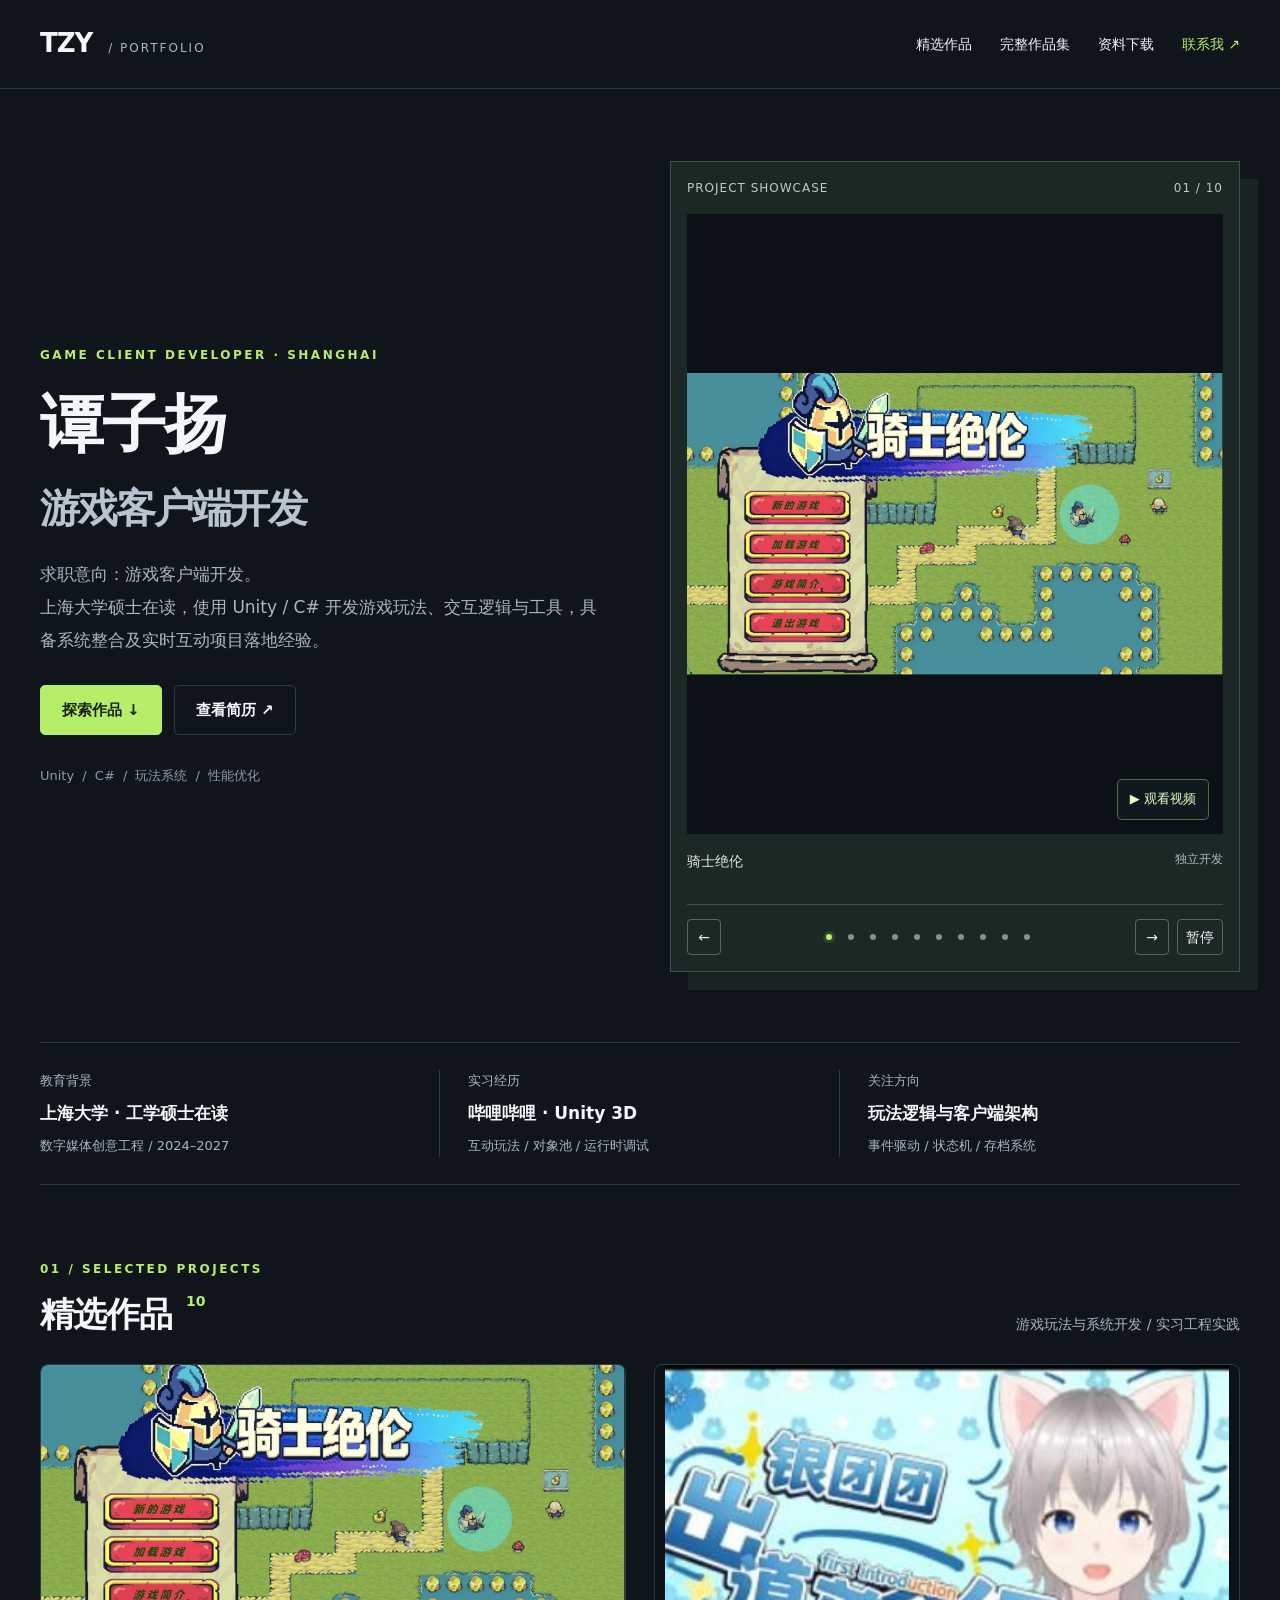
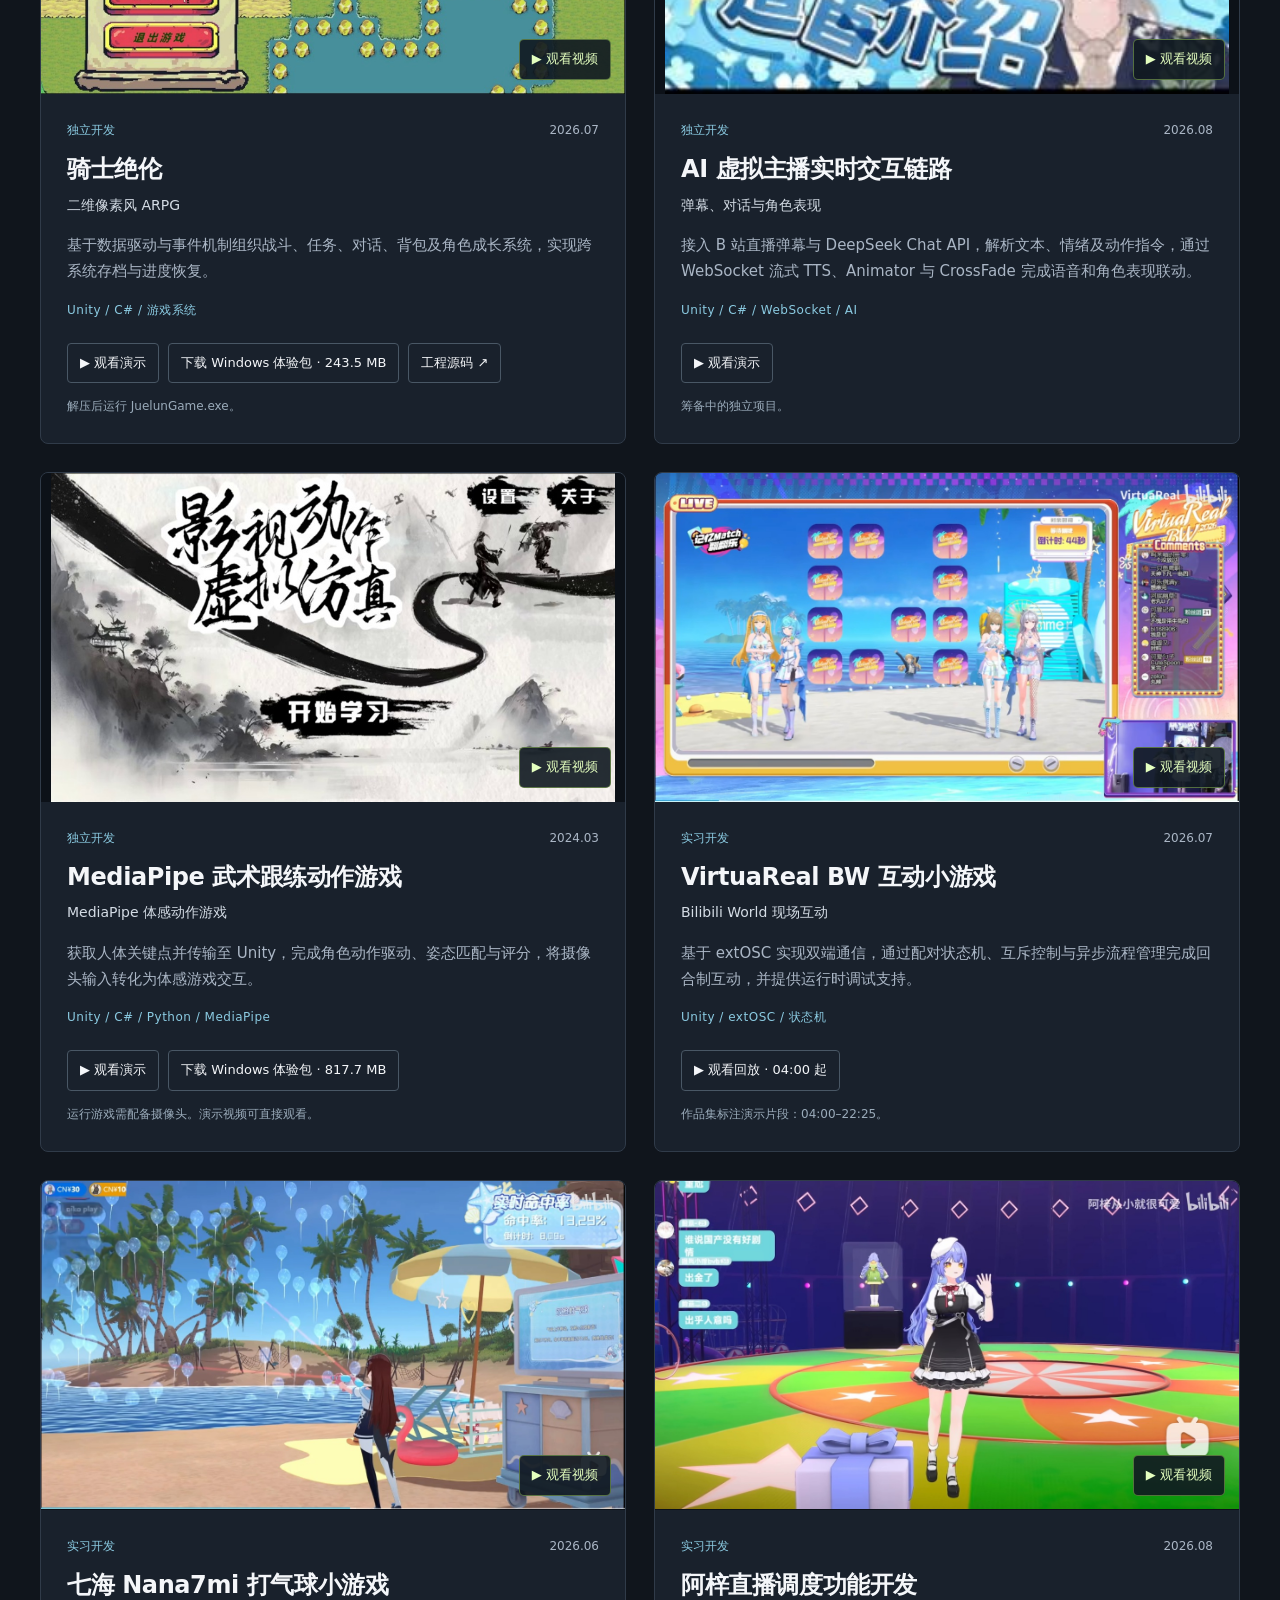
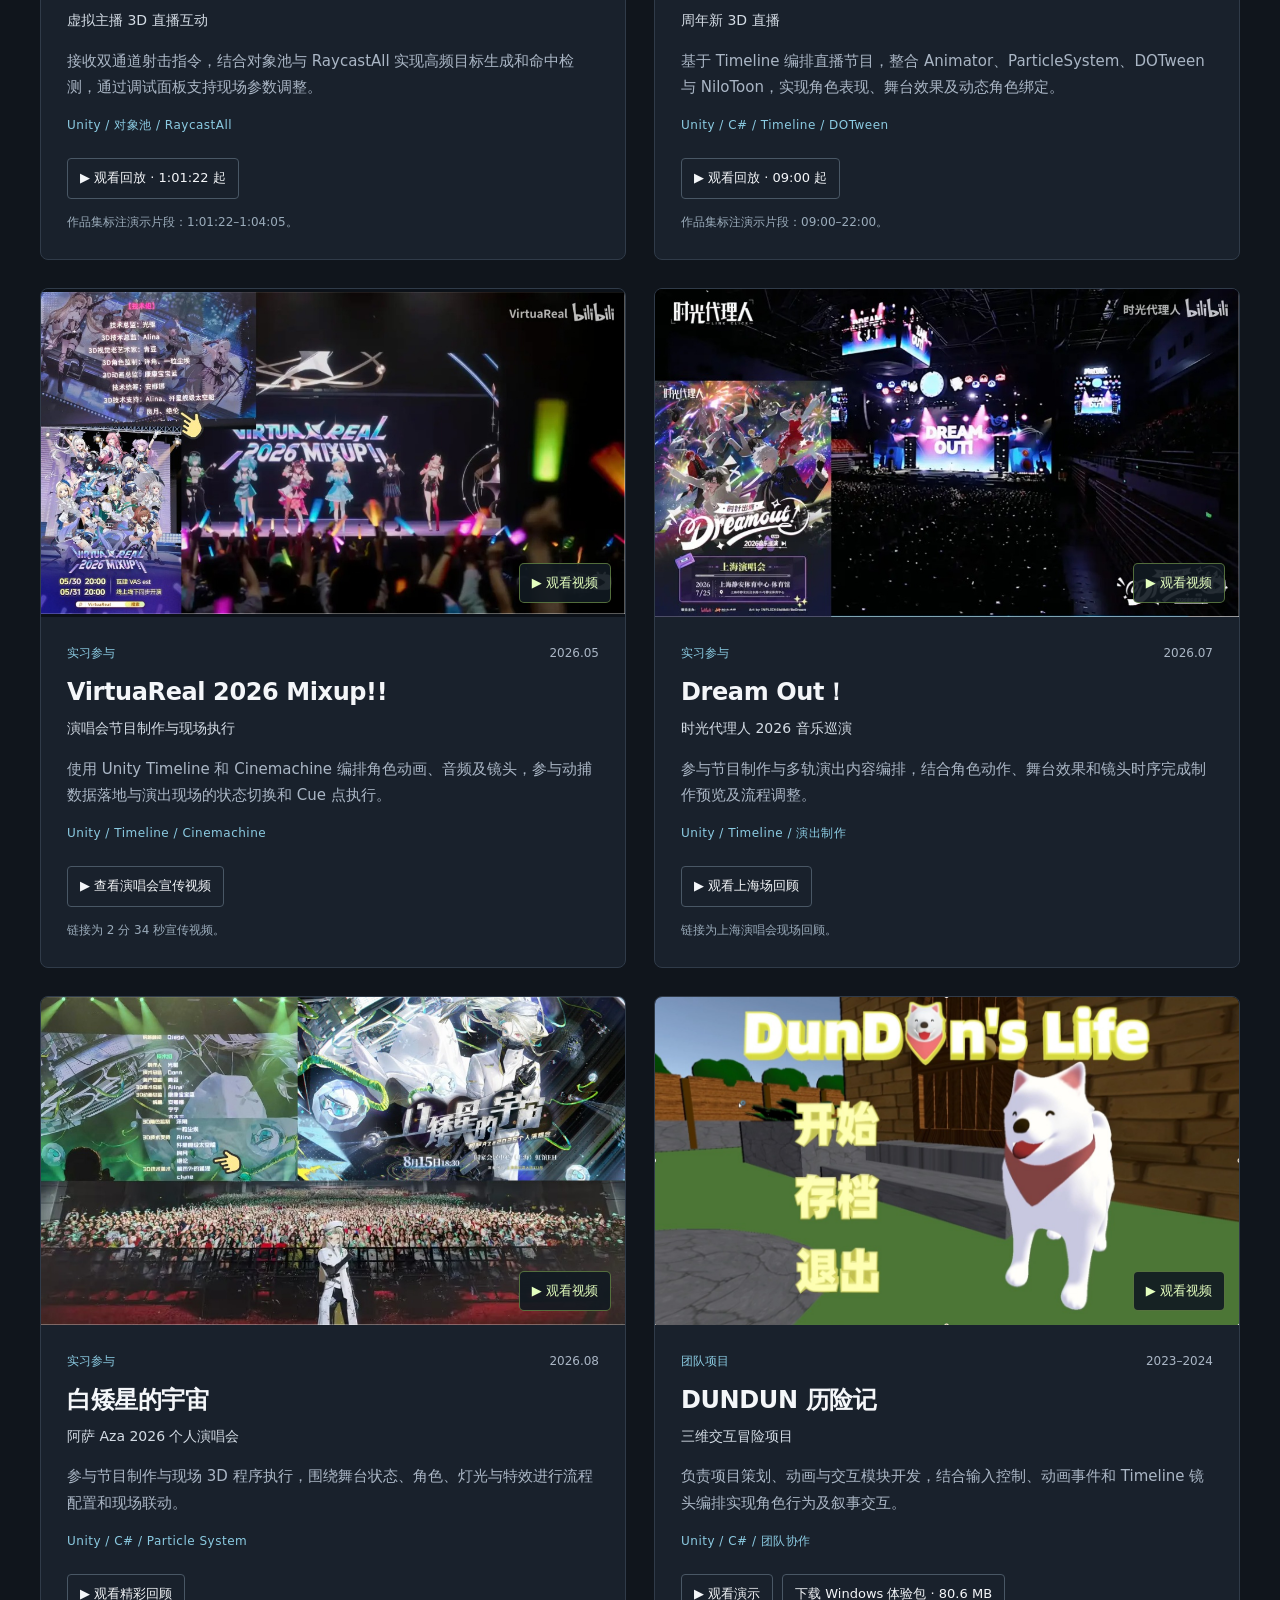
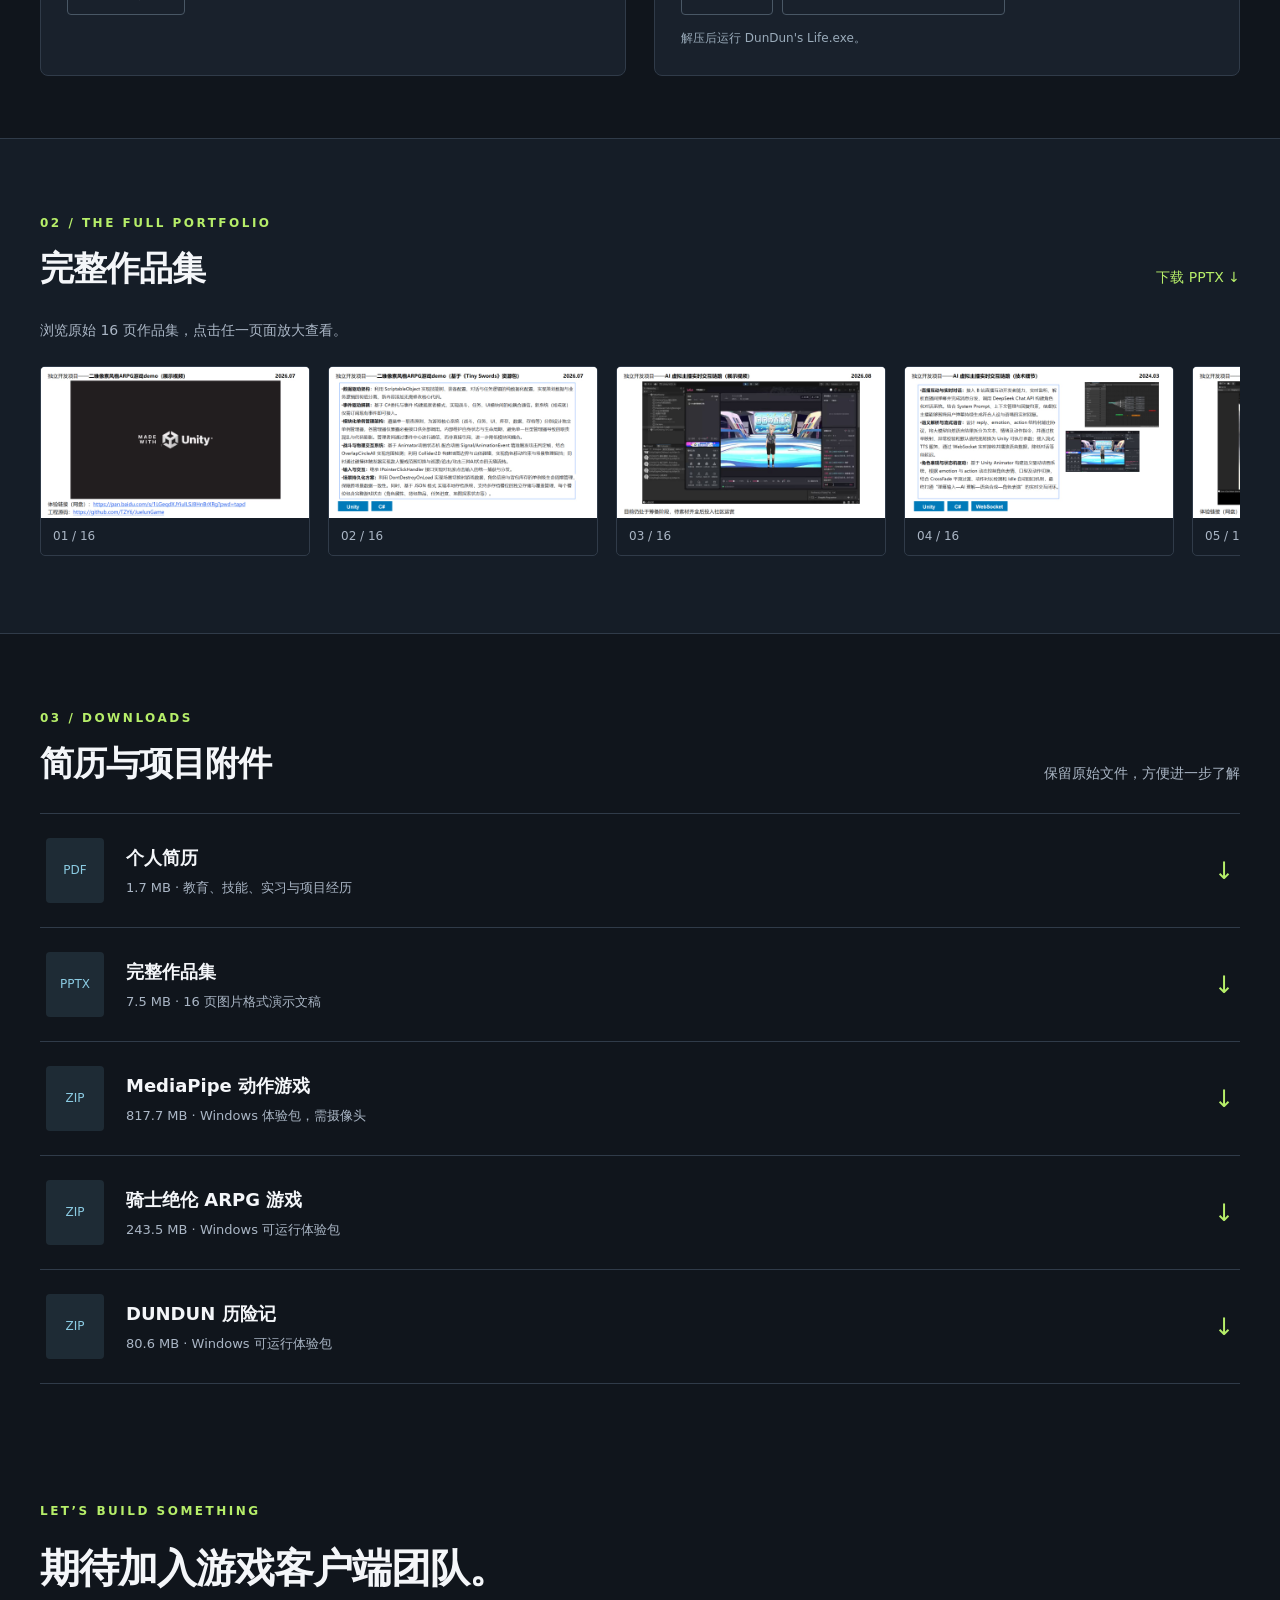
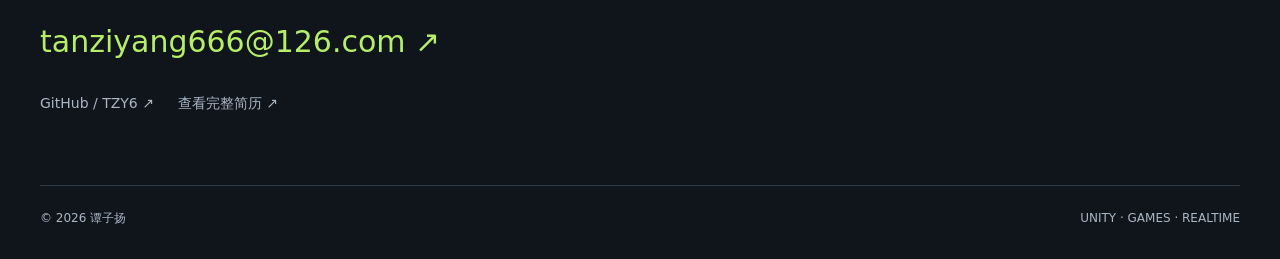
==== index.html @ 4a03f594 "Publish game client development portfolio" ====
<!doctype html><html lang="zh-CN"><head><meta charset="utf-8"><meta name="viewport" content="width=device-width,initial-scale=1"><meta name="description" content="谭子扬，求职游戏客户端开发岗位。Unity / C#，游戏玩法系统、状态管理、交互逻辑与性能优化实践。"><title>谭子扬 · 游戏客户端开发作品集</title><link rel="stylesheet" href="style.css"><link rel="stylesheet" href="carousel.css"></head><body>
<a class="skip" href="#projects">跳到作品</a><header><nav class="wrap"><a href="#" class="brand">TZY<span> / PORTFOLIO</span></a><div class="nav-links"><a href="#projects">精选作品</a><a href="#portfolio">完整作品集</a><a href="#downloads">资料下载</a><a href="mailto:tanziyang666@126.com" class="contact-nav">联系我 ↗</a></div></nav></header>
<main><section class="hero wrap"><div class="hero-copy"><p class="eyebrow">GAME CLIENT DEVELOPER · SHANGHAI</p><h1>谭子扬<span>游戏客户端开发</span></h1><p class="lead">求职意向：游戏客户端开发。<br>上海大学硕士在读，使用 Unity / C# 开发游戏玩法、交互逻辑与工具，具备系统整合及实时互动项目落地经验。</p><div class="hero-actions"><a class="primary" href="#projects">探索作品 ↓</a><a class="secondary" href="files/resume.pdf" target="_blank" rel="noopener">查看简历 ↗</a></div><div class="hero-tags">Unity / C# / 玩法系统 / 性能优化</div></div><div class="hero-art carousel" id="project-carousel" role="region" aria-roledescription="轮播" aria-label="项目视频预览"><div class="art-top"><span>PROJECT SHOWCASE</span><span id="carousel-count">01 / 10</span></div><a id="carousel-link" class="carousel-preview" href="watch-arpg.html" aria-label="观看骑士绝伦视频"><img id="carousel-image" class="hero-image" src="assets/cover-01.jpg" alt="骑士绝伦项目预览" width="900" height="620"><span class="cover-play" aria-hidden="true">▶ 观看视频</span></a><div class="art-bottom"><span id="carousel-title">骑士绝伦</span><span id="carousel-kind">独立开发</span></div><div class="carousel-controls"><button id="carousel-prev" type="button" aria-label="上一个项目">←</button><div class="carousel-dots" role="group" aria-label="选择项目"></div><button id="carousel-next" type="button" aria-label="下一个项目">→</button><button id="carousel-pause" type="button" aria-label="暂停自动轮播" aria-pressed="false">暂停</button></div><span class="sr-only" id="carousel-status" role="status" aria-live="polite"></span></div></section>
<div class="experience wrap"><div><span>教育背景</span><strong>上海大学 · 工学硕士在读</strong><small>数字媒体创意工程 / 2024–2027</small></div><div><span>实习经历</span><strong>哔哩哔哩 · Unity 3D</strong><small>互动玩法 / 对象池 / 运行时调试</small></div><div><span>关注方向</span><strong>玩法逻辑与客户端架构</strong><small>事件驱动 / 状态机 / 存档系统</small></div></div>
<section class="wrap section" id="projects"><div class="section-head"><div><p class="eyebrow">01 / SELECTED PROJECTS</p><h2>精选作品<span>10</span></h2></div><p>游戏玩法与系统开发 / 实习工程实践</p></div><div class="projects"><article class="project" id="arpg"><a class="cover" href="watch-arpg.html" aria-label="观看骑士绝伦视频"><img src="assets/cover-01.jpg" alt="骑士绝伦作品画面" loading="lazy" width="800" height="450"><span class="cover-play" aria-hidden="true">▶ 观看视频</span></a><div class="project-body"><div class="meta"><span>独立开发</span><span>2026.07</span></div><h3>骑士绝伦</h3><div class="project-sub">二维像素风 ARPG</div><p>基于数据驱动与事件机制组织战斗、任务、对话、背包及角色成长系统，实现跨系统存档与进度恢复。</p><div class="tech">Unity / C# / 游戏系统</div><div class="project-actions"><a class="action" href="watch-arpg.html">▶ 观看演示</a><a class="action" href="https://github.com/TZY6/TZY6.github.io/releases/download/portfolio-assets-2026-09/arpg-demo.zip" download>下载 Windows 体验包 · 243.5 MB</a><a class="action" href="https://github.com/TZY6/JuelunGame" target="_blank" rel="noopener noreferrer">工程源码 ↗</a></div><p class="note">解压后运行 JuelunGame.exe。</p></div></article><article class="project" id="ai"><a class="cover" href="watch-ai.html" aria-label="观看AI 虚拟主播实时交互链路视频"><img src="assets/cover-17.jpg" alt="AI 虚拟主播实时交互链路作品画面" loading="lazy" width="800" height="450"><span class="cover-play" aria-hidden="true">▶ 观看视频</span></a><div class="project-body"><div class="meta"><span>独立开发</span><span>2026.08</span></div><h3>AI 虚拟主播实时交互链路</h3><div class="project-sub">弹幕、对话与角色表现</div><p>接入 B 站直播弹幕与 DeepSeek Chat API，解析文本、情绪及动作指令，通过 WebSocket 流式 TTS、Animator 与 CrossFade 完成语音和角色表现联动。</p><div class="tech">Unity / C# / WebSocket / AI</div><div class="project-actions"><a class="action" href="watch-ai.html">▶ 观看演示</a></div><p class="note">筹备中的独立项目。</p></div></article><article class="project" id="mediapipe"><a class="cover" href="watch.html" aria-label="观看MediaPipe 武术跟练动作游戏视频"><img src="assets/cover-03.jpg" alt="MediaPipe 武术跟练动作游戏作品画面" loading="lazy" width="800" height="450"><span class="cover-play" aria-hidden="true">▶ 观看视频</span></a><div class="project-body"><div class="meta"><span>独立开发</span><span>2024.03</span></div><h3>MediaPipe 武术跟练动作游戏</h3><div class="project-sub">MediaPipe 体感动作游戏</div><p>获取人体关键点并传输至 Unity，完成角色动作驱动、姿态匹配与评分，将摄像头输入转化为体感游戏交互。</p><div class="tech">Unity / C# / Python / MediaPipe</div><div class="project-actions"><a class="action" href="watch.html">▶ 观看演示</a><a class="action" href="https://github.com/TZY6/TZY6.github.io/releases/download/portfolio-assets-2026-09/mediapipe-game.zip" download>下载 Windows 体验包 · 817.7 MB</a></div><p class="note">运行游戏需配备摄像头。演示视频可直接观看。</p></div></article><article class="project" id="bw"><a class="cover" href="https://www.bilibili.com/video/BV1pvKg6DEw5/?t=240" target="_blank" rel="noopener noreferrer" aria-label="观看VirtuaReal BW 互动小游戏视频"><img src="assets/cover-05.jpg" alt="VirtuaReal BW 互动小游戏作品画面" loading="lazy" width="800" height="450"><span class="cover-play" aria-hidden="true">▶ 观看视频</span></a><div class="project-body"><div class="meta"><span>实习开发</span><span>2026.07</span></div><h3>VirtuaReal BW 互动小游戏</h3><div class="project-sub">Bilibili World 现场互动</div><p>基于 extOSC 实现双端通信，通过配对状态机、互斥控制与异步流程管理完成回合制互动，并提供运行时调试支持。</p><div class="tech">Unity / extOSC / 状态机</div><div class="project-actions"><a class="action" href="https://www.bilibili.com/video/BV1pvKg6DEw5/?t=240" target="_blank" rel="noopener noreferrer">▶ 观看回放 · 04:00 起</a></div><p class="note">作品集标注演示片段：04:00–22:25。</p></div></article><article class="project" id="nana"><a class="cover" href="https://www.bilibili.com/video/BV1Vija6dEW9/?p=1&amp;t=3682" target="_blank" rel="noopener noreferrer" aria-label="观看七海 Nana7mi 打气球小游戏视频"><img src="assets/cover-07.jpg" alt="七海 Nana7mi 打气球小游戏作品画面" loading="lazy" width="800" height="450"><span class="cover-play" aria-hidden="true">▶ 观看视频</span></a><div class="project-body"><div class="meta"><span>实习开发</span><span>2026.06</span></div><h3>七海 Nana7mi 打气球小游戏</h3><div class="project-sub">虚拟主播 3D 直播互动</div><p>接收双通道射击指令，结合对象池与 RaycastAll 实现高频目标生成和命中检测，通过调试面板支持现场参数调整。</p><div class="tech">Unity / 对象池 / RaycastAll</div><div class="project-actions"><a class="action" href="https://www.bilibili.com/video/BV1Vija6dEW9/?p=1&amp;t=3682" target="_blank" rel="noopener noreferrer">▶ 观看回放 · 1:01:22 起</a></div><p class="note">作品集标注演示片段：1:01:22–1:04:05。</p></div></article><article class="project" id="azusa"><a class="cover" href="https://www.bilibili.com/video/BV1QHtN66EXs/?t=540" target="_blank" rel="noopener noreferrer" aria-label="观看阿梓直播调度功能开发视频"><img src="assets/cover-18.jpg" alt="阿梓直播调度功能开发作品画面" loading="lazy" width="800" height="450"><span class="cover-play" aria-hidden="true">▶ 观看视频</span></a><div class="project-body"><div class="meta"><span>实习开发</span><span>2026.08</span></div><h3>阿梓直播调度功能开发</h3><div class="project-sub">周年新 3D 直播</div><p>基于 Timeline 编排直播节目，整合 Animator、ParticleSystem、DOTween 与 NiloToon，实现角色表现、舞台效果及动态角色绑定。</p><div class="tech">Unity / C# / Timeline / DOTween</div><div class="project-actions"><a class="action" href="https://www.bilibili.com/video/BV1QHtN66EXs/?t=540" target="_blank" rel="noopener noreferrer">▶ 观看回放 · 09:00 起</a></div><p class="note">作品集标注演示片段：09:00–22:00。</p></div></article><article class="project" id="mixup"><a class="cover" href="https://www.bilibili.com/video/BV1kxojBfERs/" target="_blank" rel="noopener noreferrer" aria-label="观看VirtuaReal 2026 Mixup!!视频"><img src="assets/cover-09.jpg" alt="VirtuaReal 2026 Mixup!!作品画面" loading="lazy" width="800" height="450"><span class="cover-play" aria-hidden="true">▶ 观看视频</span></a><div class="project-body"><div class="meta"><span>实习参与</span><span>2026.05</span></div><h3>VirtuaReal 2026 Mixup!!</h3><div class="project-sub">演唱会节目制作与现场执行</div><p>使用 Unity Timeline 和 Cinemachine 编排角色动画、音频及镜头，参与动捕数据落地与演出现场的状态切换和 Cue 点执行。</p><div class="tech">Unity / Timeline / Cinemachine</div><div class="project-actions"><a class="action" href="https://www.bilibili.com/video/BV1kxojBfERs/" target="_blank" rel="noopener noreferrer">▶ 查看演唱会宣传视频</a></div><p class="note">链接为 2 分 34 秒宣传视频。</p></div></article><article class="project" id="dream"><a class="cover" href="https://www.bilibili.com/video/BV1sB336KENE/" target="_blank" rel="noopener noreferrer" aria-label="观看Dream Out！视频"><img src="assets/cover-10.jpg" alt="Dream Out！作品画面" loading="lazy" width="800" height="450"><span class="cover-play" aria-hidden="true">▶ 观看视频</span></a><div class="project-body"><div class="meta"><span>实习参与</span><span>2026.07</span></div><h3>Dream Out！</h3><div class="project-sub">时光代理人 2026 音乐巡演</div><p>参与节目制作与多轨演出内容编排，结合角色动作、舞台效果和镜头时序完成制作预览及流程调整。</p><div class="tech">Unity / Timeline / 演出制作</div><div class="project-actions"><a class="action" href="https://www.bilibili.com/video/BV1sB336KENE/" target="_blank" rel="noopener noreferrer">▶ 观看上海场回顾</a></div><p class="note">链接为上海演唱会现场回顾。</p></div></article><article class="project" id="aza"><a class="cover" href="https://www.bilibili.com/video/BV1UAh36ZE3q/" target="_blank" rel="noopener noreferrer" aria-label="观看白矮星的宇宙视频"><img src="assets/cover-11.jpg" alt="白矮星的宇宙作品画面" loading="lazy" width="800" height="450"><span class="cover-play" aria-hidden="true">▶ 观看视频</span></a><div class="project-body"><div class="meta"><span>实习参与</span><span>2026.08</span></div><h3>白矮星的宇宙</h3><div class="project-sub">阿萨 Aza 2026 个人演唱会</div><p>参与节目制作与现场 3D 程序执行，围绕舞台状态、角色、灯光与特效进行流程配置和现场联动。</p><div class="tech">Unity / C# / Particle System</div><div class="project-actions"><a class="action" href="https://www.bilibili.com/video/BV1UAh36ZE3q/" target="_blank" rel="noopener noreferrer">▶ 观看精彩回顾</a></div><p class="note"></p></div></article><article class="project" id="dundun"><a class="cover" href="watch-dundun.html" aria-label="观看DUNDUN 历险记视频"><img src="assets/cover-12.jpg" alt="DUNDUN 历险记作品画面" loading="lazy" width="800" height="450"><span class="cover-play" aria-hidden="true">▶ 观看视频</span></a><div class="project-body"><div class="meta"><span>团队项目</span><span>2023–2024</span></div><h3>DUNDUN 历险记</h3><div class="project-sub">三维交互冒险项目</div><p>负责项目策划、动画与交互模块开发，结合输入控制、动画事件和 Timeline 镜头编排实现角色行为及叙事交互。</p><div class="tech">Unity / C# / 团队协作</div><div class="project-actions"><a class="action" href="watch-dundun.html">▶ 观看演示</a><a class="action" href="https://github.com/TZY6/TZY6.github.io/releases/download/portfolio-assets-2026-09/dundun-game.zip" download>下载 Windows 体验包 · 80.6 MB</a></div><p class="note">解压后运行 DunDun's Life.exe。</p></div></article></div></section>
<section class="section portfolio-section" id="portfolio"><div class="wrap"><div class="section-head"><div><p class="eyebrow">02 / THE FULL PORTFOLIO</p><h2>完整作品集</h2></div><a href="files/portfolio.pptx" class="text-link" download>下载 PPTX ↓</a></div><p class="section-intro">浏览原始 16 页作品集，点击任一页面放大查看。</p><div class="slides"><button class="slide-thumb" data-slide="1" aria-label="打开作品集第 1 页"><img src="assets/page-01.jpg" alt="作品集第 1 页" loading="lazy" width="320" height="180"><span>01 / 16</span></button><button class="slide-thumb" data-slide="2" aria-label="打开作品集第 2 页"><img src="assets/page-02.jpg" alt="作品集第 2 页" loading="lazy" width="320" height="180"><span>02 / 16</span></button><button class="slide-thumb" data-slide="3" aria-label="打开作品集第 3 页"><img src="assets/page-03.jpg" alt="作品集第 3 页" loading="lazy" width="320" height="180"><span>03 / 16</span></button><button class="slide-thumb" data-slide="4" aria-label="打开作品集第 4 页"><img src="assets/page-04.jpg" alt="作品集第 4 页" loading="lazy" width="320" height="180"><span>04 / 16</span></button><button class="slide-thumb" data-slide="5" aria-label="打开作品集第 5 页"><img src="assets/page-05.jpg" alt="作品集第 5 页" loading="lazy" width="320" height="180"><span>05 / 16</span></button><button class="slide-thumb" data-slide="6" aria-label="打开作品集第 6 页"><img src="assets/page-06.jpg" alt="作品集第 6 页" loading="lazy" width="320" height="180"><span>06 / 16</span></button><button class="slide-thumb" data-slide="7" aria-label="打开作品集第 7 页"><img src="assets/page-07.jpg" alt="作品集第 7 页" loading="lazy" width="320" height="180"><span>07 / 16</span></button><button class="slide-thumb" data-slide="8" aria-label="打开作品集第 8 页"><img src="assets/page-08.jpg" alt="作品集第 8 页" loading="lazy" width="320" height="180"><span>08 / 16</span></button><button class="slide-thumb" data-slide="9" aria-label="打开作品集第 9 页"><img src="assets/page-09.jpg" alt="作品集第 9 页" loading="lazy" width="320" height="180"><span>09 / 16</span></button><button class="slide-thumb" data-slide="10" aria-label="打开作品集第 10 页"><img src="assets/page-10.jpg" alt="作品集第 10 页" loading="lazy" width="320" height="180"><span>10 / 16</span></button><button class="slide-thumb" data-slide="11" aria-label="打开作品集第 11 页"><img src="assets/page-11.jpg" alt="作品集第 11 页" loading="lazy" width="320" height="180"><span>11 / 16</span></button><button class="slide-thumb" data-slide="12" aria-label="打开作品集第 12 页"><img src="assets/page-12.jpg" alt="作品集第 12 页" loading="lazy" width="320" height="180"><span>12 / 16</span></button><button class="slide-thumb" data-slide="13" aria-label="打开作品集第 13 页"><img src="assets/page-13.jpg" alt="作品集第 13 页" loading="lazy" width="320" height="180"><span>13 / 16</span></button><button class="slide-thumb" data-slide="14" aria-label="打开作品集第 14 页"><img src="assets/page-14.jpg" alt="作品集第 14 页" loading="lazy" width="320" height="180"><span>14 / 16</span></button><button class="slide-thumb" data-slide="15" aria-label="打开作品集第 15 页"><img src="assets/page-15.jpg" alt="作品集第 15 页" loading="lazy" width="320" height="180"><span>15 / 16</span></button><button class="slide-thumb" data-slide="16" aria-label="打开作品集第 16 页"><img src="assets/page-16.jpg" alt="作品集第 16 页" loading="lazy" width="320" height="180"><span>16 / 16</span></button></div></div></section>
<section class="wrap section" id="downloads"><div class="section-head"><div><p class="eyebrow">03 / DOWNLOADS</p><h2>简历与项目附件</h2></div><p>保留原始文件，方便进一步了解</p></div><div class="downloads"><a class="download-row" href="files/resume.pdf" download><span class="filetype">PDF</span><span><strong>个人简历</strong><small>1.7 MB · 教育、技能、实习与项目经历</small></span><span class="download-icon" aria-label="下载">↓</span></a><a class="download-row" href="files/portfolio.pptx" download><span class="filetype">PPTX</span><span><strong>完整作品集</strong><small>7.5 MB · 16 页图片格式演示文稿</small></span><span class="download-icon" aria-label="下载">↓</span></a><a class="download-row" href="https://github.com/TZY6/TZY6.github.io/releases/download/portfolio-assets-2026-09/mediapipe-game.zip" download><span class="filetype">ZIP</span><span><strong>MediaPipe 动作游戏</strong><small>817.7 MB · Windows 体验包，需摄像头</small></span><span class="download-icon" aria-label="下载">↓</span></a><a class="download-row" href="https://github.com/TZY6/TZY6.github.io/releases/download/portfolio-assets-2026-09/arpg-demo.zip" download><span class="filetype">ZIP</span><span><strong>骑士绝伦 ARPG 游戏</strong><small>243.5 MB · Windows 可运行体验包</small></span><span class="download-icon" aria-label="下载">↓</span></a><a class="download-row" href="https://github.com/TZY6/TZY6.github.io/releases/download/portfolio-assets-2026-09/dundun-game.zip" download><span class="filetype">ZIP</span><span><strong>DUNDUN 历险记</strong><small>80.6 MB · Windows 可运行体验包</small></span><span class="download-icon" aria-label="下载">↓</span></a></div></section>
<section class="wrap contact"><p class="eyebrow">LET’S BUILD SOMETHING</p><h2>期待加入游戏客户端团队。</h2><a class="email" href="mailto:tanziyang666@126.com">tanziyang666@126.com ↗</a><div class="contact-links"><a href="https://github.com/TZY6" target="_blank" rel="noopener noreferrer">GitHub / TZY6 ↗</a><a href="files/resume.pdf" target="_blank" rel="noopener">查看完整简历 ↗</a></div></section></main><footer class="wrap"><span>© 2026 谭子扬</span><span>UNITY · GAMES · REALTIME</span></footer>
<dialog id="viewer" aria-labelledby="viewer-title"><div class="viewer-toolbar"><span id="viewer-title">作品集</span><button id="close-viewer" aria-label="关闭作品集预览">关闭 ×</button></div><div class="viewer-image"><img id="slide-image" alt=""></div><div class="viewer-bottom"><button id="prev-slide">← 上一页</button><a id="original-slide" target="_blank" rel="noopener">查看原图 ↗</a><button id="next-slide">下一页 →</button></div></dialog><script src="app.js"></script><script id="carousel-data" type="application/json">[{"title": "骑士绝伦", "kind": "独立开发", "image": "assets/cover-01.jpg", "url": "watch-arpg.html"}, {"title": "AI 虚拟主播实时交互链路", "kind": "独立开发", "image": "assets/cover-17.jpg", "url": "watch-ai.html"}, {"title": "MediaPipe 武术跟练动作游戏", "kind": "独立开发", "image": "assets/cover-03.jpg", "url": "watch.html"}, {"title": "VirtuaReal BW 互动小游戏", "kind": "实习开发", "image": "assets/cover-05.jpg", "url": "https://www.bilibili.com/video/BV1pvKg6DEw5/?t=240"}, {"title": "七海 Nana7mi 打气球小游戏", "kind": "实习开发", "image": "assets/cover-07.jpg", "url": "https://www.bilibili.com/video/BV1Vija6dEW9/?p=1&t=3682"}, {"title": "阿梓直播调度功能开发", "kind": "实习开发", "image": "assets/cover-18.jpg", "url": "https://www.bilibili.com/video/BV1QHtN66EXs/?t=540"}, {"title": "VirtuaReal 2026 Mixup!!", "kind": "实习参与", "image": "assets/cover-09.jpg", "url": "https://www.bilibili.com/video/BV1kxojBfERs/"}, {"title": "Dream Out！", "kind": "实习参与", "image": "assets/cover-10.jpg", "url": "https://www.bilibili.com/video/BV1sB336KENE/"}, {"title": "白矮星的宇宙", "kind": "实习参与", "image": "assets/cover-11.jpg", "url": "https://www.bilibili.com/video/BV1UAh36ZE3q/"}, {"title": "DUNDUN 历险记", "kind": "团队项目", "image": "assets/cover-12.jpg", "url": "watch-dundun.html"}]</script><script src="carousel.js"></script></body></html>
---- style.css ----
:root{color-scheme:dark;--bg:#10151c;--surface:#19212c;--ink:#f4f6f9;--muted:#aab6c5;--line:#303b49;--accent:#b6ee69;--blue:#8bcbe2}*{box-sizing:border-box}html{scroll-behavior:smooth;scroll-padding-top:95px}body{margin:0;font-family:Inter,'Microsoft YaHei','PingFang SC',system-ui,sans-serif;background:var(--bg);color:var(--ink);line-height:1.75}a{color:inherit;text-decoration:none}button{font:inherit;cursor:pointer}img{max-width:100%}.wrap{width:min(1200px,calc(100% - 80px));margin:auto}header{border-bottom:1px solid var(--line);background:#10151cf5}nav{display:flex;align-items:center;justify-content:space-between;min-height:88px;gap:28px}.brand{font-size:26px;font-weight:850;letter-spacing:-1px}.brand span{font-size:12px;font-weight:500;letter-spacing:2px;color:var(--muted);margin-left:10px}.nav-links{display:flex;align-items:center;gap:28px;font-size:14px}.contact-nav{color:var(--accent)}.hero{display:grid;grid-template-columns:1fr 1fr;gap:60px;padding-top:72px;padding-bottom:70px;align-items:center}.eyebrow{font-size:12px;letter-spacing:2.5px;color:var(--accent);font-weight:650;margin:0 0 20px}h1{font-size:clamp(42px,5vw,64px);letter-spacing:-2px;line-height:1.2;margin:0 0 22px}h1 span{display:block;color:#b9c4d1;font-size:.78em;line-height:1.38;margin-top:18px}.lead{font-size:17px;color:var(--muted);line-height:1.95}.hero-actions{display:flex;gap:12px;flex-wrap:wrap;margin-top:28px}.primary,.secondary{display:inline-flex;justify-content:center;align-items:center;padding:11px 21px;border-radius:5px;font-size:15px;font-weight:600;border:1px solid var(--line)}.primary{background:var(--accent);color:#19200f;border-color:var(--accent)}.secondary{background:transparent;color:var(--ink)}.primary:hover{background:#d2ff94}.secondary:hover,.action:hover{border-color:var(--accent);color:var(--accent)}.hero-tags{font-size:13px;color:#8d9aac;margin-top:30px;word-spacing:4px}.hero-art{border:1px solid #405444;background:#1c2825;padding:16px;box-shadow:18px 18px 0 #1a2324}.art-top,.art-bottom{display:flex;justify-content:space-between;align-items:center;gap:12px;font-size:12px;letter-spacing:1px}.art-top{padding:0 0 15px;color:#b8cfbd}.art-bottom{padding-top:15px;color:#e1e7dc}.art-bottom a{color:var(--accent)}.hero-image{display:block;width:100%;aspect-ratio:1.25;object-fit:cover;object-position:center}.experience{border-top:1px solid var(--line);border-bottom:1px solid var(--line);display:grid;grid-template-columns:repeat(3,1fr);padding:27px 0}.experience div{padding:0 28px;border-right:1px solid var(--line)}.experience div:first-child{padding-left:0}.experience div:last-child{border:0}.experience span,.experience small{display:block;color:var(--muted);font-size:13px}.experience strong{display:block;font-size:17px;margin:6px 0}.section{padding-top:74px;padding-bottom:62px}.section-head{display:flex;align-items:flex-end;justify-content:space-between;gap:22px;margin-bottom:28px}.section-head .eyebrow{margin-bottom:12px}h2{font-size:34px;line-height:1.3;margin:0;letter-spacing:-1px}h2 span{font-size:14px;color:var(--accent);vertical-align:top;margin-left:14px;letter-spacing:0}.section-head>p,.section-intro{font-size:14px;color:var(--muted);margin:0}.projects{display:grid;grid-template-columns:repeat(2,minmax(0,1fr));gap:28px}.project{border:1px solid var(--line);background:var(--surface);border-radius:8px;overflow:hidden;display:flex;flex-direction:column}.cover{background:#0c1118;display:block;overflow:hidden;aspect-ratio:16/9}.cover img{width:100%;height:100%;object-fit:cover;transition:transform .3s}.cover:hover img{transform:scale(1.025)}.project-body{padding:26px;display:flex;flex-direction:column;flex:1}.meta{display:flex;justify-content:space-between;gap:10px;font-size:12px;color:var(--blue)}.meta span:last-child{color:var(--muted)}h3{font-size:24px;line-height:1.4;margin:12px 0 6px;letter-spacing:-.4px}.project-sub{font-size:14px;color:#d4dce5}.project-body>p{font-size:15px;color:var(--muted);margin:15px 0}.tech{font-size:12px;color:var(--blue);letter-spacing:.5px;margin-bottom:22px}.project-actions{display:flex;gap:9px;flex-wrap:wrap;margin-top:auto}.action{border:1px solid #495765;border-radius:4px;padding:8px 12px;font-size:13px}.project-body .note{font-size:12px;margin:13px 0 0;min-height:21px;color:#9aabba}.details-links{margin-top:15px;display:flex;gap:17px;flex-wrap:wrap}.text-button{background:none;border:0;padding:0;color:#b4c3d3;font-size:12px;text-decoration:underline;text-underline-offset:4px}.extra-video{display:flex;justify-content:space-between;align-items:center;gap:25px;margin-top:28px;padding:26px;border:1px solid var(--line);border-radius:8px}.extra-video .eyebrow{font-size:11px}.extra-video h3{font-size:20px;margin-top:6px}.extra-video p{font-size:14px;color:var(--muted);margin:6px 0 0}.portfolio-section{background:#151d27;border-block:1px solid var(--line)}.text-link{font-size:14px;color:var(--accent)}.slides{display:flex;gap:18px;overflow-x:auto;padding:24px 0 15px;scroll-snap-type:x mandatory}.slide-thumb{flex:0 0 270px;background:transparent;color:var(--muted);border:1px solid var(--line);padding:0;border-radius:5px;overflow:hidden;scroll-snap-align:start;text-align:left}.slide-thumb img{display:block;width:100%;height:auto;aspect-ratio:16/9;object-fit:contain;background:#fff}.slide-thumb span{display:block;padding:8px 12px;font-size:12px}.download-row{display:flex;align-items:center;gap:22px;padding:24px 6px;border-bottom:1px solid var(--line)}.download-row:first-child{border-top:1px solid var(--line)}.filetype{display:flex;align-items:center;justify-content:center;width:58px;height:65px;background:#1e2b35;color:var(--blue);font-size:12px;border-radius:4px;flex-shrink:0}.download-row strong{display:block;font-size:18px}.download-row small{display:block;font-size:13px;color:var(--muted);margin-top:4px}.download-icon{margin-left:auto;font-size:24px;color:var(--accent)}.download-row:hover{background:#18212a}.contact{padding-top:55px;padding-bottom:70px}.contact h2{font-size:40px}.email{display:inline-block;font-size:clamp(19px,3vw,30px);color:var(--accent);margin:22px 0;overflow-wrap:anywhere}.contact-links{display:flex;gap:24px;font-size:14px;color:var(--muted)}footer{display:flex;justify-content:space-between;gap:20px;border-top:1px solid var(--line);padding:22px 0 30px;font-size:12px;color:var(--muted)}dialog{width:min(1200px,95vw);max-height:94vh;padding:0;background:#17202b;color:white;border:1px solid #637082;border-radius:8px}dialog::backdrop{background:#000c}.viewer-toolbar,.viewer-bottom{display:flex;justify-content:space-between;align-items:center;gap:12px;padding:12px 18px;font-size:14px}.viewer-toolbar button,.viewer-bottom button{background:#293849;color:white;border:1px solid #4e6178;padding:6px 12px;border-radius:4px}.viewer-bottom button:disabled{opacity:.4;cursor:default}.viewer-image{max-height:72vh;overflow:auto;background:#fff}.viewer-image img{display:block;width:100%;height:auto}.viewer-bottom a{color:var(--accent)}.watch{padding-top:36px;padding-bottom:70px}.watch .eyebrow{margin-top:45px}.watch h1{font-size:40px}.watch video{width:100%;max-height:70vh;display:block;background:black;margin-top:28px}.note{font-size:13px;color:var(--muted)}.skip{position:absolute;top:-100px;padding:10px;background:var(--accent);color:black}.skip:focus{top:0}a:focus-visible,button:focus-visible{outline:3px solid var(--accent);outline-offset:5px}@media(min-width:1450px){.hero{padding-top:90px;padding-bottom:90px}}@media(max-width:850px){.wrap{width:calc(100% - 40px)}.nav-links{gap:16px}.brand span{display:none}.hero{gap:30px}.hero-art{box-shadow:9px 9px 0 #1a2324}.experience div{padding:0 15px}.experience strong{font-size:15px}.project-body{padding:20px}.section-head>p{max-width:180px;text-align:right}.project h3{font-size:21px}}@media(max-width:620px){nav{min-height:78px;gap:12px;flex-wrap:wrap;padding:15px 0}.brand{font-size:24px}.nav-links{font-size:12px;gap:15px;flex-wrap:wrap}.contact-nav{display:none}.hero{grid-template-columns:1fr;padding-top:36px;padding-bottom:42px}.hero h1{font-size:44px}.hero h1 span{font-size:34px}.lead{font-size:16px}.hero-art{margin-right:9px}.hero-image{aspect-ratio:1.65}.experience{grid-template-columns:1fr;gap:20px}.experience div,.experience div:first-child{border:0;padding:0}.projects{grid-template-columns:1fr;gap:23px}.section{padding-top:48px;padding-bottom:42px}.section-head{align-items:flex-start}.section-head>p{display:none}h2{font-size:28px}.extra-video{align-items:flex-start;flex-direction:column}.download-row{gap:14px}.download-row strong{font-size:16px}.filetype{width:48px;height:56px}.contact h2{font-size:30px}.contact{padding-bottom:44px}.contact-links{flex-wrap:wrap;font-size:13px}.viewer-bottom{padding:10px;font-size:12px}.viewer-bottom button{font-size:12px;padding:6px 8px}footer{font-size:10px}}@media(prefers-reduced-motion:reduce){html{scroll-behavior:auto}.cover img{transition:none}}

/* Current portfolio artwork: preserve complete screenshots. */
.cover img{object-fit:contain}.hero-image{object-fit:contain;background:#0c1118}

.watch .back-to-portfolio{min-height:48px;padding:12px 22px;font-size:16px;font-weight:700;box-shadow:0 4px 18px #0003;border:1px solid var(--accent)}
---- carousel.css ----
.cover,.carousel-preview{position:relative}.carousel-preview{display:block;background:#0c1118}.cover-play{position:absolute;right:14px;bottom:14px;background:#111a21e8;color:#e4ffbf;border:1px solid #b6ee6966;border-radius:5px;padding:8px 12px;font-size:13px;pointer-events:none}.cover:hover .cover-play,.carousel-preview:hover .cover-play{background:var(--accent);color:#15200b}.carousel-controls{display:flex;align-items:center;gap:8px;margin-top:16px;padding-top:14px;border-top:1px solid #405444}.carousel-controls>button{background:transparent;color:var(--ink);border:1px solid #57685b;border-radius:4px;min-width:34px;min-height:36px;padding:4px 8px;font-size:14px}.carousel-controls>button:hover{background:#304330}.carousel-dots{display:flex;align-items:center;justify-content:center;gap:0;flex:1;flex-wrap:wrap}.carousel-dot{position:relative;width:22px;height:32px;background:none;border:0;padding:0;flex-shrink:0}.carousel-dot::after{content:'';position:absolute;width:6px;height:6px;border-radius:50%;background:#829389;top:13px;left:8px}.carousel-dot[aria-pressed=true]::after{background:var(--accent);box-shadow:0 0 0 3px #b6ee6924}.carousel .art-bottom{min-height:54px;align-items:flex-start;font-size:14px;letter-spacing:0}.carousel #carousel-title{flex:1}.carousel #carousel-kind{font-size:12px;color:var(--muted);white-space:nowrap}.carousel .hero-image{width:100%;aspect-ratio:1.25;object-fit:contain;background:#0c1118}.sr-only{position:absolute;width:1px;height:1px;padding:0;margin:-1px;overflow:hidden;clip:rect(0,0,0,0);white-space:nowrap;border:0}.hero h1 span{font-size:clamp(27px,3.1vw,43px)}@media(max-width:1050px) and (min-width:621px){.carousel-controls{flex-wrap:wrap}.carousel-dots{order:4;flex-basis:100%}.carousel #carousel-pause{margin-left:auto}}@media(max-width:620px){.carousel .hero-image{aspect-ratio:1.6}.carousel-controls{gap:4px}.carousel-dot{width:17px}.carousel-dot::after{left:6px}.carousel-controls>button{min-width:30px;padding:4px 6px;font-size:12px}.hero h1 span{font-size:32px}}@media(max-width:360px){.carousel-controls{flex-wrap:wrap}.carousel-dots{order:4;flex-basis:100%}}
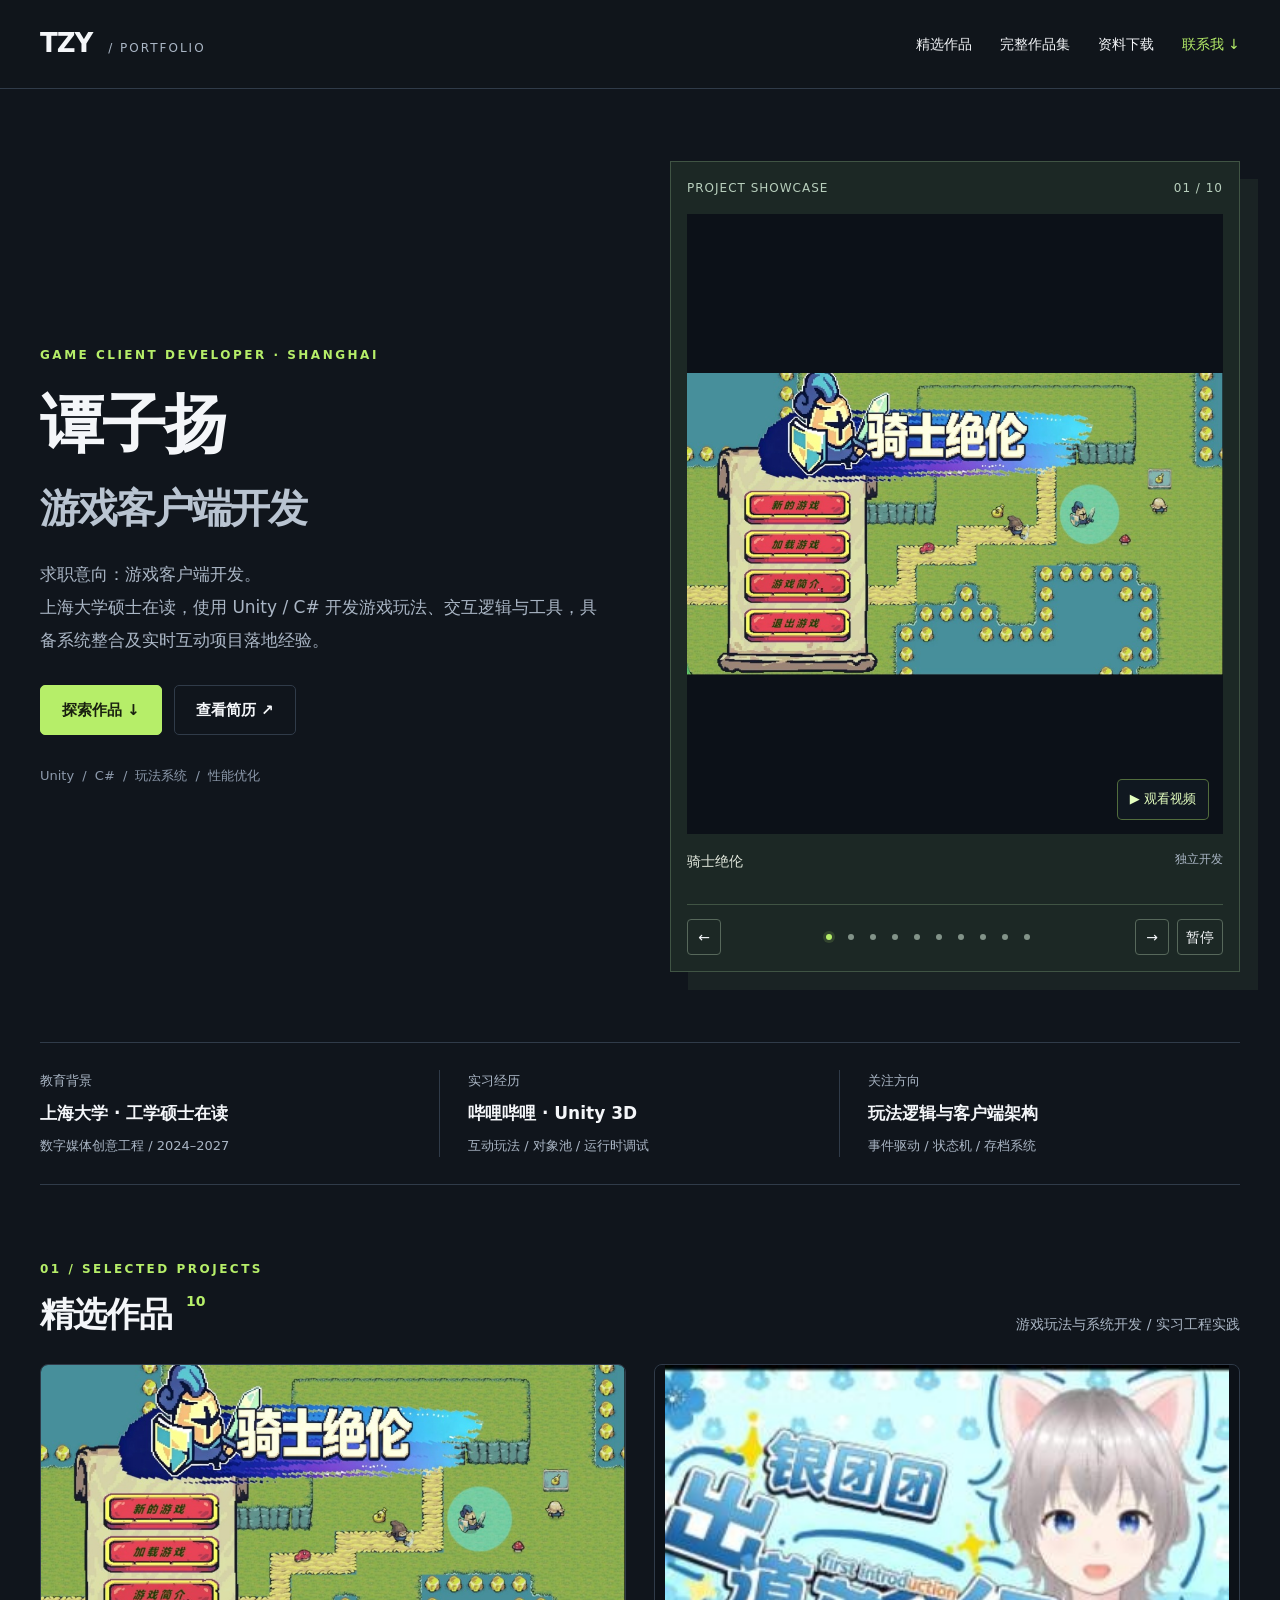
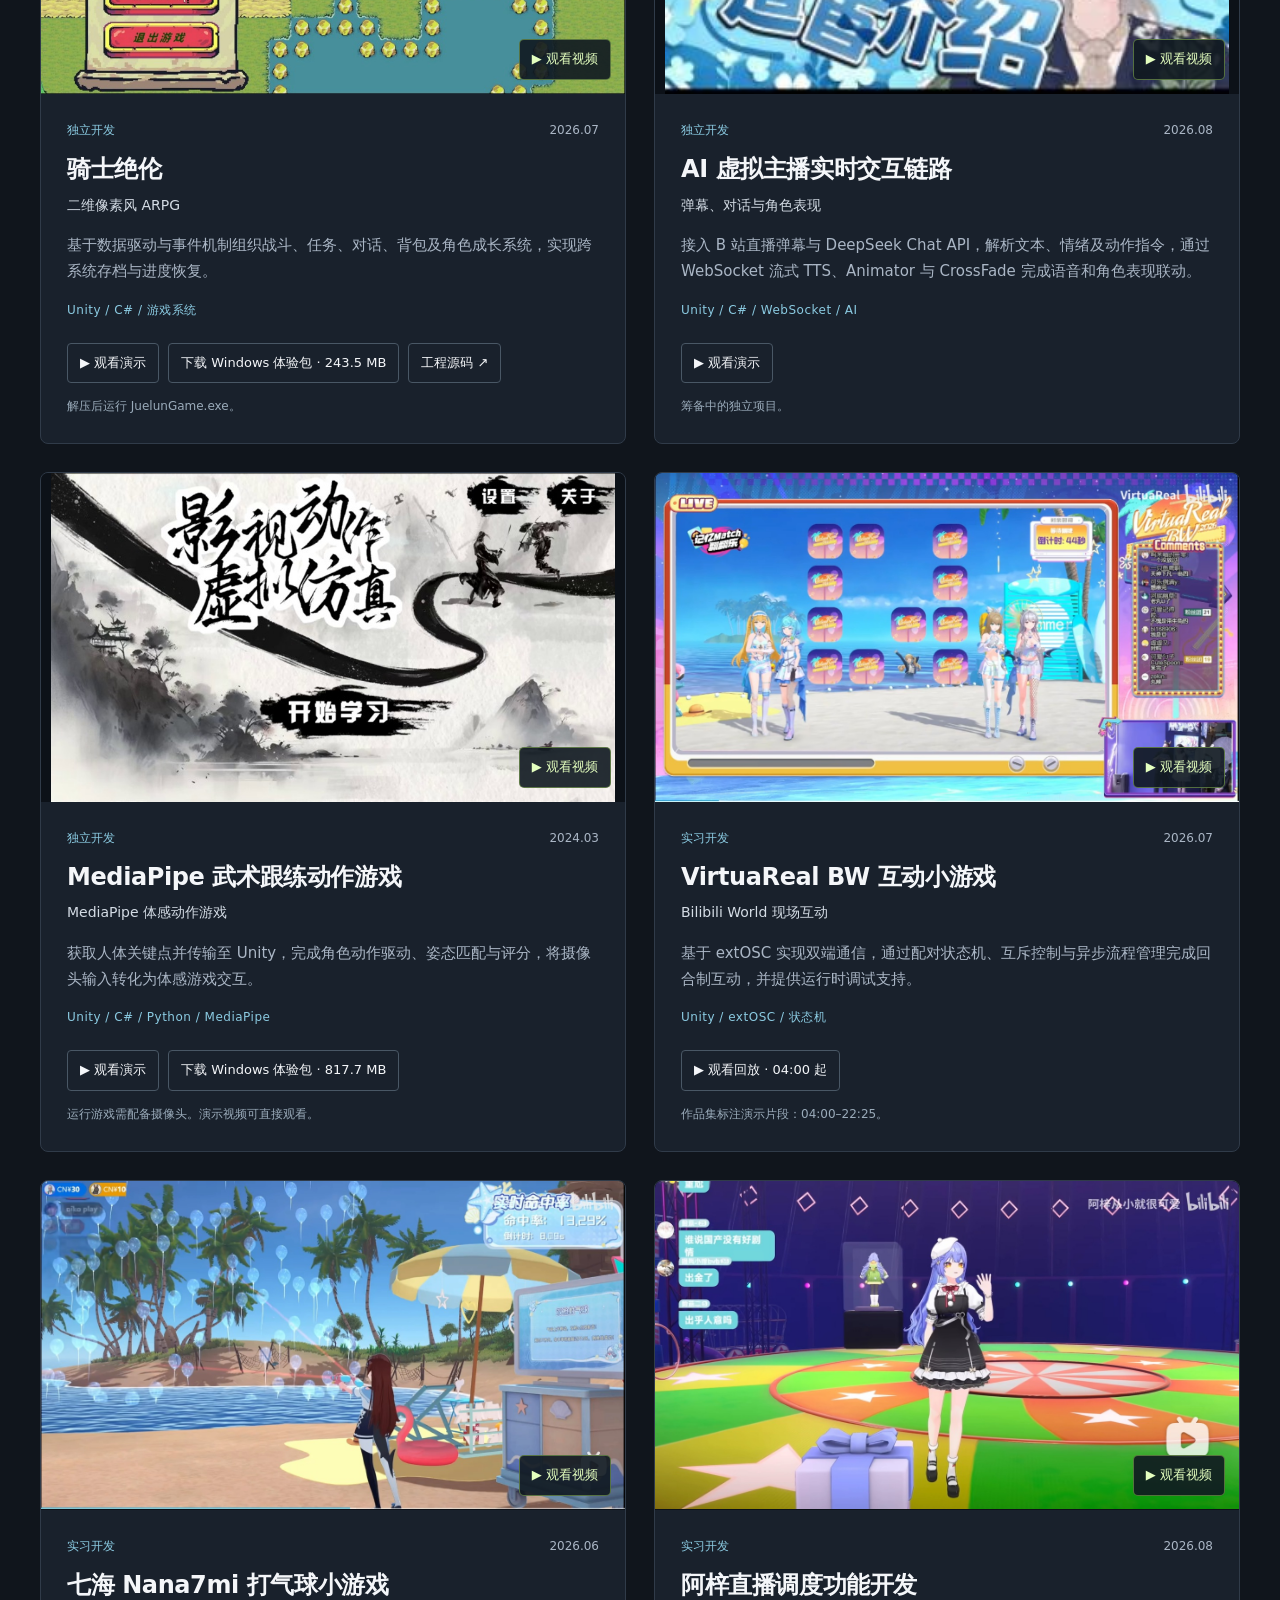
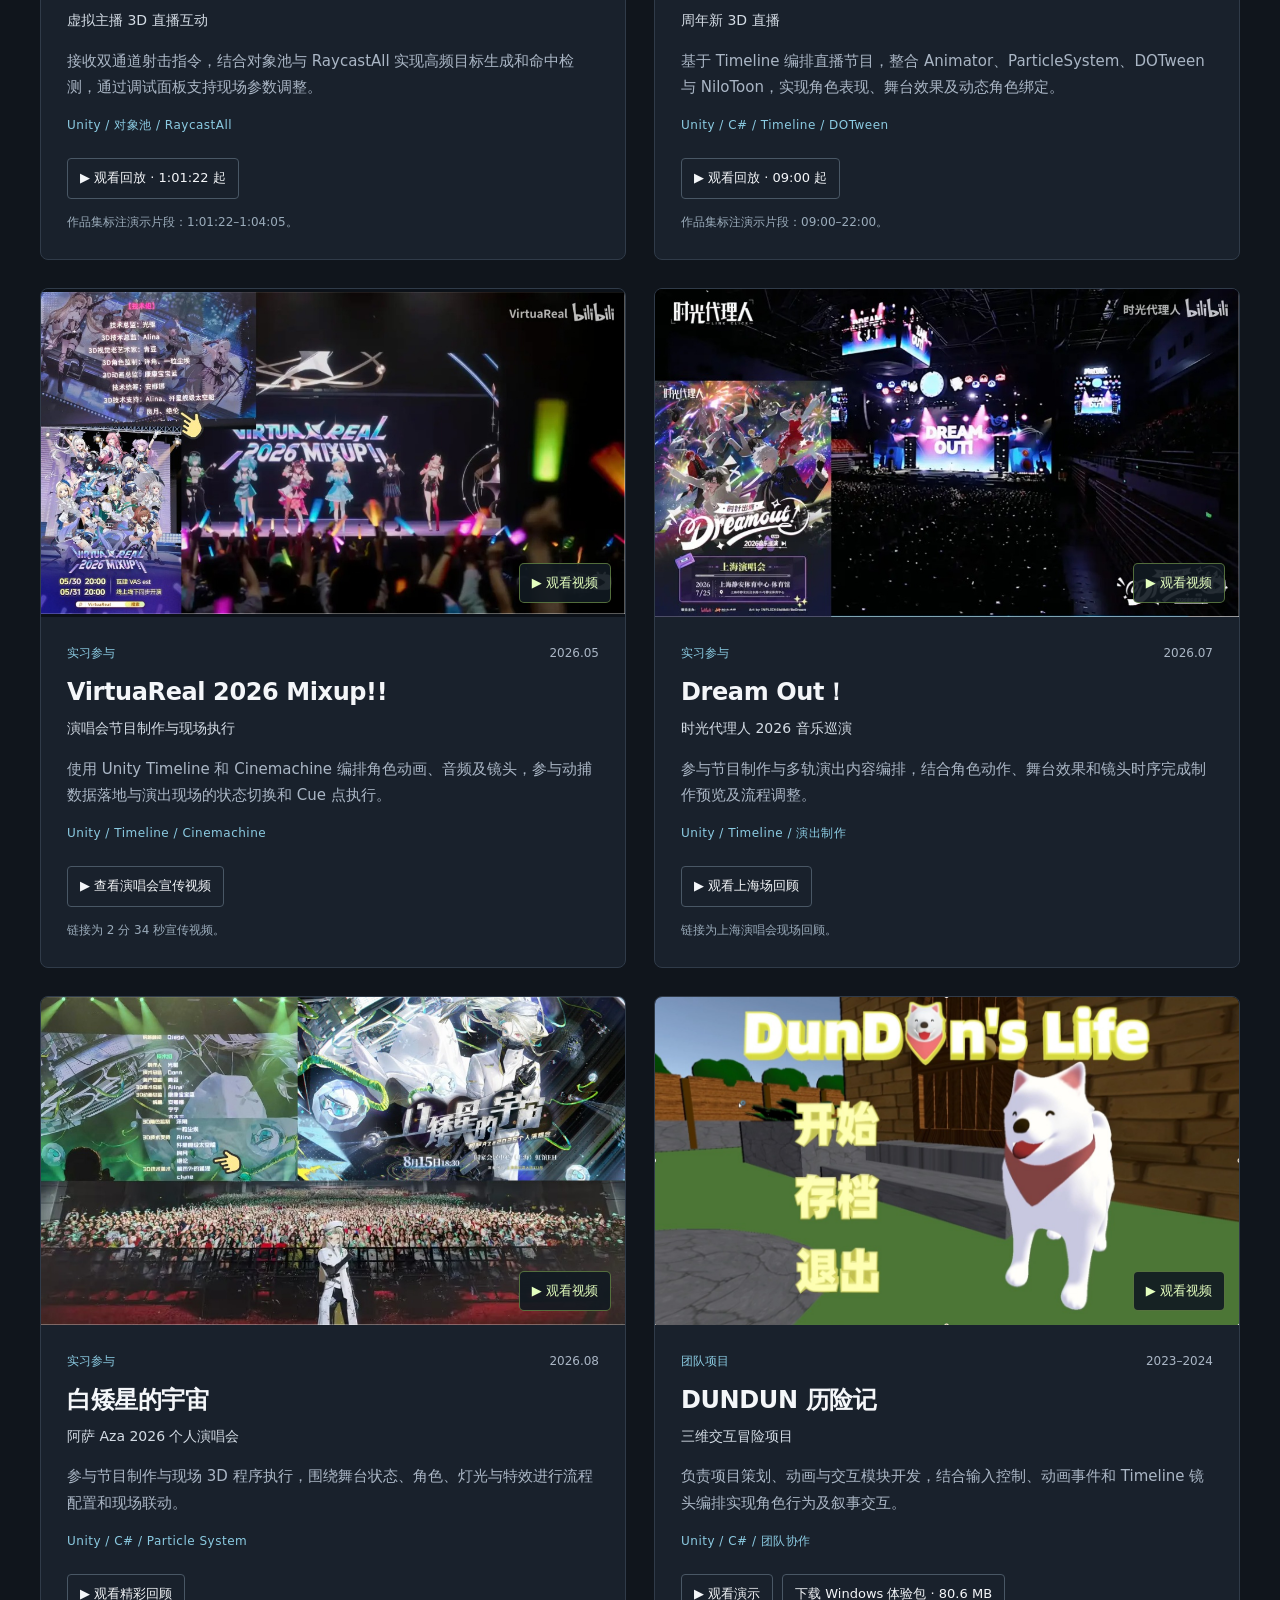
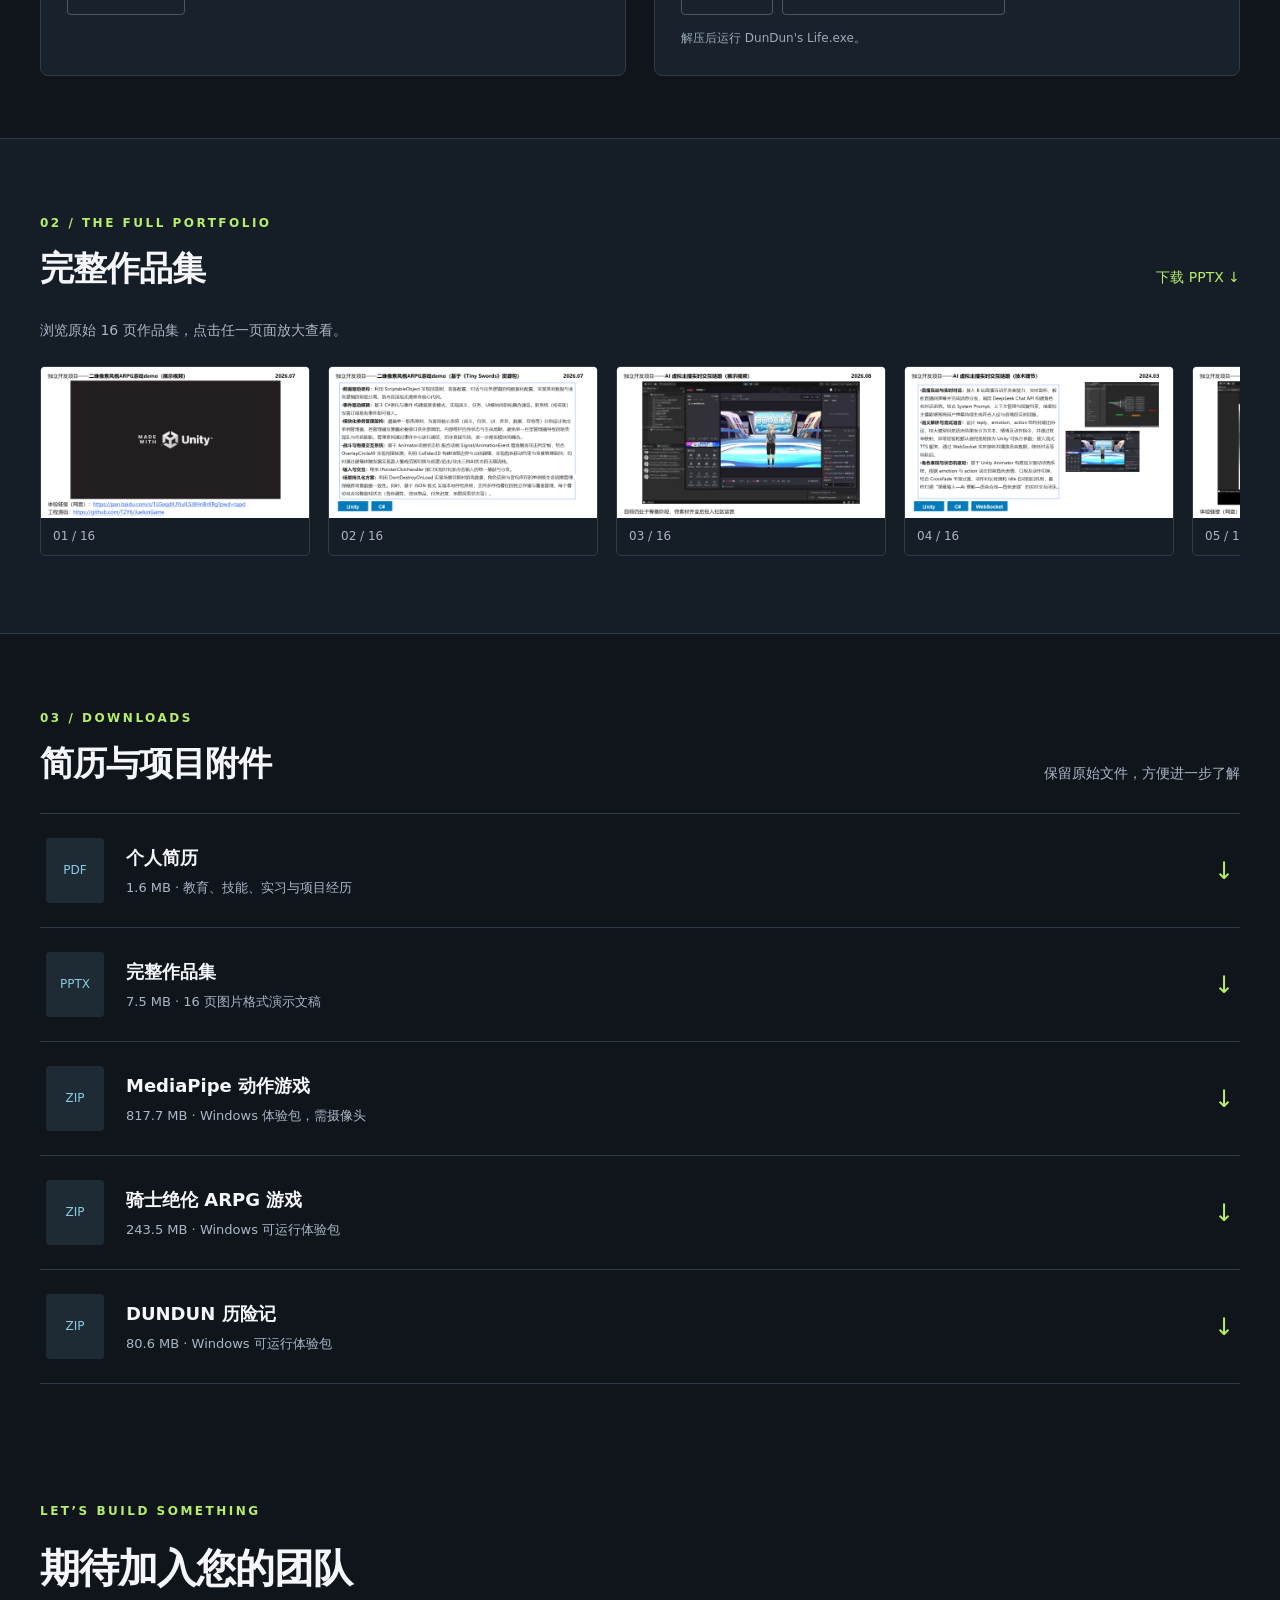
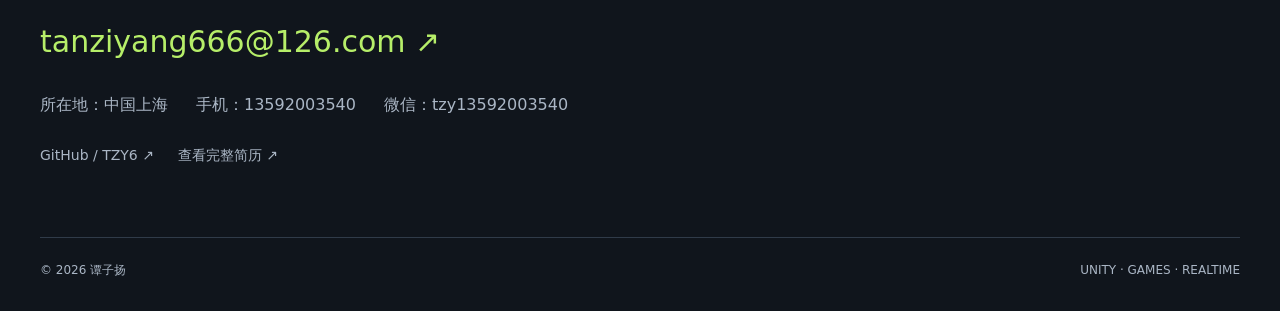
==== commit f2881f10: "Update resume and footer contact information" ====
--- a/index.html
+++ b/index.html
@@ -1,9 +1,9 @@
 <!doctype html><html lang="zh-CN"><head><meta charset="utf-8"><meta name="viewport" content="width=device-width,initial-scale=1"><meta name="description" content="谭子扬，求职游戏客户端开发岗位。Unity / C#，游戏玩法系统、状态管理、交互逻辑与性能优化实践。"><title>谭子扬 · 游戏客户端开发作品集</title><link rel="stylesheet" href="style.css"><link rel="stylesheet" href="carousel.css"></head><body>
-<a class="skip" href="#projects">跳到作品</a><header><nav class="wrap"><a href="#" class="brand">TZY<span> / PORTFOLIO</span></a><div class="nav-links"><a href="#projects">精选作品</a><a href="#portfolio">完整作品集</a><a href="#downloads">资料下载</a><a href="mailto:tanziyang666@126.com" class="contact-nav">联系我 ↗</a></div></nav></header>
-<main><section class="hero wrap"><div class="hero-copy"><p class="eyebrow">GAME CLIENT DEVELOPER · SHANGHAI</p><h1>谭子扬<span>游戏客户端开发</span></h1><p class="lead">求职意向：游戏客户端开发。<br>上海大学硕士在读，使用 Unity / C# 开发游戏玩法、交互逻辑与工具，具备系统整合及实时互动项目落地经验。</p><div class="hero-actions"><a class="primary" href="#projects">探索作品 ↓</a><a class="secondary" href="files/resume.pdf" target="_blank" rel="noopener">查看简历 ↗</a></div><div class="hero-tags">Unity / C# / 玩法系统 / 性能优化</div></div><div class="hero-art carousel" id="project-carousel" role="region" aria-roledescription="轮播" aria-label="项目视频预览"><div class="art-top"><span>PROJECT SHOWCASE</span><span id="carousel-count">01 / 10</span></div><a id="carousel-link" class="carousel-preview" href="watch-arpg.html" aria-label="观看骑士绝伦视频"><img id="carousel-image" class="hero-image" src="assets/cover-01.jpg" alt="骑士绝伦项目预览" width="900" height="620"><span class="cover-play" aria-hidden="true">▶ 观看视频</span></a><div class="art-bottom"><span id="carousel-title">骑士绝伦</span><span id="carousel-kind">独立开发</span></div><div class="carousel-controls"><button id="carousel-prev" type="button" aria-label="上一个项目">←</button><div class="carousel-dots" role="group" aria-label="选择项目"></div><button id="carousel-next" type="button" aria-label="下一个项目">→</button><button id="carousel-pause" type="button" aria-label="暂停自动轮播" aria-pressed="false">暂停</button></div><span class="sr-only" id="carousel-status" role="status" aria-live="polite"></span></div></section>
+<a class="skip" href="#projects">跳到作品</a><header><nav class="wrap"><a href="#" class="brand">TZY<span> / PORTFOLIO</span></a><div class="nav-links"><a href="#projects">精选作品</a><a href="#portfolio">完整作品集</a><a href="#downloads">资料下载</a><a href="#contact" class="contact-nav">联系我 ↓</a></div></nav></header>
+<main><section class="hero wrap"><div class="hero-copy"><p class="eyebrow">GAME CLIENT DEVELOPER · SHANGHAI</p><h1>谭子扬<span>游戏客户端开发</span></h1><p class="lead">求职意向：游戏客户端开发。<br>上海大学硕士在读，使用 Unity / C# 开发游戏玩法、交互逻辑与工具，具备系统整合及实时互动项目落地经验。</p><div class="hero-actions"><a class="primary" href="#projects">探索作品 ↓</a><a class="secondary" href="files/resume.pdf?v=d99dacfe2ac2" target="_blank" rel="noopener">查看简历 ↗</a></div><div class="hero-tags">Unity / C# / 玩法系统 / 性能优化</div></div><div class="hero-art carousel" id="project-carousel" role="region" aria-roledescription="轮播" aria-label="项目视频预览"><div class="art-top"><span>PROJECT SHOWCASE</span><span id="carousel-count">01 / 10</span></div><a id="carousel-link" class="carousel-preview" href="watch-arpg.html" aria-label="观看骑士绝伦视频"><img id="carousel-image" class="hero-image" src="assets/cover-01.jpg" alt="骑士绝伦项目预览" width="900" height="620"><span class="cover-play" aria-hidden="true">▶ 观看视频</span></a><div class="art-bottom"><span id="carousel-title">骑士绝伦</span><span id="carousel-kind">独立开发</span></div><div class="carousel-controls"><button id="carousel-prev" type="button" aria-label="上一个项目">←</button><div class="carousel-dots" role="group" aria-label="选择项目"></div><button id="carousel-next" type="button" aria-label="下一个项目">→</button><button id="carousel-pause" type="button" aria-label="暂停自动轮播" aria-pressed="false">暂停</button></div><span class="sr-only" id="carousel-status" role="status" aria-live="polite"></span></div></section>
 <div class="experience wrap"><div><span>教育背景</span><strong>上海大学 · 工学硕士在读</strong><small>数字媒体创意工程 / 2024–2027</small></div><div><span>实习经历</span><strong>哔哩哔哩 · Unity 3D</strong><small>互动玩法 / 对象池 / 运行时调试</small></div><div><span>关注方向</span><strong>玩法逻辑与客户端架构</strong><small>事件驱动 / 状态机 / 存档系统</small></div></div>
 <section class="wrap section" id="projects"><div class="section-head"><div><p class="eyebrow">01 / SELECTED PROJECTS</p><h2>精选作品<span>10</span></h2></div><p>游戏玩法与系统开发 / 实习工程实践</p></div><div class="projects"><article class="project" id="arpg"><a class="cover" href="watch-arpg.html" aria-label="观看骑士绝伦视频"><img src="assets/cover-01.jpg" alt="骑士绝伦作品画面" loading="lazy" width="800" height="450"><span class="cover-play" aria-hidden="true">▶ 观看视频</span></a><div class="project-body"><div class="meta"><span>独立开发</span><span>2026.07</span></div><h3>骑士绝伦</h3><div class="project-sub">二维像素风 ARPG</div><p>基于数据驱动与事件机制组织战斗、任务、对话、背包及角色成长系统，实现跨系统存档与进度恢复。</p><div class="tech">Unity / C# / 游戏系统</div><div class="project-actions"><a class="action" href="watch-arpg.html">▶ 观看演示</a><a class="action" href="https://github.com/TZY6/TZY6.github.io/releases/download/portfolio-assets-2026-09/arpg-demo.zip" download>下载 Windows 体验包 · 243.5 MB</a><a class="action" href="https://github.com/TZY6/JuelunGame" target="_blank" rel="noopener noreferrer">工程源码 ↗</a></div><p class="note">解压后运行 JuelunGame.exe。</p></div></article><article class="project" id="ai"><a class="cover" href="watch-ai.html" aria-label="观看AI 虚拟主播实时交互链路视频"><img src="assets/cover-17.jpg" alt="AI 虚拟主播实时交互链路作品画面" loading="lazy" width="800" height="450"><span class="cover-play" aria-hidden="true">▶ 观看视频</span></a><div class="project-body"><div class="meta"><span>独立开发</span><span>2026.08</span></div><h3>AI 虚拟主播实时交互链路</h3><div class="project-sub">弹幕、对话与角色表现</div><p>接入 B 站直播弹幕与 DeepSeek Chat API，解析文本、情绪及动作指令，通过 WebSocket 流式 TTS、Animator 与 CrossFade 完成语音和角色表现联动。</p><div class="tech">Unity / C# / WebSocket / AI</div><div class="project-actions"><a class="action" href="watch-ai.html">▶ 观看演示</a></div><p class="note">筹备中的独立项目。</p></div></article><article class="project" id="mediapipe"><a class="cover" href="watch.html" aria-label="观看MediaPipe 武术跟练动作游戏视频"><img src="assets/cover-03.jpg" alt="MediaPipe 武术跟练动作游戏作品画面" loading="lazy" width="800" height="450"><span class="cover-play" aria-hidden="true">▶ 观看视频</span></a><div class="project-body"><div class="meta"><span>独立开发</span><span>2024.03</span></div><h3>MediaPipe 武术跟练动作游戏</h3><div class="project-sub">MediaPipe 体感动作游戏</div><p>获取人体关键点并传输至 Unity，完成角色动作驱动、姿态匹配与评分，将摄像头输入转化为体感游戏交互。</p><div class="tech">Unity / C# / Python / MediaPipe</div><div class="project-actions"><a class="action" href="watch.html">▶ 观看演示</a><a class="action" href="https://github.com/TZY6/TZY6.github.io/releases/download/portfolio-assets-2026-09/mediapipe-game.zip" download>下载 Windows 体验包 · 817.7 MB</a></div><p class="note">运行游戏需配备摄像头。演示视频可直接观看。</p></div></article><article class="project" id="bw"><a class="cover" href="https://www.bilibili.com/video/BV1pvKg6DEw5/?t=240" target="_blank" rel="noopener noreferrer" aria-label="观看VirtuaReal BW 互动小游戏视频"><img src="assets/cover-05.jpg" alt="VirtuaReal BW 互动小游戏作品画面" loading="lazy" width="800" height="450"><span class="cover-play" aria-hidden="true">▶ 观看视频</span></a><div class="project-body"><div class="meta"><span>实习开发</span><span>2026.07</span></div><h3>VirtuaReal BW 互动小游戏</h3><div class="project-sub">Bilibili World 现场互动</div><p>基于 extOSC 实现双端通信，通过配对状态机、互斥控制与异步流程管理完成回合制互动，并提供运行时调试支持。</p><div class="tech">Unity / extOSC / 状态机</div><div class="project-actions"><a class="action" href="https://www.bilibili.com/video/BV1pvKg6DEw5/?t=240" target="_blank" rel="noopener noreferrer">▶ 观看回放 · 04:00 起</a></div><p class="note">作品集标注演示片段：04:00–22:25。</p></div></article><article class="project" id="nana"><a class="cover" href="https://www.bilibili.com/video/BV1Vija6dEW9/?p=1&amp;t=3682" target="_blank" rel="noopener noreferrer" aria-label="观看七海 Nana7mi 打气球小游戏视频"><img src="assets/cover-07.jpg" alt="七海 Nana7mi 打气球小游戏作品画面" loading="lazy" width="800" height="450"><span class="cover-play" aria-hidden="true">▶ 观看视频</span></a><div class="project-body"><div class="meta"><span>实习开发</span><span>2026.06</span></div><h3>七海 Nana7mi 打气球小游戏</h3><div class="project-sub">虚拟主播 3D 直播互动</div><p>接收双通道射击指令，结合对象池与 RaycastAll 实现高频目标生成和命中检测，通过调试面板支持现场参数调整。</p><div class="tech">Unity / 对象池 / RaycastAll</div><div class="project-actions"><a class="action" href="https://www.bilibili.com/video/BV1Vija6dEW9/?p=1&amp;t=3682" target="_blank" rel="noopener noreferrer">▶ 观看回放 · 1:01:22 起</a></div><p class="note">作品集标注演示片段：1:01:22–1:04:05。</p></div></article><article class="project" id="azusa"><a class="cover" href="https://www.bilibili.com/video/BV1QHtN66EXs/?t=540" target="_blank" rel="noopener noreferrer" aria-label="观看阿梓直播调度功能开发视频"><img src="assets/cover-18.jpg" alt="阿梓直播调度功能开发作品画面" loading="lazy" width="800" height="450"><span class="cover-play" aria-hidden="true">▶ 观看视频</span></a><div class="project-body"><div class="meta"><span>实习开发</span><span>2026.08</span></div><h3>阿梓直播调度功能开发</h3><div class="project-sub">周年新 3D 直播</div><p>基于 Timeline 编排直播节目，整合 Animator、ParticleSystem、DOTween 与 NiloToon，实现角色表现、舞台效果及动态角色绑定。</p><div class="tech">Unity / C# / Timeline / DOTween</div><div class="project-actions"><a class="action" href="https://www.bilibili.com/video/BV1QHtN66EXs/?t=540" target="_blank" rel="noopener noreferrer">▶ 观看回放 · 09:00 起</a></div><p class="note">作品集标注演示片段：09:00–22:00。</p></div></article><article class="project" id="mixup"><a class="cover" href="https://www.bilibili.com/video/BV1kxojBfERs/" target="_blank" rel="noopener noreferrer" aria-label="观看VirtuaReal 2026 Mixup!!视频"><img src="assets/cover-09.jpg" alt="VirtuaReal 2026 Mixup!!作品画面" loading="lazy" width="800" height="450"><span class="cover-play" aria-hidden="true">▶ 观看视频</span></a><div class="project-body"><div class="meta"><span>实习参与</span><span>2026.05</span></div><h3>VirtuaReal 2026 Mixup!!</h3><div class="project-sub">演唱会节目制作与现场执行</div><p>使用 Unity Timeline 和 Cinemachine 编排角色动画、音频及镜头，参与动捕数据落地与演出现场的状态切换和 Cue 点执行。</p><div class="tech">Unity / Timeline / Cinemachine</div><div class="project-actions"><a class="action" href="https://www.bilibili.com/video/BV1kxojBfERs/" target="_blank" rel="noopener noreferrer">▶ 查看演唱会宣传视频</a></div><p class="note">链接为 2 分 34 秒宣传视频。</p></div></article><article class="project" id="dream"><a class="cover" href="https://www.bilibili.com/video/BV1sB336KENE/" target="_blank" rel="noopener noreferrer" aria-label="观看Dream Out！视频"><img src="assets/cover-10.jpg" alt="Dream Out！作品画面" loading="lazy" width="800" height="450"><span class="cover-play" aria-hidden="true">▶ 观看视频</span></a><div class="project-body"><div class="meta"><span>实习参与</span><span>2026.07</span></div><h3>Dream Out！</h3><div class="project-sub">时光代理人 2026 音乐巡演</div><p>参与节目制作与多轨演出内容编排，结合角色动作、舞台效果和镜头时序完成制作预览及流程调整。</p><div class="tech">Unity / Timeline / 演出制作</div><div class="project-actions"><a class="action" href="https://www.bilibili.com/video/BV1sB336KENE/" target="_blank" rel="noopener noreferrer">▶ 观看上海场回顾</a></div><p class="note">链接为上海演唱会现场回顾。</p></div></article><article class="project" id="aza"><a class="cover" href="https://www.bilibili.com/video/BV1UAh36ZE3q/" target="_blank" rel="noopener noreferrer" aria-label="观看白矮星的宇宙视频"><img src="assets/cover-11.jpg" alt="白矮星的宇宙作品画面" loading="lazy" width="800" height="450"><span class="cover-play" aria-hidden="true">▶ 观看视频</span></a><div class="project-body"><div class="meta"><span>实习参与</span><span>2026.08</span></div><h3>白矮星的宇宙</h3><div class="project-sub">阿萨 Aza 2026 个人演唱会</div><p>参与节目制作与现场 3D 程序执行，围绕舞台状态、角色、灯光与特效进行流程配置和现场联动。</p><div class="tech">Unity / C# / Particle System</div><div class="project-actions"><a class="action" href="https://www.bilibili.com/video/BV1UAh36ZE3q/" target="_blank" rel="noopener noreferrer">▶ 观看精彩回顾</a></div><p class="note"></p></div></article><article class="project" id="dundun"><a class="cover" href="watch-dundun.html" aria-label="观看DUNDUN 历险记视频"><img src="assets/cover-12.jpg" alt="DUNDUN 历险记作品画面" loading="lazy" width="800" height="450"><span class="cover-play" aria-hidden="true">▶ 观看视频</span></a><div class="project-body"><div class="meta"><span>团队项目</span><span>2023–2024</span></div><h3>DUNDUN 历险记</h3><div class="project-sub">三维交互冒险项目</div><p>负责项目策划、动画与交互模块开发，结合输入控制、动画事件和 Timeline 镜头编排实现角色行为及叙事交互。</p><div class="tech">Unity / C# / 团队协作</div><div class="project-actions"><a class="action" href="watch-dundun.html">▶ 观看演示</a><a class="action" href="https://github.com/TZY6/TZY6.github.io/releases/download/portfolio-assets-2026-09/dundun-game.zip" download>下载 Windows 体验包 · 80.6 MB</a></div><p class="note">解压后运行 DunDun's Life.exe。</p></div></article></div></section>
 <section class="section portfolio-section" id="portfolio"><div class="wrap"><div class="section-head"><div><p class="eyebrow">02 / THE FULL PORTFOLIO</p><h2>完整作品集</h2></div><a href="files/portfolio.pptx" class="text-link" download>下载 PPTX ↓</a></div><p class="section-intro">浏览原始 16 页作品集，点击任一页面放大查看。</p><div class="slides"><button class="slide-thumb" data-slide="1" aria-label="打开作品集第 1 页"><img src="assets/page-01.jpg" alt="作品集第 1 页" loading="lazy" width="320" height="180"><span>01 / 16</span></button><button class="slide-thumb" data-slide="2" aria-label="打开作品集第 2 页"><img src="assets/page-02.jpg" alt="作品集第 2 页" loading="lazy" width="320" height="180"><span>02 / 16</span></button><button class="slide-thumb" data-slide="3" aria-label="打开作品集第 3 页"><img src="assets/page-03.jpg" alt="作品集第 3 页" loading="lazy" width="320" height="180"><span>03 / 16</span></button><button class="slide-thumb" data-slide="4" aria-label="打开作品集第 4 页"><img src="assets/page-04.jpg" alt="作品集第 4 页" loading="lazy" width="320" height="180"><span>04 / 16</span></button><button class="slide-thumb" data-slide="5" aria-label="打开作品集第 5 页"><img src="assets/page-05.jpg" alt="作品集第 5 页" loading="lazy" width="320" height="180"><span>05 / 16</span></button><button class="slide-thumb" data-slide="6" aria-label="打开作品集第 6 页"><img src="assets/page-06.jpg" alt="作品集第 6 页" loading="lazy" width="320" height="180"><span>06 / 16</span></button><button class="slide-thumb" data-slide="7" aria-label="打开作品集第 7 页"><img src="assets/page-07.jpg" alt="作品集第 7 页" loading="lazy" width="320" height="180"><span>07 / 16</span></button><button class="slide-thumb" data-slide="8" aria-label="打开作品集第 8 页"><img src="assets/page-08.jpg" alt="作品集第 8 页" loading="lazy" width="320" height="180"><span>08 / 16</span></button><button class="slide-thumb" data-slide="9" aria-label="打开作品集第 9 页"><img src="assets/page-09.jpg" alt="作品集第 9 页" loading="lazy" width="320" height="180"><span>09 / 16</span></button><button class="slide-thumb" data-slide="10" aria-label="打开作品集第 10 页"><img src="assets/page-10.jpg" alt="作品集第 10 页" loading="lazy" width="320" height="180"><span>10 / 16</span></button><button class="slide-thumb" data-slide="11" aria-label="打开作品集第 11 页"><img src="assets/page-11.jpg" alt="作品集第 11 页" loading="lazy" width="320" height="180"><span>11 / 16</span></button><button class="slide-thumb" data-slide="12" aria-label="打开作品集第 12 页"><img src="assets/page-12.jpg" alt="作品集第 12 页" loading="lazy" width="320" height="180"><span>12 / 16</span></button><button class="slide-thumb" data-slide="13" aria-label="打开作品集第 13 页"><img src="assets/page-13.jpg" alt="作品集第 13 页" loading="lazy" width="320" height="180"><span>13 / 16</span></button><button class="slide-thumb" data-slide="14" aria-label="打开作品集第 14 页"><img src="assets/page-14.jpg" alt="作品集第 14 页" loading="lazy" width="320" height="180"><span>14 / 16</span></button><button class="slide-thumb" data-slide="15" aria-label="打开作品集第 15 页"><img src="assets/page-15.jpg" alt="作品集第 15 页" loading="lazy" width="320" height="180"><span>15 / 16</span></button><button class="slide-thumb" data-slide="16" aria-label="打开作品集第 16 页"><img src="assets/page-16.jpg" alt="作品集第 16 页" loading="lazy" width="320" height="180"><span>16 / 16</span></button></div></div></section>
-<section class="wrap section" id="downloads"><div class="section-head"><div><p class="eyebrow">03 / DOWNLOADS</p><h2>简历与项目附件</h2></div><p>保留原始文件，方便进一步了解</p></div><div class="downloads"><a class="download-row" href="files/resume.pdf" download><span class="filetype">PDF</span><span><strong>个人简历</strong><small>1.7 MB · 教育、技能、实习与项目经历</small></span><span class="download-icon" aria-label="下载">↓</span></a><a class="download-row" href="files/portfolio.pptx" download><span class="filetype">PPTX</span><span><strong>完整作品集</strong><small>7.5 MB · 16 页图片格式演示文稿</small></span><span class="download-icon" aria-label="下载">↓</span></a><a class="download-row" href="https://github.com/TZY6/TZY6.github.io/releases/download/portfolio-assets-2026-09/mediapipe-game.zip" download><span class="filetype">ZIP</span><span><strong>MediaPipe 动作游戏</strong><small>817.7 MB · Windows 体验包，需摄像头</small></span><span class="download-icon" aria-label="下载">↓</span></a><a class="download-row" href="https://github.com/TZY6/TZY6.github.io/releases/download/portfolio-assets-2026-09/arpg-demo.zip" download><span class="filetype">ZIP</span><span><strong>骑士绝伦 ARPG 游戏</strong><small>243.5 MB · Windows 可运行体验包</small></span><span class="download-icon" aria-label="下载">↓</span></a><a class="download-row" href="https://github.com/TZY6/TZY6.github.io/releases/download/portfolio-assets-2026-09/dundun-game.zip" download><span class="filetype">ZIP</span><span><strong>DUNDUN 历险记</strong><small>80.6 MB · Windows 可运行体验包</small></span><span class="download-icon" aria-label="下载">↓</span></a></div></section>
-<section class="wrap contact"><p class="eyebrow">LET’S BUILD SOMETHING</p><h2>期待加入游戏客户端团队。</h2><a class="email" href="mailto:tanziyang666@126.com">tanziyang666@126.com ↗</a><div class="contact-links"><a href="https://github.com/TZY6" target="_blank" rel="noopener noreferrer">GitHub / TZY6 ↗</a><a href="files/resume.pdf" target="_blank" rel="noopener">查看完整简历 ↗</a></div></section></main><footer class="wrap"><span>© 2026 谭子扬</span><span>UNITY · GAMES · REALTIME</span></footer>
+<section class="wrap section" id="downloads"><div class="section-head"><div><p class="eyebrow">03 / DOWNLOADS</p><h2>简历与项目附件</h2></div><p>保留原始文件，方便进一步了解</p></div><div class="downloads"><a class="download-row" href="files/resume.pdf?v=d99dacfe2ac2" download><span class="filetype">PDF</span><span><strong>个人简历</strong><small>1.6 MB · 教育、技能、实习与项目经历</small></span><span class="download-icon" aria-label="下载">↓</span></a><a class="download-row" href="files/portfolio.pptx" download><span class="filetype">PPTX</span><span><strong>完整作品集</strong><small>7.5 MB · 16 页图片格式演示文稿</small></span><span class="download-icon" aria-label="下载">↓</span></a><a class="download-row" href="https://github.com/TZY6/TZY6.github.io/releases/download/portfolio-assets-2026-09/mediapipe-game.zip" download><span class="filetype">ZIP</span><span><strong>MediaPipe 动作游戏</strong><small>817.7 MB · Windows 体验包，需摄像头</small></span><span class="download-icon" aria-label="下载">↓</span></a><a class="download-row" href="https://github.com/TZY6/TZY6.github.io/releases/download/portfolio-assets-2026-09/arpg-demo.zip" download><span class="filetype">ZIP</span><span><strong>骑士绝伦 ARPG 游戏</strong><small>243.5 MB · Windows 可运行体验包</small></span><span class="download-icon" aria-label="下载">↓</span></a><a class="download-row" href="https://github.com/TZY6/TZY6.github.io/releases/download/portfolio-assets-2026-09/dundun-game.zip" download><span class="filetype">ZIP</span><span><strong>DUNDUN 历险记</strong><small>80.6 MB · Windows 可运行体验包</small></span><span class="download-icon" aria-label="下载">↓</span></a></div></section>
+<section class="wrap contact" id="contact"><p class="eyebrow">LET’S BUILD SOMETHING</p><h2>期待加入您的团队</h2><a class="email" href="mailto:tanziyang666@126.com">tanziyang666@126.com ↗</a><div class="contact-details"><span>所在地：中国上海</span><a href="tel:13592003540">手机：13592003540</a><span>微信：<span class="wechat-id">tzy13592003540</span></span></div><div class="contact-links"><a href="https://github.com/TZY6" target="_blank" rel="noopener noreferrer">GitHub / TZY6 ↗</a><a href="files/resume.pdf?v=d99dacfe2ac2" target="_blank" rel="noopener">查看完整简历 ↗</a></div></section></main><footer class="wrap"><span>© 2026 谭子扬</span><span>UNITY · GAMES · REALTIME</span></footer>
 <dialog id="viewer" aria-labelledby="viewer-title"><div class="viewer-toolbar"><span id="viewer-title">作品集</span><button id="close-viewer" aria-label="关闭作品集预览">关闭 ×</button></div><div class="viewer-image"><img id="slide-image" alt=""></div><div class="viewer-bottom"><button id="prev-slide">← 上一页</button><a id="original-slide" target="_blank" rel="noopener">查看原图 ↗</a><button id="next-slide">下一页 →</button></div></dialog><script src="app.js"></script><script id="carousel-data" type="application/json">[{"title": "骑士绝伦", "kind": "独立开发", "image": "assets/cover-01.jpg", "url": "watch-arpg.html"}, {"title": "AI 虚拟主播实时交互链路", "kind": "独立开发", "image": "assets/cover-17.jpg", "url": "watch-ai.html"}, {"title": "MediaPipe 武术跟练动作游戏", "kind": "独立开发", "image": "assets/cover-03.jpg", "url": "watch.html"}, {"title": "VirtuaReal BW 互动小游戏", "kind": "实习开发", "image": "assets/cover-05.jpg", "url": "https://www.bilibili.com/video/BV1pvKg6DEw5/?t=240"}, {"title": "七海 Nana7mi 打气球小游戏", "kind": "实习开发", "image": "assets/cover-07.jpg", "url": "https://www.bilibili.com/video/BV1Vija6dEW9/?p=1&t=3682"}, {"title": "阿梓直播调度功能开发", "kind": "实习开发", "image": "assets/cover-18.jpg", "url": "https://www.bilibili.com/video/BV1QHtN66EXs/?t=540"}, {"title": "VirtuaReal 2026 Mixup!!", "kind": "实习参与", "image": "assets/cover-09.jpg", "url": "https://www.bilibili.com/video/BV1kxojBfERs/"}, {"title": "Dream Out！", "kind": "实习参与", "image": "assets/cover-10.jpg", "url": "https://www.bilibili.com/video/BV1sB336KENE/"}, {"title": "白矮星的宇宙", "kind": "实习参与", "image": "assets/cover-11.jpg", "url": "https://www.bilibili.com/video/BV1UAh36ZE3q/"}, {"title": "DUNDUN 历险记", "kind": "团队项目", "image": "assets/cover-12.jpg", "url": "watch-dundun.html"}]</script><script src="carousel.js"></script></body></html>
--- a/style.css
+++ b/style.css
@@ -4,3 +4,5 @@
 .cover img{object-fit:contain}.hero-image{object-fit:contain;background:#0c1118}
 
 .watch .back-to-portfolio{min-height:48px;padding:12px 22px;font-size:16px;font-weight:700;box-shadow:0 4px 18px #0003;border:1px solid var(--accent)}
+
+.contact-details{display:flex;flex-wrap:wrap;gap:14px 28px;color:var(--muted);font-size:16px;margin:0 0 24px}.contact-details a:hover{color:var(--accent)}.wechat-id{user-select:all}@media(max-width:620px){.contact-nav{display:inline}.contact-details{flex-direction:column;gap:9px;font-size:15px}}
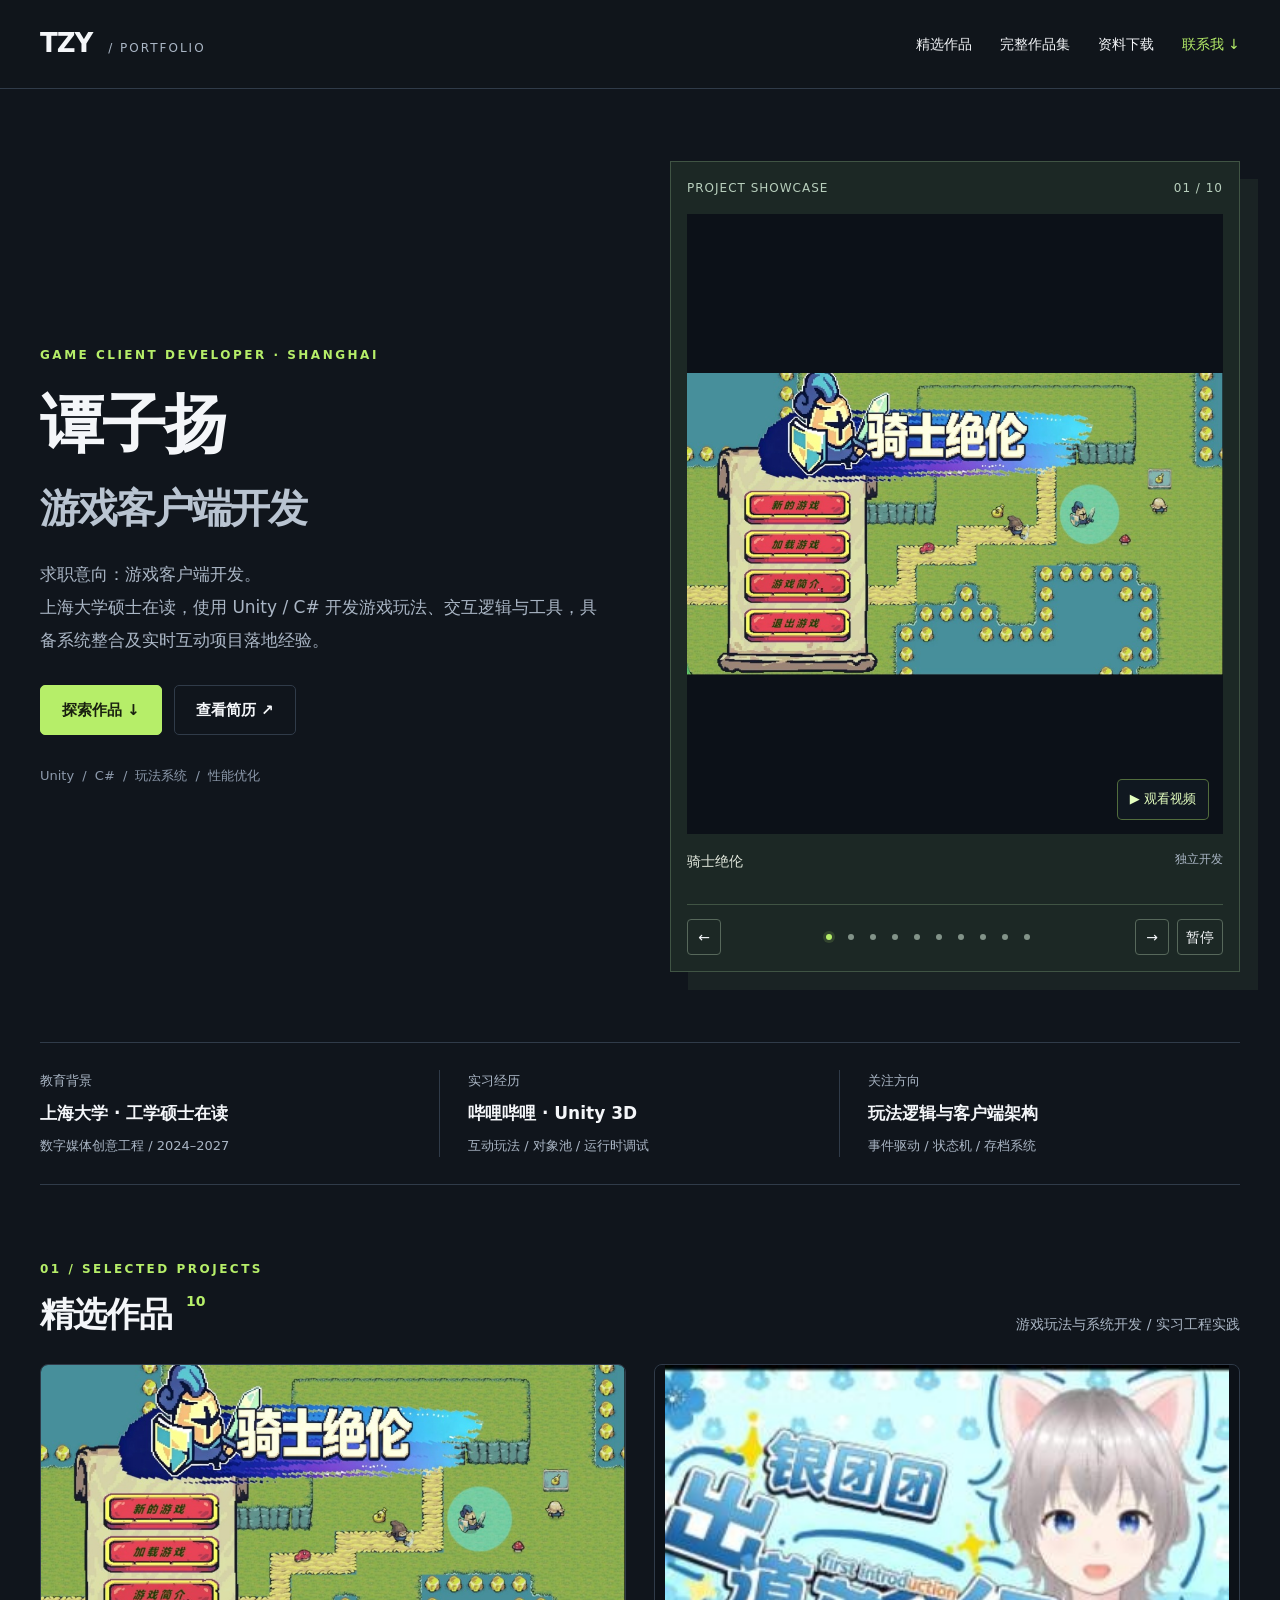
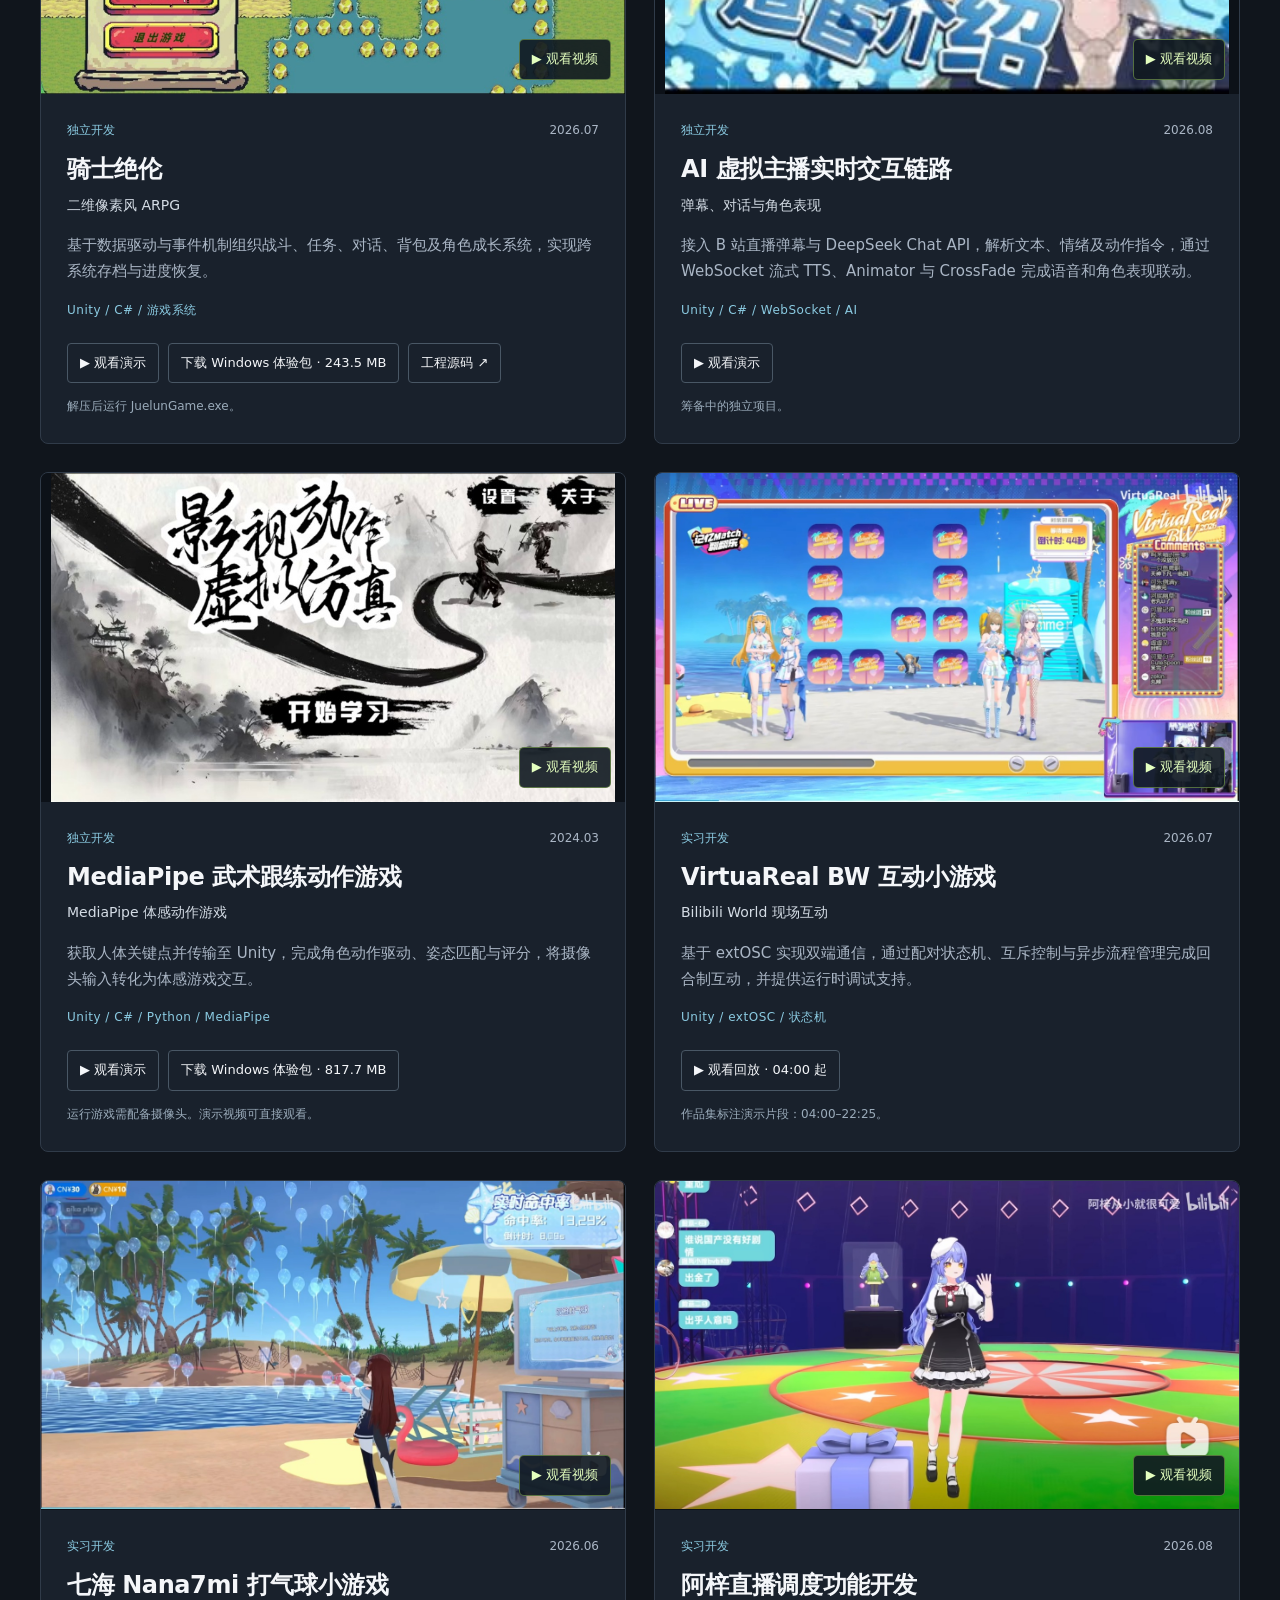
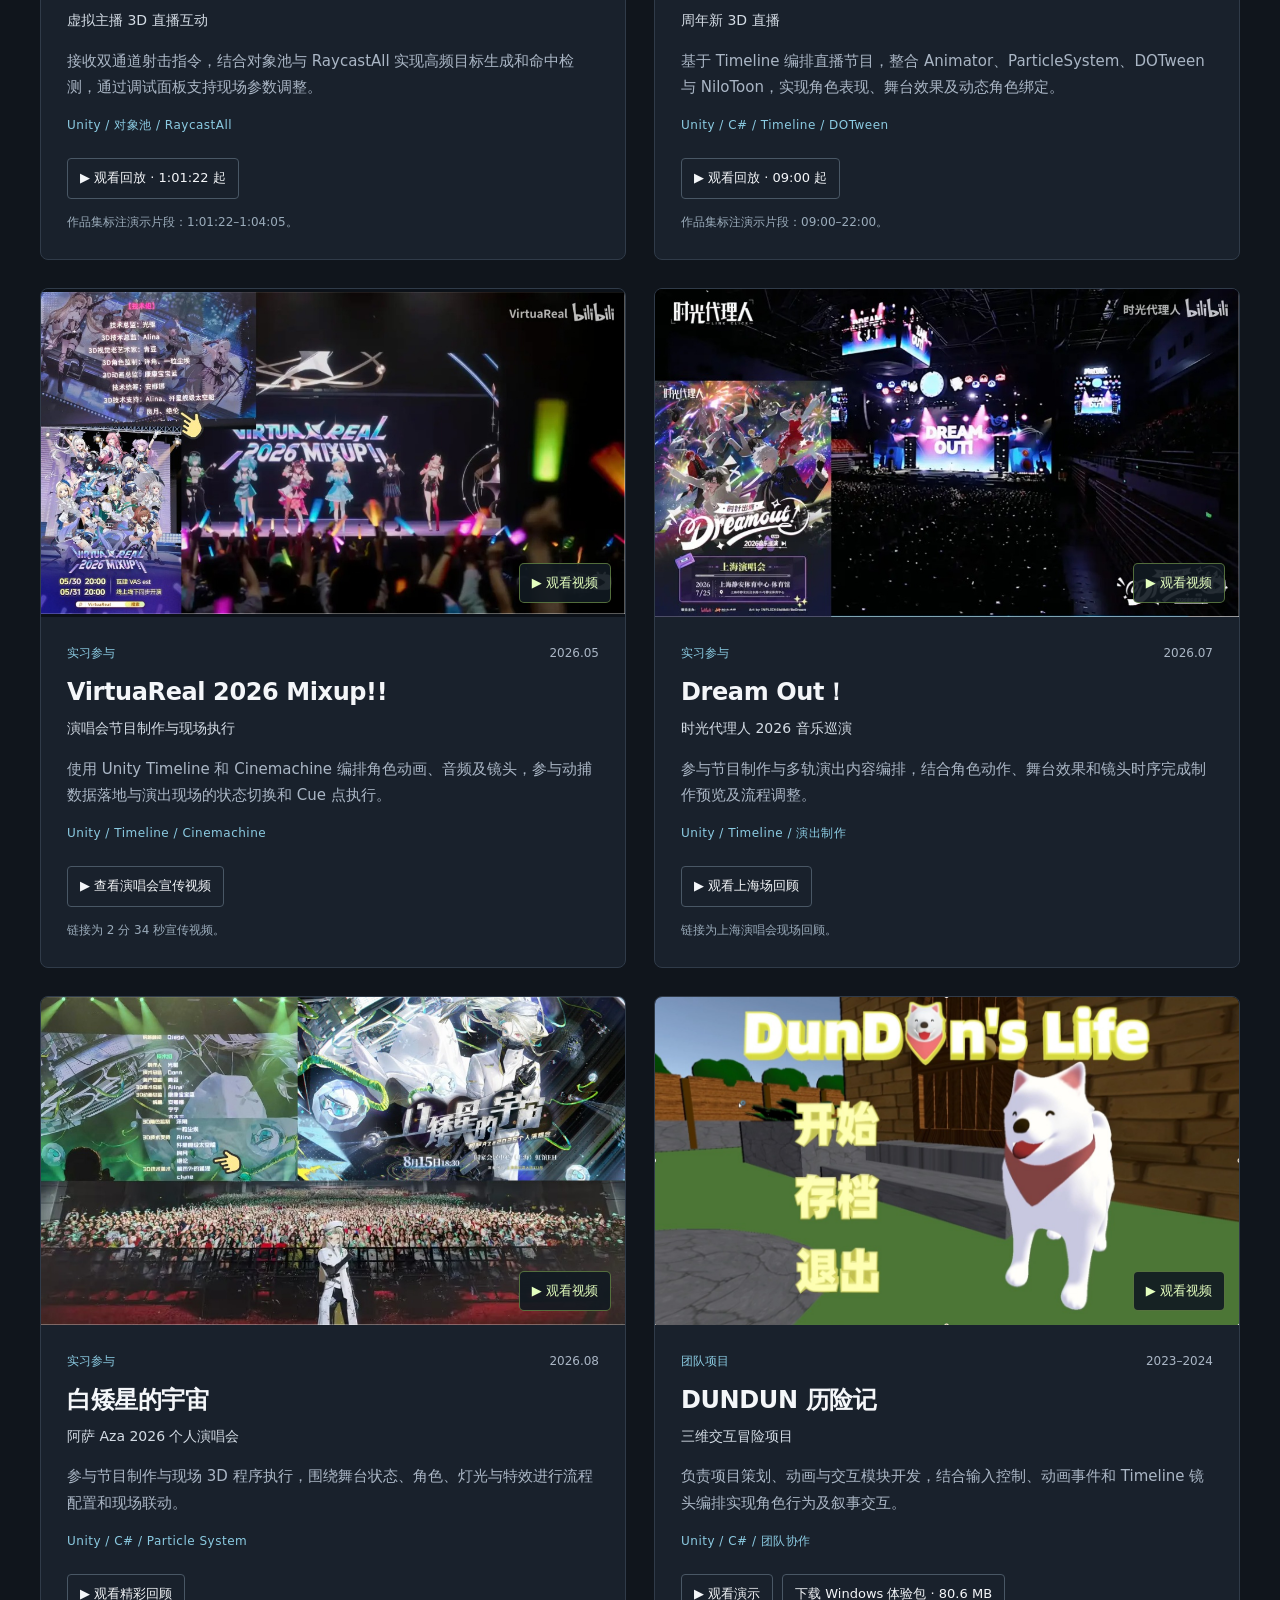
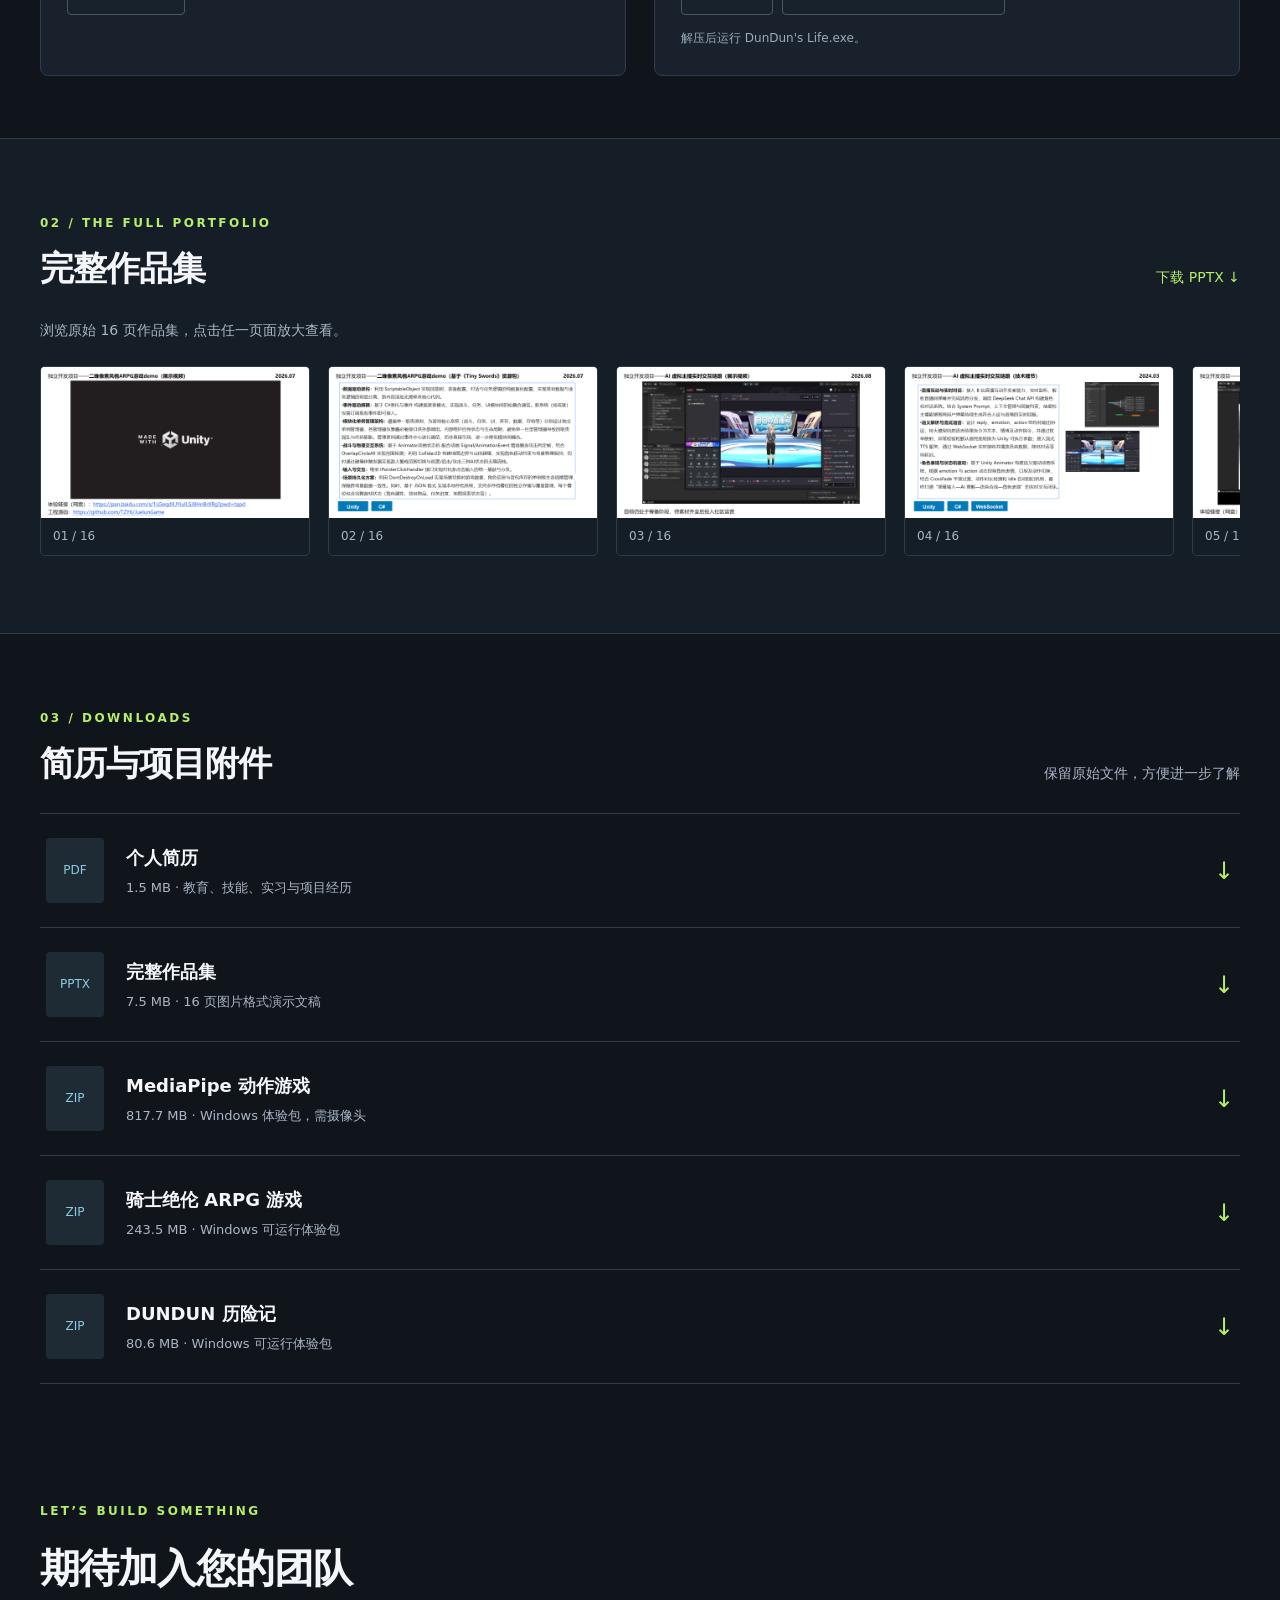
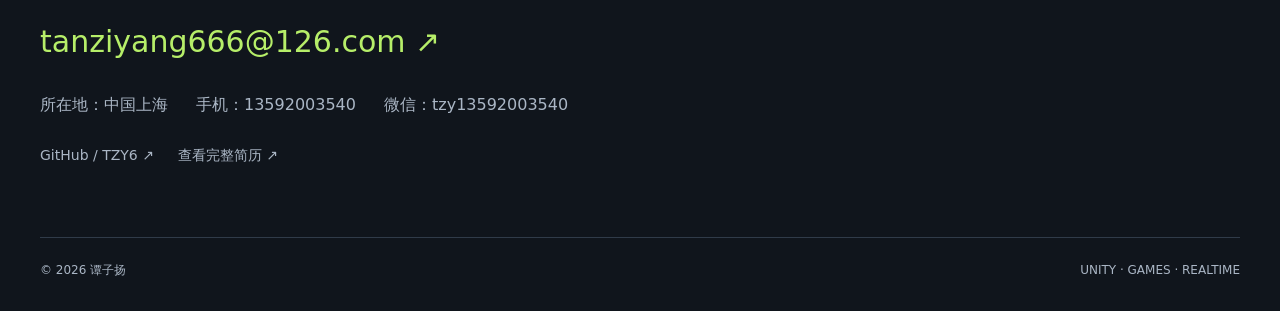
==== commit f6c34ad4: "Sync latest resume from September 11" ====
--- a/index.html
+++ b/index.html
@@ -1,9 +1,9 @@
 <!doctype html><html lang="zh-CN"><head><meta charset="utf-8"><meta name="viewport" content="width=device-width,initial-scale=1"><meta name="description" content="谭子扬，求职游戏客户端开发岗位。Unity / C#，游戏玩法系统、状态管理、交互逻辑与性能优化实践。"><title>谭子扬 · 游戏客户端开发作品集</title><link rel="stylesheet" href="style.css"><link rel="stylesheet" href="carousel.css"></head><body>
 <a class="skip" href="#projects">跳到作品</a><header><nav class="wrap"><a href="#" class="brand">TZY<span> / PORTFOLIO</span></a><div class="nav-links"><a href="#projects">精选作品</a><a href="#portfolio">完整作品集</a><a href="#downloads">资料下载</a><a href="#contact" class="contact-nav">联系我 ↓</a></div></nav></header>
-<main><section class="hero wrap"><div class="hero-copy"><p class="eyebrow">GAME CLIENT DEVELOPER · SHANGHAI</p><h1>谭子扬<span>游戏客户端开发</span></h1><p class="lead">求职意向：游戏客户端开发。<br>上海大学硕士在读，使用 Unity / C# 开发游戏玩法、交互逻辑与工具，具备系统整合及实时互动项目落地经验。</p><div class="hero-actions"><a class="primary" href="#projects">探索作品 ↓</a><a class="secondary" href="files/resume.pdf?v=d99dacfe2ac2" target="_blank" rel="noopener">查看简历 ↗</a></div><div class="hero-tags">Unity / C# / 玩法系统 / 性能优化</div></div><div class="hero-art carousel" id="project-carousel" role="region" aria-roledescription="轮播" aria-label="项目视频预览"><div class="art-top"><span>PROJECT SHOWCASE</span><span id="carousel-count">01 / 10</span></div><a id="carousel-link" class="carousel-preview" href="watch-arpg.html" aria-label="观看骑士绝伦视频"><img id="carousel-image" class="hero-image" src="assets/cover-01.jpg" alt="骑士绝伦项目预览" width="900" height="620"><span class="cover-play" aria-hidden="true">▶ 观看视频</span></a><div class="art-bottom"><span id="carousel-title">骑士绝伦</span><span id="carousel-kind">独立开发</span></div><div class="carousel-controls"><button id="carousel-prev" type="button" aria-label="上一个项目">←</button><div class="carousel-dots" role="group" aria-label="选择项目"></div><button id="carousel-next" type="button" aria-label="下一个项目">→</button><button id="carousel-pause" type="button" aria-label="暂停自动轮播" aria-pressed="false">暂停</button></div><span class="sr-only" id="carousel-status" role="status" aria-live="polite"></span></div></section>
+<main><section class="hero wrap"><div class="hero-copy"><p class="eyebrow">GAME CLIENT DEVELOPER · SHANGHAI</p><h1>谭子扬<span>游戏客户端开发</span></h1><p class="lead">求职意向：游戏客户端开发。<br>上海大学硕士在读，使用 Unity / C# 开发游戏玩法、交互逻辑与工具，具备系统整合及实时互动项目落地经验。</p><div class="hero-actions"><a class="primary" href="#projects">探索作品 ↓</a><a class="secondary" href="files/resume.pdf?v=59a68e3707e2" target="_blank" rel="noopener">查看简历 ↗</a></div><div class="hero-tags">Unity / C# / 玩法系统 / 性能优化</div></div><div class="hero-art carousel" id="project-carousel" role="region" aria-roledescription="轮播" aria-label="项目视频预览"><div class="art-top"><span>PROJECT SHOWCASE</span><span id="carousel-count">01 / 10</span></div><a id="carousel-link" class="carousel-preview" href="watch-arpg.html" aria-label="观看骑士绝伦视频"><img id="carousel-image" class="hero-image" src="assets/cover-01.jpg" alt="骑士绝伦项目预览" width="900" height="620"><span class="cover-play" aria-hidden="true">▶ 观看视频</span></a><div class="art-bottom"><span id="carousel-title">骑士绝伦</span><span id="carousel-kind">独立开发</span></div><div class="carousel-controls"><button id="carousel-prev" type="button" aria-label="上一个项目">←</button><div class="carousel-dots" role="group" aria-label="选择项目"></div><button id="carousel-next" type="button" aria-label="下一个项目">→</button><button id="carousel-pause" type="button" aria-label="暂停自动轮播" aria-pressed="false">暂停</button></div><span class="sr-only" id="carousel-status" role="status" aria-live="polite"></span></div></section>
 <div class="experience wrap"><div><span>教育背景</span><strong>上海大学 · 工学硕士在读</strong><small>数字媒体创意工程 / 2024–2027</small></div><div><span>实习经历</span><strong>哔哩哔哩 · Unity 3D</strong><small>互动玩法 / 对象池 / 运行时调试</small></div><div><span>关注方向</span><strong>玩法逻辑与客户端架构</strong><small>事件驱动 / 状态机 / 存档系统</small></div></div>
 <section class="wrap section" id="projects"><div class="section-head"><div><p class="eyebrow">01 / SELECTED PROJECTS</p><h2>精选作品<span>10</span></h2></div><p>游戏玩法与系统开发 / 实习工程实践</p></div><div class="projects"><article class="project" id="arpg"><a class="cover" href="watch-arpg.html" aria-label="观看骑士绝伦视频"><img src="assets/cover-01.jpg" alt="骑士绝伦作品画面" loading="lazy" width="800" height="450"><span class="cover-play" aria-hidden="true">▶ 观看视频</span></a><div class="project-body"><div class="meta"><span>独立开发</span><span>2026.07</span></div><h3>骑士绝伦</h3><div class="project-sub">二维像素风 ARPG</div><p>基于数据驱动与事件机制组织战斗、任务、对话、背包及角色成长系统，实现跨系统存档与进度恢复。</p><div class="tech">Unity / C# / 游戏系统</div><div class="project-actions"><a class="action" href="watch-arpg.html">▶ 观看演示</a><a class="action" href="https://github.com/TZY6/TZY6.github.io/releases/download/portfolio-assets-2026-09/arpg-demo.zip" download>下载 Windows 体验包 · 243.5 MB</a><a class="action" href="https://github.com/TZY6/JuelunGame" target="_blank" rel="noopener noreferrer">工程源码 ↗</a></div><p class="note">解压后运行 JuelunGame.exe。</p></div></article><article class="project" id="ai"><a class="cover" href="watch-ai.html" aria-label="观看AI 虚拟主播实时交互链路视频"><img src="assets/cover-17.jpg" alt="AI 虚拟主播实时交互链路作品画面" loading="lazy" width="800" height="450"><span class="cover-play" aria-hidden="true">▶ 观看视频</span></a><div class="project-body"><div class="meta"><span>独立开发</span><span>2026.08</span></div><h3>AI 虚拟主播实时交互链路</h3><div class="project-sub">弹幕、对话与角色表现</div><p>接入 B 站直播弹幕与 DeepSeek Chat API，解析文本、情绪及动作指令，通过 WebSocket 流式 TTS、Animator 与 CrossFade 完成语音和角色表现联动。</p><div class="tech">Unity / C# / WebSocket / AI</div><div class="project-actions"><a class="action" href="watch-ai.html">▶ 观看演示</a></div><p class="note">筹备中的独立项目。</p></div></article><article class="project" id="mediapipe"><a class="cover" href="watch.html" aria-label="观看MediaPipe 武术跟练动作游戏视频"><img src="assets/cover-03.jpg" alt="MediaPipe 武术跟练动作游戏作品画面" loading="lazy" width="800" height="450"><span class="cover-play" aria-hidden="true">▶ 观看视频</span></a><div class="project-body"><div class="meta"><span>独立开发</span><span>2024.03</span></div><h3>MediaPipe 武术跟练动作游戏</h3><div class="project-sub">MediaPipe 体感动作游戏</div><p>获取人体关键点并传输至 Unity，完成角色动作驱动、姿态匹配与评分，将摄像头输入转化为体感游戏交互。</p><div class="tech">Unity / C# / Python / MediaPipe</div><div class="project-actions"><a class="action" href="watch.html">▶ 观看演示</a><a class="action" href="https://github.com/TZY6/TZY6.github.io/releases/download/portfolio-assets-2026-09/mediapipe-game.zip" download>下载 Windows 体验包 · 817.7 MB</a></div><p class="note">运行游戏需配备摄像头。演示视频可直接观看。</p></div></article><article class="project" id="bw"><a class="cover" href="https://www.bilibili.com/video/BV1pvKg6DEw5/?t=240" target="_blank" rel="noopener noreferrer" aria-label="观看VirtuaReal BW 互动小游戏视频"><img src="assets/cover-05.jpg" alt="VirtuaReal BW 互动小游戏作品画面" loading="lazy" width="800" height="450"><span class="cover-play" aria-hidden="true">▶ 观看视频</span></a><div class="project-body"><div class="meta"><span>实习开发</span><span>2026.07</span></div><h3>VirtuaReal BW 互动小游戏</h3><div class="project-sub">Bilibili World 现场互动</div><p>基于 extOSC 实现双端通信，通过配对状态机、互斥控制与异步流程管理完成回合制互动，并提供运行时调试支持。</p><div class="tech">Unity / extOSC / 状态机</div><div class="project-actions"><a class="action" href="https://www.bilibili.com/video/BV1pvKg6DEw5/?t=240" target="_blank" rel="noopener noreferrer">▶ 观看回放 · 04:00 起</a></div><p class="note">作品集标注演示片段：04:00–22:25。</p></div></article><article class="project" id="nana"><a class="cover" href="https://www.bilibili.com/video/BV1Vija6dEW9/?p=1&amp;t=3682" target="_blank" rel="noopener noreferrer" aria-label="观看七海 Nana7mi 打气球小游戏视频"><img src="assets/cover-07.jpg" alt="七海 Nana7mi 打气球小游戏作品画面" loading="lazy" width="800" height="450"><span class="cover-play" aria-hidden="true">▶ 观看视频</span></a><div class="project-body"><div class="meta"><span>实习开发</span><span>2026.06</span></div><h3>七海 Nana7mi 打气球小游戏</h3><div class="project-sub">虚拟主播 3D 直播互动</div><p>接收双通道射击指令，结合对象池与 RaycastAll 实现高频目标生成和命中检测，通过调试面板支持现场参数调整。</p><div class="tech">Unity / 对象池 / RaycastAll</div><div class="project-actions"><a class="action" href="https://www.bilibili.com/video/BV1Vija6dEW9/?p=1&amp;t=3682" target="_blank" rel="noopener noreferrer">▶ 观看回放 · 1:01:22 起</a></div><p class="note">作品集标注演示片段：1:01:22–1:04:05。</p></div></article><article class="project" id="azusa"><a class="cover" href="https://www.bilibili.com/video/BV1QHtN66EXs/?t=540" target="_blank" rel="noopener noreferrer" aria-label="观看阿梓直播调度功能开发视频"><img src="assets/cover-18.jpg" alt="阿梓直播调度功能开发作品画面" loading="lazy" width="800" height="450"><span class="cover-play" aria-hidden="true">▶ 观看视频</span></a><div class="project-body"><div class="meta"><span>实习开发</span><span>2026.08</span></div><h3>阿梓直播调度功能开发</h3><div class="project-sub">周年新 3D 直播</div><p>基于 Timeline 编排直播节目，整合 Animator、ParticleSystem、DOTween 与 NiloToon，实现角色表现、舞台效果及动态角色绑定。</p><div class="tech">Unity / C# / Timeline / DOTween</div><div class="project-actions"><a class="action" href="https://www.bilibili.com/video/BV1QHtN66EXs/?t=540" target="_blank" rel="noopener noreferrer">▶ 观看回放 · 09:00 起</a></div><p class="note">作品集标注演示片段：09:00–22:00。</p></div></article><article class="project" id="mixup"><a class="cover" href="https://www.bilibili.com/video/BV1kxojBfERs/" target="_blank" rel="noopener noreferrer" aria-label="观看VirtuaReal 2026 Mixup!!视频"><img src="assets/cover-09.jpg" alt="VirtuaReal 2026 Mixup!!作品画面" loading="lazy" width="800" height="450"><span class="cover-play" aria-hidden="true">▶ 观看视频</span></a><div class="project-body"><div class="meta"><span>实习参与</span><span>2026.05</span></div><h3>VirtuaReal 2026 Mixup!!</h3><div class="project-sub">演唱会节目制作与现场执行</div><p>使用 Unity Timeline 和 Cinemachine 编排角色动画、音频及镜头，参与动捕数据落地与演出现场的状态切换和 Cue 点执行。</p><div class="tech">Unity / Timeline / Cinemachine</div><div class="project-actions"><a class="action" href="https://www.bilibili.com/video/BV1kxojBfERs/" target="_blank" rel="noopener noreferrer">▶ 查看演唱会宣传视频</a></div><p class="note">链接为 2 分 34 秒宣传视频。</p></div></article><article class="project" id="dream"><a class="cover" href="https://www.bilibili.com/video/BV1sB336KENE/" target="_blank" rel="noopener noreferrer" aria-label="观看Dream Out！视频"><img src="assets/cover-10.jpg" alt="Dream Out！作品画面" loading="lazy" width="800" height="450"><span class="cover-play" aria-hidden="true">▶ 观看视频</span></a><div class="project-body"><div class="meta"><span>实习参与</span><span>2026.07</span></div><h3>Dream Out！</h3><div class="project-sub">时光代理人 2026 音乐巡演</div><p>参与节目制作与多轨演出内容编排，结合角色动作、舞台效果和镜头时序完成制作预览及流程调整。</p><div class="tech">Unity / Timeline / 演出制作</div><div class="project-actions"><a class="action" href="https://www.bilibili.com/video/BV1sB336KENE/" target="_blank" rel="noopener noreferrer">▶ 观看上海场回顾</a></div><p class="note">链接为上海演唱会现场回顾。</p></div></article><article class="project" id="aza"><a class="cover" href="https://www.bilibili.com/video/BV1UAh36ZE3q/" target="_blank" rel="noopener noreferrer" aria-label="观看白矮星的宇宙视频"><img src="assets/cover-11.jpg" alt="白矮星的宇宙作品画面" loading="lazy" width="800" height="450"><span class="cover-play" aria-hidden="true">▶ 观看视频</span></a><div class="project-body"><div class="meta"><span>实习参与</span><span>2026.08</span></div><h3>白矮星的宇宙</h3><div class="project-sub">阿萨 Aza 2026 个人演唱会</div><p>参与节目制作与现场 3D 程序执行，围绕舞台状态、角色、灯光与特效进行流程配置和现场联动。</p><div class="tech">Unity / C# / Particle System</div><div class="project-actions"><a class="action" href="https://www.bilibili.com/video/BV1UAh36ZE3q/" target="_blank" rel="noopener noreferrer">▶ 观看精彩回顾</a></div><p class="note"></p></div></article><article class="project" id="dundun"><a class="cover" href="watch-dundun.html" aria-label="观看DUNDUN 历险记视频"><img src="assets/cover-12.jpg" alt="DUNDUN 历险记作品画面" loading="lazy" width="800" height="450"><span class="cover-play" aria-hidden="true">▶ 观看视频</span></a><div class="project-body"><div class="meta"><span>团队项目</span><span>2023–2024</span></div><h3>DUNDUN 历险记</h3><div class="project-sub">三维交互冒险项目</div><p>负责项目策划、动画与交互模块开发，结合输入控制、动画事件和 Timeline 镜头编排实现角色行为及叙事交互。</p><div class="tech">Unity / C# / 团队协作</div><div class="project-actions"><a class="action" href="watch-dundun.html">▶ 观看演示</a><a class="action" href="https://github.com/TZY6/TZY6.github.io/releases/download/portfolio-assets-2026-09/dundun-game.zip" download>下载 Windows 体验包 · 80.6 MB</a></div><p class="note">解压后运行 DunDun's Life.exe。</p></div></article></div></section>
 <section class="section portfolio-section" id="portfolio"><div class="wrap"><div class="section-head"><div><p class="eyebrow">02 / THE FULL PORTFOLIO</p><h2>完整作品集</h2></div><a href="files/portfolio.pptx" class="text-link" download>下载 PPTX ↓</a></div><p class="section-intro">浏览原始 16 页作品集，点击任一页面放大查看。</p><div class="slides"><button class="slide-thumb" data-slide="1" aria-label="打开作品集第 1 页"><img src="assets/page-01.jpg" alt="作品集第 1 页" loading="lazy" width="320" height="180"><span>01 / 16</span></button><button class="slide-thumb" data-slide="2" aria-label="打开作品集第 2 页"><img src="assets/page-02.jpg" alt="作品集第 2 页" loading="lazy" width="320" height="180"><span>02 / 16</span></button><button class="slide-thumb" data-slide="3" aria-label="打开作品集第 3 页"><img src="assets/page-03.jpg" alt="作品集第 3 页" loading="lazy" width="320" height="180"><span>03 / 16</span></button><button class="slide-thumb" data-slide="4" aria-label="打开作品集第 4 页"><img src="assets/page-04.jpg" alt="作品集第 4 页" loading="lazy" width="320" height="180"><span>04 / 16</span></button><button class="slide-thumb" data-slide="5" aria-label="打开作品集第 5 页"><img src="assets/page-05.jpg" alt="作品集第 5 页" loading="lazy" width="320" height="180"><span>05 / 16</span></button><button class="slide-thumb" data-slide="6" aria-label="打开作品集第 6 页"><img src="assets/page-06.jpg" alt="作品集第 6 页" loading="lazy" width="320" height="180"><span>06 / 16</span></button><button class="slide-thumb" data-slide="7" aria-label="打开作品集第 7 页"><img src="assets/page-07.jpg" alt="作品集第 7 页" loading="lazy" width="320" height="180"><span>07 / 16</span></button><button class="slide-thumb" data-slide="8" aria-label="打开作品集第 8 页"><img src="assets/page-08.jpg" alt="作品集第 8 页" loading="lazy" width="320" height="180"><span>08 / 16</span></button><button class="slide-thumb" data-slide="9" aria-label="打开作品集第 9 页"><img src="assets/page-09.jpg" alt="作品集第 9 页" loading="lazy" width="320" height="180"><span>09 / 16</span></button><button class="slide-thumb" data-slide="10" aria-label="打开作品集第 10 页"><img src="assets/page-10.jpg" alt="作品集第 10 页" loading="lazy" width="320" height="180"><span>10 / 16</span></button><button class="slide-thumb" data-slide="11" aria-label="打开作品集第 11 页"><img src="assets/page-11.jpg" alt="作品集第 11 页" loading="lazy" width="320" height="180"><span>11 / 16</span></button><button class="slide-thumb" data-slide="12" aria-label="打开作品集第 12 页"><img src="assets/page-12.jpg" alt="作品集第 12 页" loading="lazy" width="320" height="180"><span>12 / 16</span></button><button class="slide-thumb" data-slide="13" aria-label="打开作品集第 13 页"><img src="assets/page-13.jpg" alt="作品集第 13 页" loading="lazy" width="320" height="180"><span>13 / 16</span></button><button class="slide-thumb" data-slide="14" aria-label="打开作品集第 14 页"><img src="assets/page-14.jpg" alt="作品集第 14 页" loading="lazy" width="320" height="180"><span>14 / 16</span></button><button class="slide-thumb" data-slide="15" aria-label="打开作品集第 15 页"><img src="assets/page-15.jpg" alt="作品集第 15 页" loading="lazy" width="320" height="180"><span>15 / 16</span></button><button class="slide-thumb" data-slide="16" aria-label="打开作品集第 16 页"><img src="assets/page-16.jpg" alt="作品集第 16 页" loading="lazy" width="320" height="180"><span>16 / 16</span></button></div></div></section>
-<section class="wrap section" id="downloads"><div class="section-head"><div><p class="eyebrow">03 / DOWNLOADS</p><h2>简历与项目附件</h2></div><p>保留原始文件，方便进一步了解</p></div><div class="downloads"><a class="download-row" href="files/resume.pdf?v=d99dacfe2ac2" download><span class="filetype">PDF</span><span><strong>个人简历</strong><small>1.6 MB · 教育、技能、实习与项目经历</small></span><span class="download-icon" aria-label="下载">↓</span></a><a class="download-row" href="files/portfolio.pptx" download><span class="filetype">PPTX</span><span><strong>完整作品集</strong><small>7.5 MB · 16 页图片格式演示文稿</small></span><span class="download-icon" aria-label="下载">↓</span></a><a class="download-row" href="https://github.com/TZY6/TZY6.github.io/releases/download/portfolio-assets-2026-09/mediapipe-game.zip" download><span class="filetype">ZIP</span><span><strong>MediaPipe 动作游戏</strong><small>817.7 MB · Windows 体验包，需摄像头</small></span><span class="download-icon" aria-label="下载">↓</span></a><a class="download-row" href="https://github.com/TZY6/TZY6.github.io/releases/download/portfolio-assets-2026-09/arpg-demo.zip" download><span class="filetype">ZIP</span><span><strong>骑士绝伦 ARPG 游戏</strong><small>243.5 MB · Windows 可运行体验包</small></span><span class="download-icon" aria-label="下载">↓</span></a><a class="download-row" href="https://github.com/TZY6/TZY6.github.io/releases/download/portfolio-assets-2026-09/dundun-game.zip" download><span class="filetype">ZIP</span><span><strong>DUNDUN 历险记</strong><small>80.6 MB · Windows 可运行体验包</small></span><span class="download-icon" aria-label="下载">↓</span></a></div></section>
-<section class="wrap contact" id="contact"><p class="eyebrow">LET’S BUILD SOMETHING</p><h2>期待加入您的团队</h2><a class="email" href="mailto:tanziyang666@126.com">tanziyang666@126.com ↗</a><div class="contact-details"><span>所在地：中国上海</span><a href="tel:13592003540">手机：13592003540</a><span>微信：<span class="wechat-id">tzy13592003540</span></span></div><div class="contact-links"><a href="https://github.com/TZY6" target="_blank" rel="noopener noreferrer">GitHub / TZY6 ↗</a><a href="files/resume.pdf?v=d99dacfe2ac2" target="_blank" rel="noopener">查看完整简历 ↗</a></div></section></main><footer class="wrap"><span>© 2026 谭子扬</span><span>UNITY · GAMES · REALTIME</span></footer>
+<section class="wrap section" id="downloads"><div class="section-head"><div><p class="eyebrow">03 / DOWNLOADS</p><h2>简历与项目附件</h2></div><p>保留原始文件，方便进一步了解</p></div><div class="downloads"><a class="download-row" href="files/resume.pdf?v=59a68e3707e2" download><span class="filetype">PDF</span><span><strong>个人简历</strong><small>1.5 MB · 教育、技能、实习与项目经历</small></span><span class="download-icon" aria-label="下载">↓</span></a><a class="download-row" href="files/portfolio.pptx" download><span class="filetype">PPTX</span><span><strong>完整作品集</strong><small>7.5 MB · 16 页图片格式演示文稿</small></span><span class="download-icon" aria-label="下载">↓</span></a><a class="download-row" href="https://github.com/TZY6/TZY6.github.io/releases/download/portfolio-assets-2026-09/mediapipe-game.zip" download><span class="filetype">ZIP</span><span><strong>MediaPipe 动作游戏</strong><small>817.7 MB · Windows 体验包，需摄像头</small></span><span class="download-icon" aria-label="下载">↓</span></a><a class="download-row" href="https://github.com/TZY6/TZY6.github.io/releases/download/portfolio-assets-2026-09/arpg-demo.zip" download><span class="filetype">ZIP</span><span><strong>骑士绝伦 ARPG 游戏</strong><small>243.5 MB · Windows 可运行体验包</small></span><span class="download-icon" aria-label="下载">↓</span></a><a class="download-row" href="https://github.com/TZY6/TZY6.github.io/releases/download/portfolio-assets-2026-09/dundun-game.zip" download><span class="filetype">ZIP</span><span><strong>DUNDUN 历险记</strong><small>80.6 MB · Windows 可运行体验包</small></span><span class="download-icon" aria-label="下载">↓</span></a></div></section>
+<section class="wrap contact" id="contact"><p class="eyebrow">LET’S BUILD SOMETHING</p><h2>期待加入您的团队</h2><a class="email" href="mailto:tanziyang666@126.com">tanziyang666@126.com ↗</a><div class="contact-details"><span>所在地：中国上海</span><a href="tel:13592003540">手机：13592003540</a><span>微信：<span class="wechat-id">tzy13592003540</span></span></div><div class="contact-links"><a href="https://github.com/TZY6" target="_blank" rel="noopener noreferrer">GitHub / TZY6 ↗</a><a href="files/resume.pdf?v=59a68e3707e2" target="_blank" rel="noopener">查看完整简历 ↗</a></div></section></main><footer class="wrap"><span>© 2026 谭子扬</span><span>UNITY · GAMES · REALTIME</span></footer>
 <dialog id="viewer" aria-labelledby="viewer-title"><div class="viewer-toolbar"><span id="viewer-title">作品集</span><button id="close-viewer" aria-label="关闭作品集预览">关闭 ×</button></div><div class="viewer-image"><img id="slide-image" alt=""></div><div class="viewer-bottom"><button id="prev-slide">← 上一页</button><a id="original-slide" target="_blank" rel="noopener">查看原图 ↗</a><button id="next-slide">下一页 →</button></div></dialog><script src="app.js"></script><script id="carousel-data" type="application/json">[{"title": "骑士绝伦", "kind": "独立开发", "image": "assets/cover-01.jpg", "url": "watch-arpg.html"}, {"title": "AI 虚拟主播实时交互链路", "kind": "独立开发", "image": "assets/cover-17.jpg", "url": "watch-ai.html"}, {"title": "MediaPipe 武术跟练动作游戏", "kind": "独立开发", "image": "assets/cover-03.jpg", "url": "watch.html"}, {"title": "VirtuaReal BW 互动小游戏", "kind": "实习开发", "image": "assets/cover-05.jpg", "url": "https://www.bilibili.com/video/BV1pvKg6DEw5/?t=240"}, {"title": "七海 Nana7mi 打气球小游戏", "kind": "实习开发", "image": "assets/cover-07.jpg", "url": "https://www.bilibili.com/video/BV1Vija6dEW9/?p=1&t=3682"}, {"title": "阿梓直播调度功能开发", "kind": "实习开发", "image": "assets/cover-18.jpg", "url": "https://www.bilibili.com/video/BV1QHtN66EXs/?t=540"}, {"title": "VirtuaReal 2026 Mixup!!", "kind": "实习参与", "image": "assets/cover-09.jpg", "url": "https://www.bilibili.com/video/BV1kxojBfERs/"}, {"title": "Dream Out！", "kind": "实习参与", "image": "assets/cover-10.jpg", "url": "https://www.bilibili.com/video/BV1sB336KENE/"}, {"title": "白矮星的宇宙", "kind": "实习参与", "image": "assets/cover-11.jpg", "url": "https://www.bilibili.com/video/BV1UAh36ZE3q/"}, {"title": "DUNDUN 历险记", "kind": "团队项目", "image": "assets/cover-12.jpg", "url": "watch-dundun.html"}]</script><script src="carousel.js"></script></body></html>
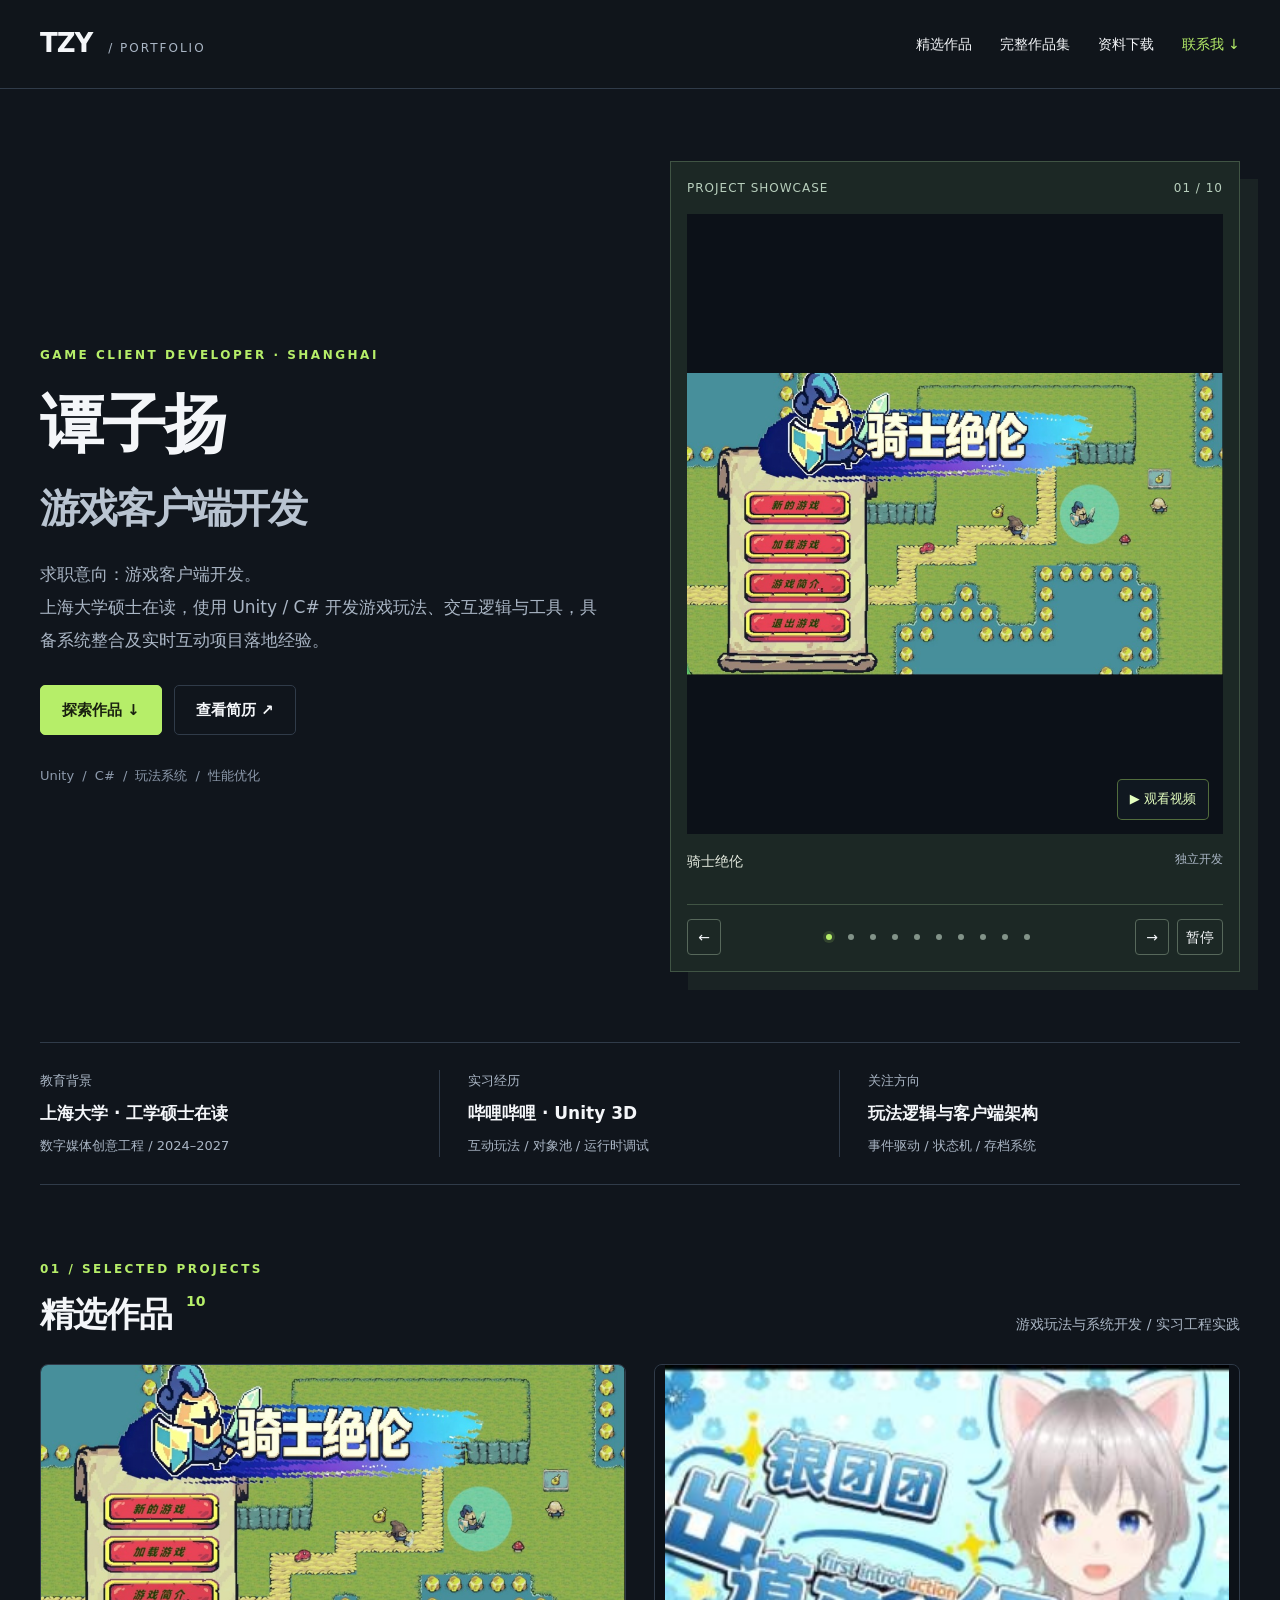
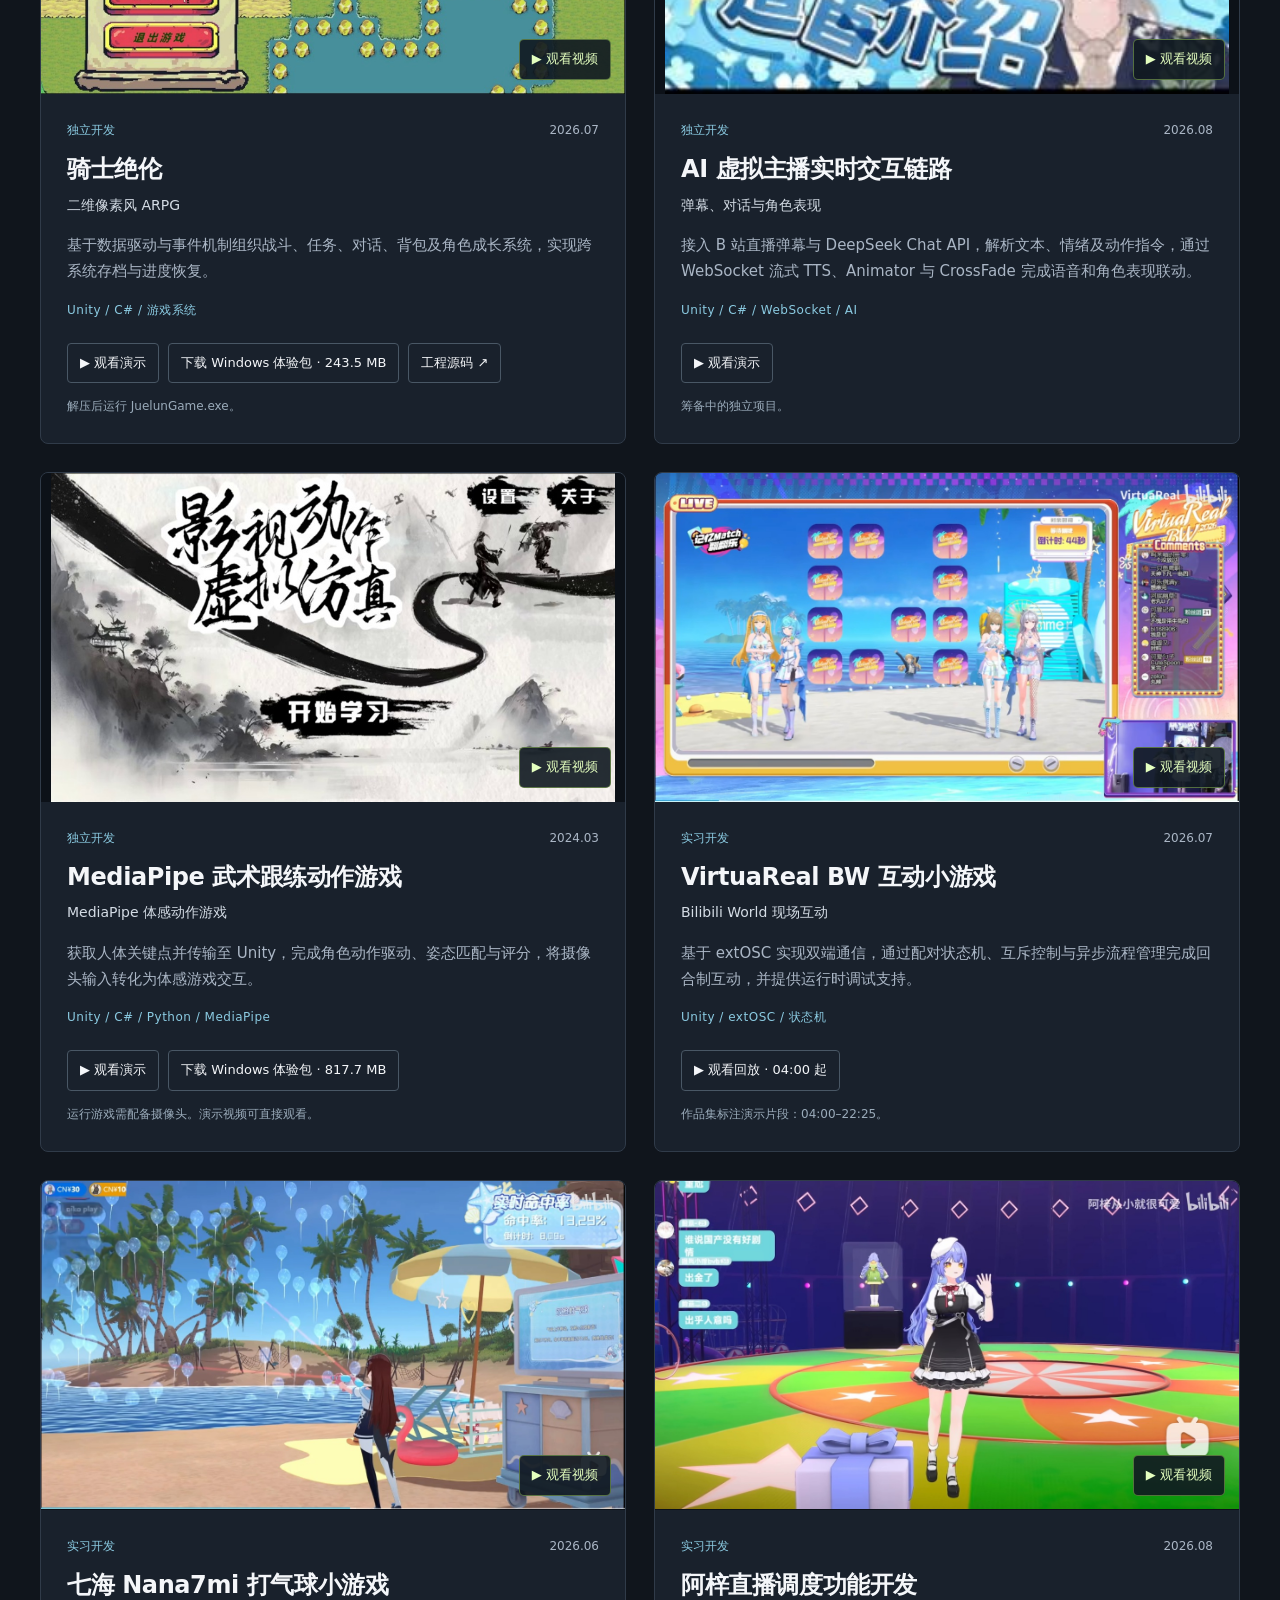
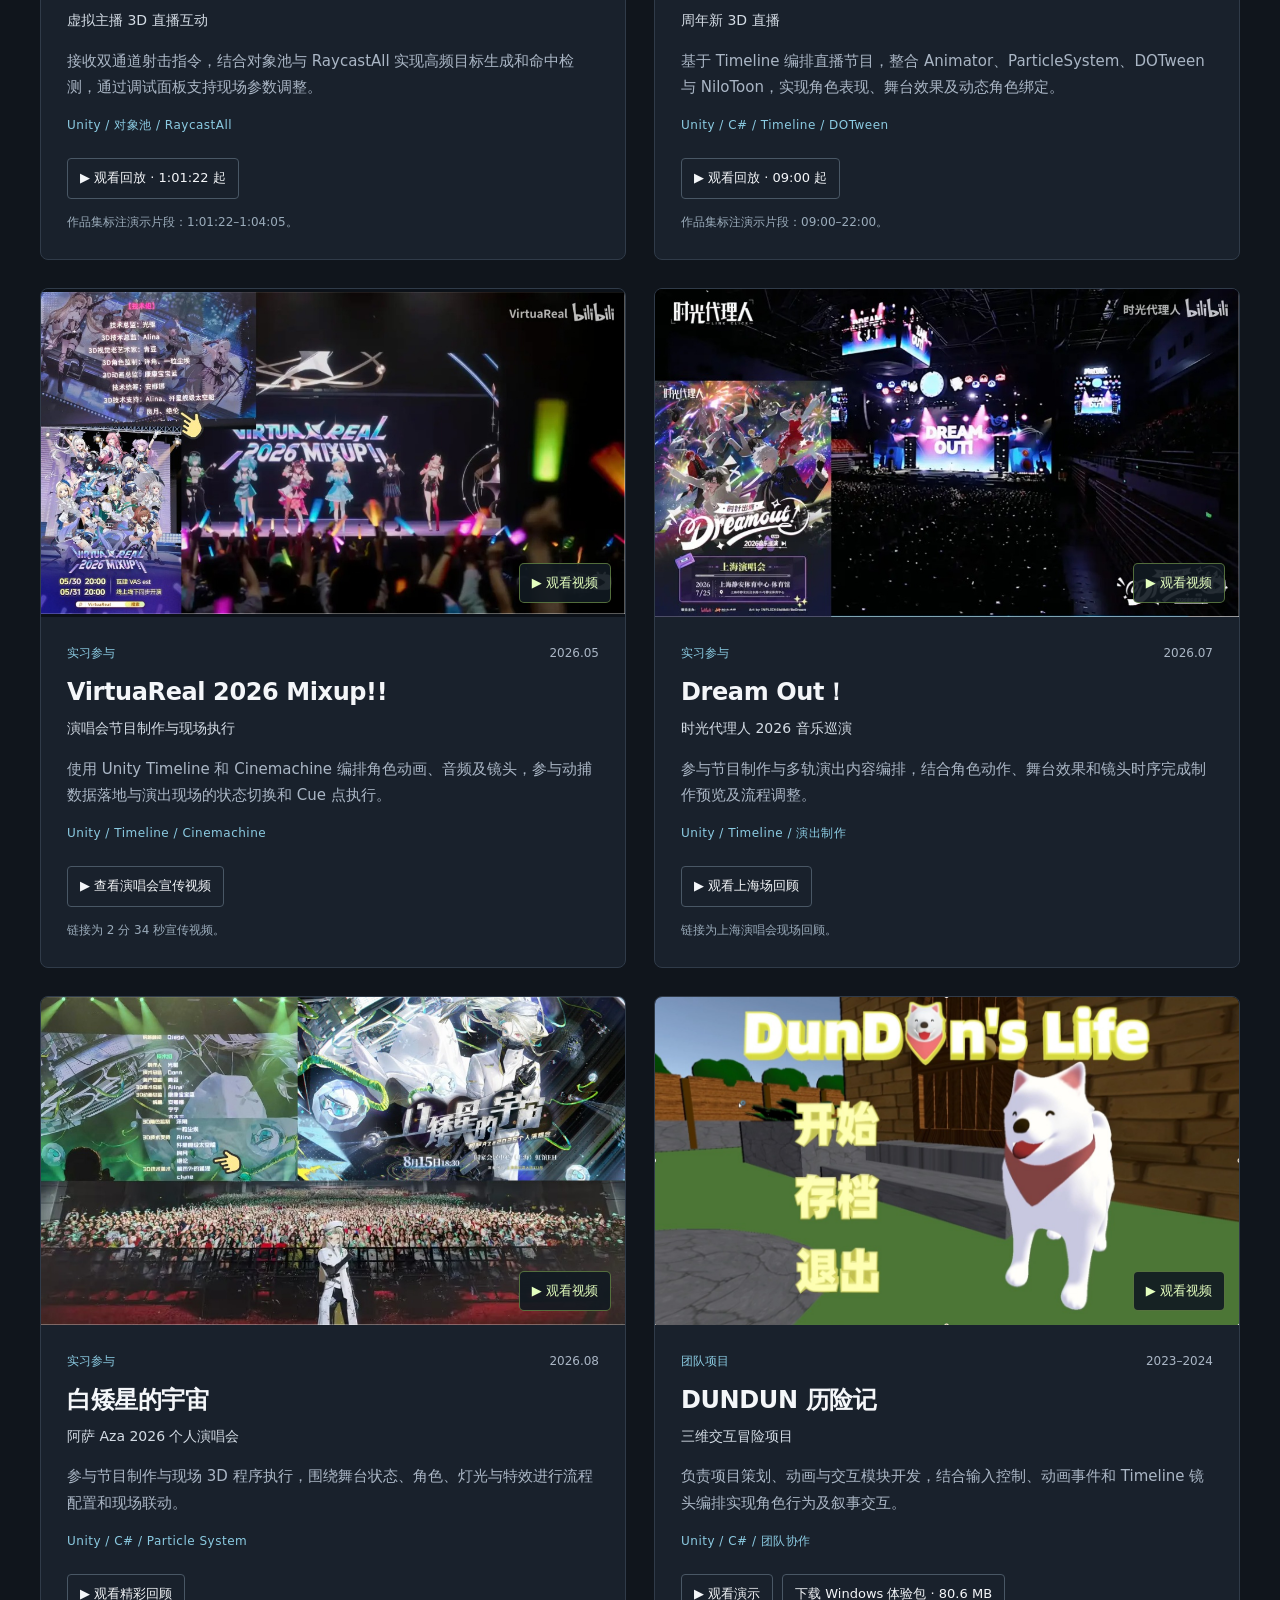
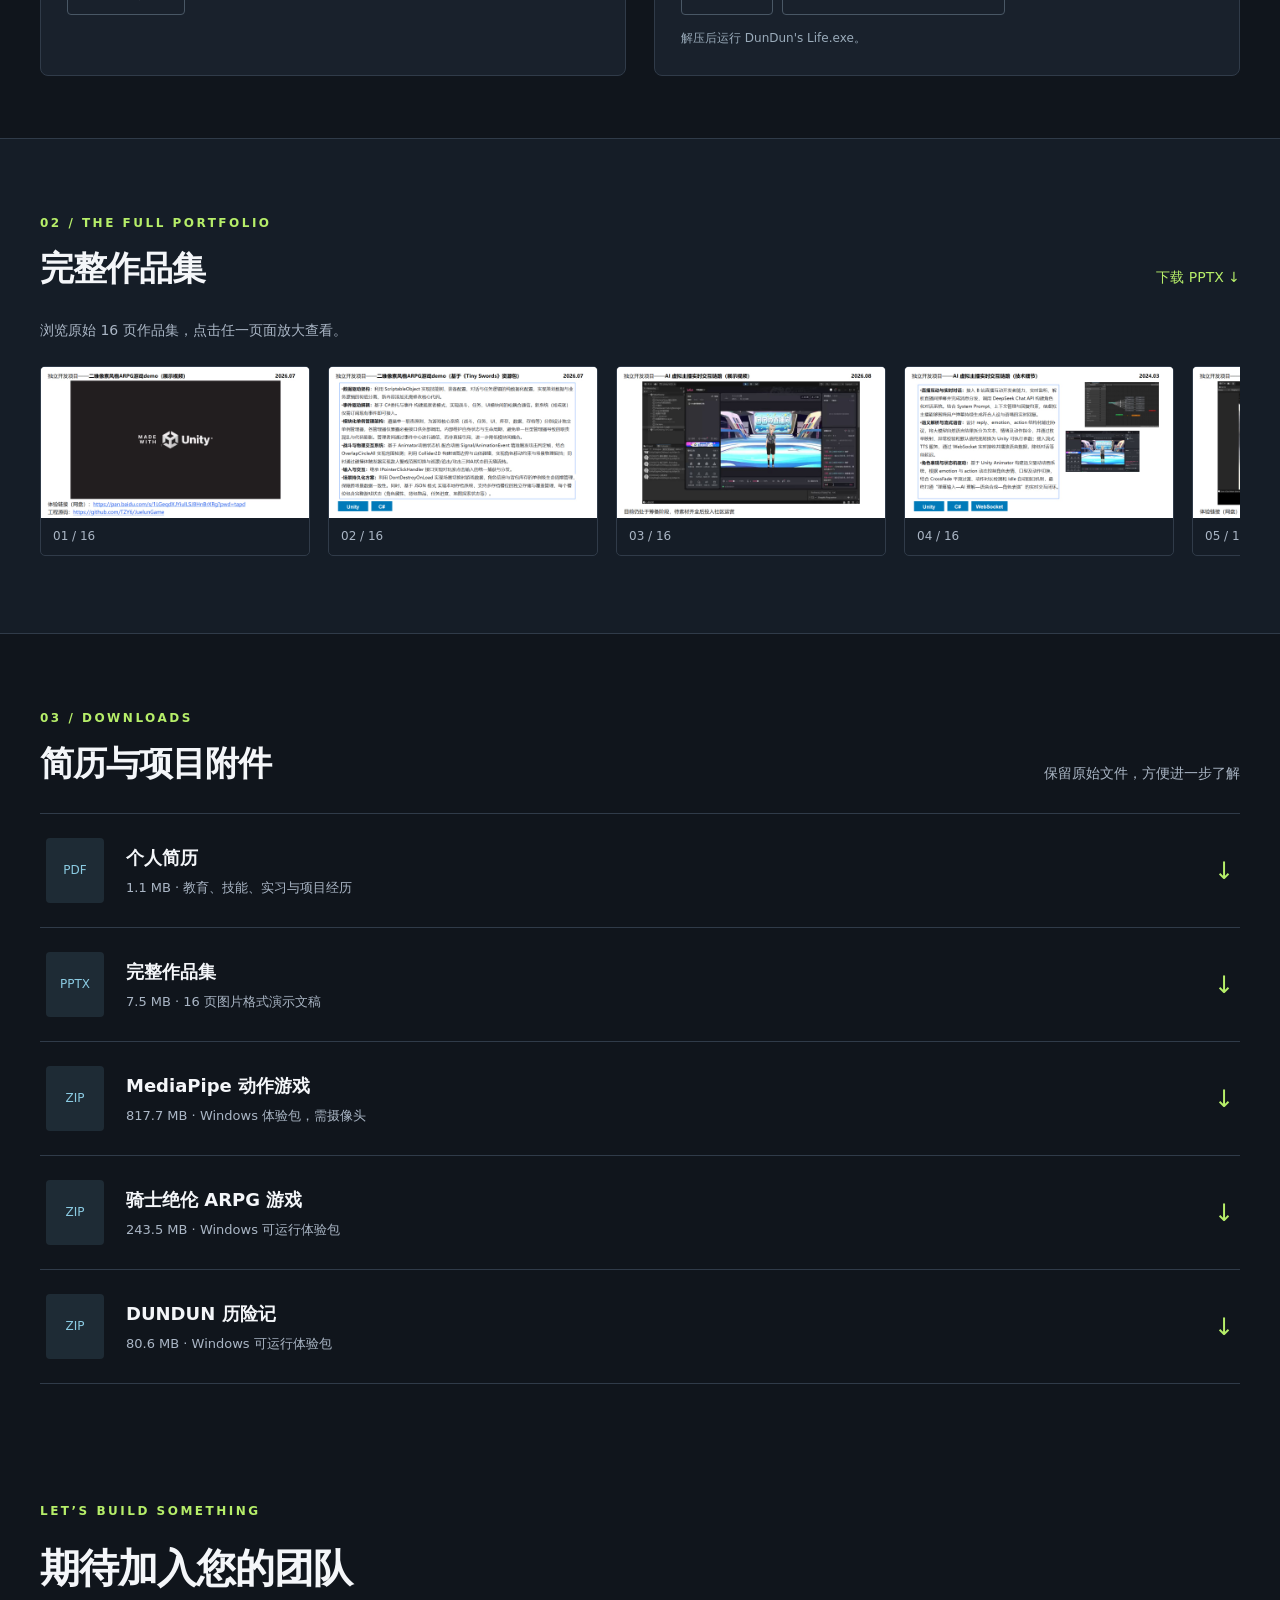
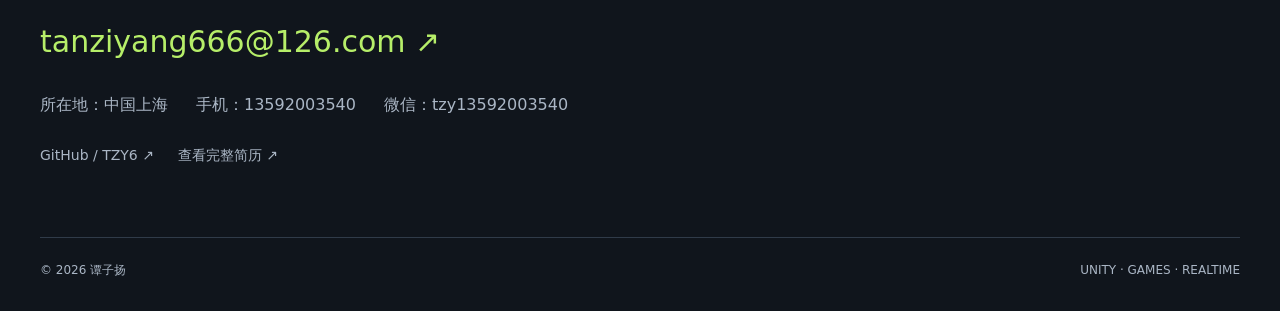
==== commit ae30e525: "Sync current resume and add ARPG demo download" ====
--- a/index.html
+++ b/index.html
@@ -1,9 +1,9 @@
 <!doctype html><html lang="zh-CN"><head><meta charset="utf-8"><meta name="viewport" content="width=device-width,initial-scale=1"><meta name="description" content="谭子扬，求职游戏客户端开发岗位。Unity / C#，游戏玩法系统、状态管理、交互逻辑与性能优化实践。"><title>谭子扬 · 游戏客户端开发作品集</title><link rel="stylesheet" href="style.css"><link rel="stylesheet" href="carousel.css"></head><body>
 <a class="skip" href="#projects">跳到作品</a><header><nav class="wrap"><a href="#" class="brand">TZY<span> / PORTFOLIO</span></a><div class="nav-links"><a href="#projects">精选作品</a><a href="#portfolio">完整作品集</a><a href="#downloads">资料下载</a><a href="#contact" class="contact-nav">联系我 ↓</a></div></nav></header>
-<main><section class="hero wrap"><div class="hero-copy"><p class="eyebrow">GAME CLIENT DEVELOPER · SHANGHAI</p><h1>谭子扬<span>游戏客户端开发</span></h1><p class="lead">求职意向：游戏客户端开发。<br>上海大学硕士在读，使用 Unity / C# 开发游戏玩法、交互逻辑与工具，具备系统整合及实时互动项目落地经验。</p><div class="hero-actions"><a class="primary" href="#projects">探索作品 ↓</a><a class="secondary" href="files/resume.pdf?v=59a68e3707e2" target="_blank" rel="noopener">查看简历 ↗</a></div><div class="hero-tags">Unity / C# / 玩法系统 / 性能优化</div></div><div class="hero-art carousel" id="project-carousel" role="region" aria-roledescription="轮播" aria-label="项目视频预览"><div class="art-top"><span>PROJECT SHOWCASE</span><span id="carousel-count">01 / 10</span></div><a id="carousel-link" class="carousel-preview" href="watch-arpg.html" aria-label="观看骑士绝伦视频"><img id="carousel-image" class="hero-image" src="assets/cover-01.jpg" alt="骑士绝伦项目预览" width="900" height="620"><span class="cover-play" aria-hidden="true">▶ 观看视频</span></a><div class="art-bottom"><span id="carousel-title">骑士绝伦</span><span id="carousel-kind">独立开发</span></div><div class="carousel-controls"><button id="carousel-prev" type="button" aria-label="上一个项目">←</button><div class="carousel-dots" role="group" aria-label="选择项目"></div><button id="carousel-next" type="button" aria-label="下一个项目">→</button><button id="carousel-pause" type="button" aria-label="暂停自动轮播" aria-pressed="false">暂停</button></div><span class="sr-only" id="carousel-status" role="status" aria-live="polite"></span></div></section>
+<main><section class="hero wrap"><div class="hero-copy"><p class="eyebrow">GAME CLIENT DEVELOPER · SHANGHAI</p><h1>谭子扬<span>游戏客户端开发</span></h1><p class="lead">求职意向：游戏客户端开发。<br>上海大学硕士在读，使用 Unity / C# 开发游戏玩法、交互逻辑与工具，具备系统整合及实时互动项目落地经验。</p><div class="hero-actions"><a class="primary" href="#projects">探索作品 ↓</a><a class="secondary" href="files/resume.pdf?v=c3546fbded1a" target="_blank" rel="noopener">查看简历 ↗</a></div><div class="hero-tags">Unity / C# / 玩法系统 / 性能优化</div></div><div class="hero-art carousel" id="project-carousel" role="region" aria-roledescription="轮播" aria-label="项目视频预览"><div class="art-top"><span>PROJECT SHOWCASE</span><span id="carousel-count">01 / 10</span></div><a id="carousel-link" class="carousel-preview" href="watch-arpg.html" aria-label="观看骑士绝伦视频"><img id="carousel-image" class="hero-image" src="assets/cover-01.jpg" alt="骑士绝伦项目预览" width="900" height="620"><span class="cover-play" aria-hidden="true">▶ 观看视频</span></a><div class="art-bottom"><span id="carousel-title">骑士绝伦</span><span id="carousel-kind">独立开发</span></div><div class="carousel-controls"><button id="carousel-prev" type="button" aria-label="上一个项目">←</button><div class="carousel-dots" role="group" aria-label="选择项目"></div><button id="carousel-next" type="button" aria-label="下一个项目">→</button><button id="carousel-pause" type="button" aria-label="暂停自动轮播" aria-pressed="false">暂停</button></div><span class="sr-only" id="carousel-status" role="status" aria-live="polite"></span></div></section>
 <div class="experience wrap"><div><span>教育背景</span><strong>上海大学 · 工学硕士在读</strong><small>数字媒体创意工程 / 2024–2027</small></div><div><span>实习经历</span><strong>哔哩哔哩 · Unity 3D</strong><small>互动玩法 / 对象池 / 运行时调试</small></div><div><span>关注方向</span><strong>玩法逻辑与客户端架构</strong><small>事件驱动 / 状态机 / 存档系统</small></div></div>
 <section class="wrap section" id="projects"><div class="section-head"><div><p class="eyebrow">01 / SELECTED PROJECTS</p><h2>精选作品<span>10</span></h2></div><p>游戏玩法与系统开发 / 实习工程实践</p></div><div class="projects"><article class="project" id="arpg"><a class="cover" href="watch-arpg.html" aria-label="观看骑士绝伦视频"><img src="assets/cover-01.jpg" alt="骑士绝伦作品画面" loading="lazy" width="800" height="450"><span class="cover-play" aria-hidden="true">▶ 观看视频</span></a><div class="project-body"><div class="meta"><span>独立开发</span><span>2026.07</span></div><h3>骑士绝伦</h3><div class="project-sub">二维像素风 ARPG</div><p>基于数据驱动与事件机制组织战斗、任务、对话、背包及角色成长系统，实现跨系统存档与进度恢复。</p><div class="tech">Unity / C# / 游戏系统</div><div class="project-actions"><a class="action" href="watch-arpg.html">▶ 观看演示</a><a class="action" href="https://github.com/TZY6/TZY6.github.io/releases/download/portfolio-assets-2026-09/arpg-demo.zip" download>下载 Windows 体验包 · 243.5 MB</a><a class="action" href="https://github.com/TZY6/JuelunGame" target="_blank" rel="noopener noreferrer">工程源码 ↗</a></div><p class="note">解压后运行 JuelunGame.exe。</p></div></article><article class="project" id="ai"><a class="cover" href="watch-ai.html" aria-label="观看AI 虚拟主播实时交互链路视频"><img src="assets/cover-17.jpg" alt="AI 虚拟主播实时交互链路作品画面" loading="lazy" width="800" height="450"><span class="cover-play" aria-hidden="true">▶ 观看视频</span></a><div class="project-body"><div class="meta"><span>独立开发</span><span>2026.08</span></div><h3>AI 虚拟主播实时交互链路</h3><div class="project-sub">弹幕、对话与角色表现</div><p>接入 B 站直播弹幕与 DeepSeek Chat API，解析文本、情绪及动作指令，通过 WebSocket 流式 TTS、Animator 与 CrossFade 完成语音和角色表现联动。</p><div class="tech">Unity / C# / WebSocket / AI</div><div class="project-actions"><a class="action" href="watch-ai.html">▶ 观看演示</a></div><p class="note">筹备中的独立项目。</p></div></article><article class="project" id="mediapipe"><a class="cover" href="watch.html" aria-label="观看MediaPipe 武术跟练动作游戏视频"><img src="assets/cover-03.jpg" alt="MediaPipe 武术跟练动作游戏作品画面" loading="lazy" width="800" height="450"><span class="cover-play" aria-hidden="true">▶ 观看视频</span></a><div class="project-body"><div class="meta"><span>独立开发</span><span>2024.03</span></div><h3>MediaPipe 武术跟练动作游戏</h3><div class="project-sub">MediaPipe 体感动作游戏</div><p>获取人体关键点并传输至 Unity，完成角色动作驱动、姿态匹配与评分，将摄像头输入转化为体感游戏交互。</p><div class="tech">Unity / C# / Python / MediaPipe</div><div class="project-actions"><a class="action" href="watch.html">▶ 观看演示</a><a class="action" href="https://github.com/TZY6/TZY6.github.io/releases/download/portfolio-assets-2026-09/mediapipe-game.zip" download>下载 Windows 体验包 · 817.7 MB</a></div><p class="note">运行游戏需配备摄像头。演示视频可直接观看。</p></div></article><article class="project" id="bw"><a class="cover" href="https://www.bilibili.com/video/BV1pvKg6DEw5/?t=240" target="_blank" rel="noopener noreferrer" aria-label="观看VirtuaReal BW 互动小游戏视频"><img src="assets/cover-05.jpg" alt="VirtuaReal BW 互动小游戏作品画面" loading="lazy" width="800" height="450"><span class="cover-play" aria-hidden="true">▶ 观看视频</span></a><div class="project-body"><div class="meta"><span>实习开发</span><span>2026.07</span></div><h3>VirtuaReal BW 互动小游戏</h3><div class="project-sub">Bilibili World 现场互动</div><p>基于 extOSC 实现双端通信，通过配对状态机、互斥控制与异步流程管理完成回合制互动，并提供运行时调试支持。</p><div class="tech">Unity / extOSC / 状态机</div><div class="project-actions"><a class="action" href="https://www.bilibili.com/video/BV1pvKg6DEw5/?t=240" target="_blank" rel="noopener noreferrer">▶ 观看回放 · 04:00 起</a></div><p class="note">作品集标注演示片段：04:00–22:25。</p></div></article><article class="project" id="nana"><a class="cover" href="https://www.bilibili.com/video/BV1Vija6dEW9/?p=1&amp;t=3682" target="_blank" rel="noopener noreferrer" aria-label="观看七海 Nana7mi 打气球小游戏视频"><img src="assets/cover-07.jpg" alt="七海 Nana7mi 打气球小游戏作品画面" loading="lazy" width="800" height="450"><span class="cover-play" aria-hidden="true">▶ 观看视频</span></a><div class="project-body"><div class="meta"><span>实习开发</span><span>2026.06</span></div><h3>七海 Nana7mi 打气球小游戏</h3><div class="project-sub">虚拟主播 3D 直播互动</div><p>接收双通道射击指令，结合对象池与 RaycastAll 实现高频目标生成和命中检测，通过调试面板支持现场参数调整。</p><div class="tech">Unity / 对象池 / RaycastAll</div><div class="project-actions"><a class="action" href="https://www.bilibili.com/video/BV1Vija6dEW9/?p=1&amp;t=3682" target="_blank" rel="noopener noreferrer">▶ 观看回放 · 1:01:22 起</a></div><p class="note">作品集标注演示片段：1:01:22–1:04:05。</p></div></article><article class="project" id="azusa"><a class="cover" href="https://www.bilibili.com/video/BV1QHtN66EXs/?t=540" target="_blank" rel="noopener noreferrer" aria-label="观看阿梓直播调度功能开发视频"><img src="assets/cover-18.jpg" alt="阿梓直播调度功能开发作品画面" loading="lazy" width="800" height="450"><span class="cover-play" aria-hidden="true">▶ 观看视频</span></a><div class="project-body"><div class="meta"><span>实习开发</span><span>2026.08</span></div><h3>阿梓直播调度功能开发</h3><div class="project-sub">周年新 3D 直播</div><p>基于 Timeline 编排直播节目，整合 Animator、ParticleSystem、DOTween 与 NiloToon，实现角色表现、舞台效果及动态角色绑定。</p><div class="tech">Unity / C# / Timeline / DOTween</div><div class="project-actions"><a class="action" href="https://www.bilibili.com/video/BV1QHtN66EXs/?t=540" target="_blank" rel="noopener noreferrer">▶ 观看回放 · 09:00 起</a></div><p class="note">作品集标注演示片段：09:00–22:00。</p></div></article><article class="project" id="mixup"><a class="cover" href="https://www.bilibili.com/video/BV1kxojBfERs/" target="_blank" rel="noopener noreferrer" aria-label="观看VirtuaReal 2026 Mixup!!视频"><img src="assets/cover-09.jpg" alt="VirtuaReal 2026 Mixup!!作品画面" loading="lazy" width="800" height="450"><span class="cover-play" aria-hidden="true">▶ 观看视频</span></a><div class="project-body"><div class="meta"><span>实习参与</span><span>2026.05</span></div><h3>VirtuaReal 2026 Mixup!!</h3><div class="project-sub">演唱会节目制作与现场执行</div><p>使用 Unity Timeline 和 Cinemachine 编排角色动画、音频及镜头，参与动捕数据落地与演出现场的状态切换和 Cue 点执行。</p><div class="tech">Unity / Timeline / Cinemachine</div><div class="project-actions"><a class="action" href="https://www.bilibili.com/video/BV1kxojBfERs/" target="_blank" rel="noopener noreferrer">▶ 查看演唱会宣传视频</a></div><p class="note">链接为 2 分 34 秒宣传视频。</p></div></article><article class="project" id="dream"><a class="cover" href="https://www.bilibili.com/video/BV1sB336KENE/" target="_blank" rel="noopener noreferrer" aria-label="观看Dream Out！视频"><img src="assets/cover-10.jpg" alt="Dream Out！作品画面" loading="lazy" width="800" height="450"><span class="cover-play" aria-hidden="true">▶ 观看视频</span></a><div class="project-body"><div class="meta"><span>实习参与</span><span>2026.07</span></div><h3>Dream Out！</h3><div class="project-sub">时光代理人 2026 音乐巡演</div><p>参与节目制作与多轨演出内容编排，结合角色动作、舞台效果和镜头时序完成制作预览及流程调整。</p><div class="tech">Unity / Timeline / 演出制作</div><div class="project-actions"><a class="action" href="https://www.bilibili.com/video/BV1sB336KENE/" target="_blank" rel="noopener noreferrer">▶ 观看上海场回顾</a></div><p class="note">链接为上海演唱会现场回顾。</p></div></article><article class="project" id="aza"><a class="cover" href="https://www.bilibili.com/video/BV1UAh36ZE3q/" target="_blank" rel="noopener noreferrer" aria-label="观看白矮星的宇宙视频"><img src="assets/cover-11.jpg" alt="白矮星的宇宙作品画面" loading="lazy" width="800" height="450"><span class="cover-play" aria-hidden="true">▶ 观看视频</span></a><div class="project-body"><div class="meta"><span>实习参与</span><span>2026.08</span></div><h3>白矮星的宇宙</h3><div class="project-sub">阿萨 Aza 2026 个人演唱会</div><p>参与节目制作与现场 3D 程序执行，围绕舞台状态、角色、灯光与特效进行流程配置和现场联动。</p><div class="tech">Unity / C# / Particle System</div><div class="project-actions"><a class="action" href="https://www.bilibili.com/video/BV1UAh36ZE3q/" target="_blank" rel="noopener noreferrer">▶ 观看精彩回顾</a></div><p class="note"></p></div></article><article class="project" id="dundun"><a class="cover" href="watch-dundun.html" aria-label="观看DUNDUN 历险记视频"><img src="assets/cover-12.jpg" alt="DUNDUN 历险记作品画面" loading="lazy" width="800" height="450"><span class="cover-play" aria-hidden="true">▶ 观看视频</span></a><div class="project-body"><div class="meta"><span>团队项目</span><span>2023–2024</span></div><h3>DUNDUN 历险记</h3><div class="project-sub">三维交互冒险项目</div><p>负责项目策划、动画与交互模块开发，结合输入控制、动画事件和 Timeline 镜头编排实现角色行为及叙事交互。</p><div class="tech">Unity / C# / 团队协作</div><div class="project-actions"><a class="action" href="watch-dundun.html">▶ 观看演示</a><a class="action" href="https://github.com/TZY6/TZY6.github.io/releases/download/portfolio-assets-2026-09/dundun-game.zip" download>下载 Windows 体验包 · 80.6 MB</a></div><p class="note">解压后运行 DunDun's Life.exe。</p></div></article></div></section>
 <section class="section portfolio-section" id="portfolio"><div class="wrap"><div class="section-head"><div><p class="eyebrow">02 / THE FULL PORTFOLIO</p><h2>完整作品集</h2></div><a href="files/portfolio.pptx" class="text-link" download>下载 PPTX ↓</a></div><p class="section-intro">浏览原始 16 页作品集，点击任一页面放大查看。</p><div class="slides"><button class="slide-thumb" data-slide="1" aria-label="打开作品集第 1 页"><img src="assets/page-01.jpg" alt="作品集第 1 页" loading="lazy" width="320" height="180"><span>01 / 16</span></button><button class="slide-thumb" data-slide="2" aria-label="打开作品集第 2 页"><img src="assets/page-02.jpg" alt="作品集第 2 页" loading="lazy" width="320" height="180"><span>02 / 16</span></button><button class="slide-thumb" data-slide="3" aria-label="打开作品集第 3 页"><img src="assets/page-03.jpg" alt="作品集第 3 页" loading="lazy" width="320" height="180"><span>03 / 16</span></button><button class="slide-thumb" data-slide="4" aria-label="打开作品集第 4 页"><img src="assets/page-04.jpg" alt="作品集第 4 页" loading="lazy" width="320" height="180"><span>04 / 16</span></button><button class="slide-thumb" data-slide="5" aria-label="打开作品集第 5 页"><img src="assets/page-05.jpg" alt="作品集第 5 页" loading="lazy" width="320" height="180"><span>05 / 16</span></button><button class="slide-thumb" data-slide="6" aria-label="打开作品集第 6 页"><img src="assets/page-06.jpg" alt="作品集第 6 页" loading="lazy" width="320" height="180"><span>06 / 16</span></button><button class="slide-thumb" data-slide="7" aria-label="打开作品集第 7 页"><img src="assets/page-07.jpg" alt="作品集第 7 页" loading="lazy" width="320" height="180"><span>07 / 16</span></button><button class="slide-thumb" data-slide="8" aria-label="打开作品集第 8 页"><img src="assets/page-08.jpg" alt="作品集第 8 页" loading="lazy" width="320" height="180"><span>08 / 16</span></button><button class="slide-thumb" data-slide="9" aria-label="打开作品集第 9 页"><img src="assets/page-09.jpg" alt="作品集第 9 页" loading="lazy" width="320" height="180"><span>09 / 16</span></button><button class="slide-thumb" data-slide="10" aria-label="打开作品集第 10 页"><img src="assets/page-10.jpg" alt="作品集第 10 页" loading="lazy" width="320" height="180"><span>10 / 16</span></button><button class="slide-thumb" data-slide="11" aria-label="打开作品集第 11 页"><img src="assets/page-11.jpg" alt="作品集第 11 页" loading="lazy" width="320" height="180"><span>11 / 16</span></button><button class="slide-thumb" data-slide="12" aria-label="打开作品集第 12 页"><img src="assets/page-12.jpg" alt="作品集第 12 页" loading="lazy" width="320" height="180"><span>12 / 16</span></button><button class="slide-thumb" data-slide="13" aria-label="打开作品集第 13 页"><img src="assets/page-13.jpg" alt="作品集第 13 页" loading="lazy" width="320" height="180"><span>13 / 16</span></button><button class="slide-thumb" data-slide="14" aria-label="打开作品集第 14 页"><img src="assets/page-14.jpg" alt="作品集第 14 页" loading="lazy" width="320" height="180"><span>14 / 16</span></button><button class="slide-thumb" data-slide="15" aria-label="打开作品集第 15 页"><img src="assets/page-15.jpg" alt="作品集第 15 页" loading="lazy" width="320" height="180"><span>15 / 16</span></button><button class="slide-thumb" data-slide="16" aria-label="打开作品集第 16 页"><img src="assets/page-16.jpg" alt="作品集第 16 页" loading="lazy" width="320" height="180"><span>16 / 16</span></button></div></div></section>
-<section class="wrap section" id="downloads"><div class="section-head"><div><p class="eyebrow">03 / DOWNLOADS</p><h2>简历与项目附件</h2></div><p>保留原始文件，方便进一步了解</p></div><div class="downloads"><a class="download-row" href="files/resume.pdf?v=59a68e3707e2" download><span class="filetype">PDF</span><span><strong>个人简历</strong><small>1.5 MB · 教育、技能、实习与项目经历</small></span><span class="download-icon" aria-label="下载">↓</span></a><a class="download-row" href="files/portfolio.pptx" download><span class="filetype">PPTX</span><span><strong>完整作品集</strong><small>7.5 MB · 16 页图片格式演示文稿</small></span><span class="download-icon" aria-label="下载">↓</span></a><a class="download-row" href="https://github.com/TZY6/TZY6.github.io/releases/download/portfolio-assets-2026-09/mediapipe-game.zip" download><span class="filetype">ZIP</span><span><strong>MediaPipe 动作游戏</strong><small>817.7 MB · Windows 体验包，需摄像头</small></span><span class="download-icon" aria-label="下载">↓</span></a><a class="download-row" href="https://github.com/TZY6/TZY6.github.io/releases/download/portfolio-assets-2026-09/arpg-demo.zip" download><span class="filetype">ZIP</span><span><strong>骑士绝伦 ARPG 游戏</strong><small>243.5 MB · Windows 可运行体验包</small></span><span class="download-icon" aria-label="下载">↓</span></a><a class="download-row" href="https://github.com/TZY6/TZY6.github.io/releases/download/portfolio-assets-2026-09/dundun-game.zip" download><span class="filetype">ZIP</span><span><strong>DUNDUN 历险记</strong><small>80.6 MB · Windows 可运行体验包</small></span><span class="download-icon" aria-label="下载">↓</span></a></div></section>
-<section class="wrap contact" id="contact"><p class="eyebrow">LET’S BUILD SOMETHING</p><h2>期待加入您的团队</h2><a class="email" href="mailto:tanziyang666@126.com">tanziyang666@126.com ↗</a><div class="contact-details"><span>所在地：中国上海</span><a href="tel:13592003540">手机：13592003540</a><span>微信：<span class="wechat-id">tzy13592003540</span></span></div><div class="contact-links"><a href="https://github.com/TZY6" target="_blank" rel="noopener noreferrer">GitHub / TZY6 ↗</a><a href="files/resume.pdf?v=59a68e3707e2" target="_blank" rel="noopener">查看完整简历 ↗</a></div></section></main><footer class="wrap"><span>© 2026 谭子扬</span><span>UNITY · GAMES · REALTIME</span></footer>
+<section class="wrap section" id="downloads"><div class="section-head"><div><p class="eyebrow">03 / DOWNLOADS</p><h2>简历与项目附件</h2></div><p>保留原始文件，方便进一步了解</p></div><div class="downloads"><a class="download-row" href="files/resume.pdf?v=c3546fbded1a" download><span class="filetype">PDF</span><span><strong>个人简历</strong><small>1.1 MB · 教育、技能、实习与项目经历</small></span><span class="download-icon" aria-label="下载">↓</span></a><a class="download-row" href="files/portfolio.pptx" download><span class="filetype">PPTX</span><span><strong>完整作品集</strong><small>7.5 MB · 16 页图片格式演示文稿</small></span><span class="download-icon" aria-label="下载">↓</span></a><a class="download-row" href="https://github.com/TZY6/TZY6.github.io/releases/download/portfolio-assets-2026-09/mediapipe-game.zip" download><span class="filetype">ZIP</span><span><strong>MediaPipe 动作游戏</strong><small>817.7 MB · Windows 体验包，需摄像头</small></span><span class="download-icon" aria-label="下载">↓</span></a><a class="download-row" href="https://github.com/TZY6/TZY6.github.io/releases/download/portfolio-assets-2026-09/arpg-demo.zip" download><span class="filetype">ZIP</span><span><strong>骑士绝伦 ARPG 游戏</strong><small>243.5 MB · Windows 可运行体验包</small></span><span class="download-icon" aria-label="下载">↓</span></a><a class="download-row" href="https://github.com/TZY6/TZY6.github.io/releases/download/portfolio-assets-2026-09/dundun-game.zip" download><span class="filetype">ZIP</span><span><strong>DUNDUN 历险记</strong><small>80.6 MB · Windows 可运行体验包</small></span><span class="download-icon" aria-label="下载">↓</span></a></div></section>
+<section class="wrap contact" id="contact"><p class="eyebrow">LET’S BUILD SOMETHING</p><h2>期待加入您的团队</h2><a class="email" href="mailto:tanziyang666@126.com">tanziyang666@126.com ↗</a><div class="contact-details"><span>所在地：中国上海</span><a href="tel:13592003540">手机：13592003540</a><span>微信：<span class="wechat-id">tzy13592003540</span></span></div><div class="contact-links"><a href="https://github.com/TZY6" target="_blank" rel="noopener noreferrer">GitHub / TZY6 ↗</a><a href="files/resume.pdf?v=c3546fbded1a" target="_blank" rel="noopener">查看完整简历 ↗</a></div></section></main><footer class="wrap"><span>© 2026 谭子扬</span><span>UNITY · GAMES · REALTIME</span></footer>
 <dialog id="viewer" aria-labelledby="viewer-title"><div class="viewer-toolbar"><span id="viewer-title">作品集</span><button id="close-viewer" aria-label="关闭作品集预览">关闭 ×</button></div><div class="viewer-image"><img id="slide-image" alt=""></div><div class="viewer-bottom"><button id="prev-slide">← 上一页</button><a id="original-slide" target="_blank" rel="noopener">查看原图 ↗</a><button id="next-slide">下一页 →</button></div></dialog><script src="app.js"></script><script id="carousel-data" type="application/json">[{"title": "骑士绝伦", "kind": "独立开发", "image": "assets/cover-01.jpg", "url": "watch-arpg.html"}, {"title": "AI 虚拟主播实时交互链路", "kind": "独立开发", "image": "assets/cover-17.jpg", "url": "watch-ai.html"}, {"title": "MediaPipe 武术跟练动作游戏", "kind": "独立开发", "image": "assets/cover-03.jpg", "url": "watch.html"}, {"title": "VirtuaReal BW 互动小游戏", "kind": "实习开发", "image": "assets/cover-05.jpg", "url": "https://www.bilibili.com/video/BV1pvKg6DEw5/?t=240"}, {"title": "七海 Nana7mi 打气球小游戏", "kind": "实习开发", "image": "assets/cover-07.jpg", "url": "https://www.bilibili.com/video/BV1Vija6dEW9/?p=1&t=3682"}, {"title": "阿梓直播调度功能开发", "kind": "实习开发", "image": "assets/cover-18.jpg", "url": "https://www.bilibili.com/video/BV1QHtN66EXs/?t=540"}, {"title": "VirtuaReal 2026 Mixup!!", "kind": "实习参与", "image": "assets/cover-09.jpg", "url": "https://www.bilibili.com/video/BV1kxojBfERs/"}, {"title": "Dream Out！", "kind": "实习参与", "image": "assets/cover-10.jpg", "url": "https://www.bilibili.com/video/BV1sB336KENE/"}, {"title": "白矮星的宇宙", "kind": "实习参与", "image": "assets/cover-11.jpg", "url": "https://www.bilibili.com/video/BV1UAh36ZE3q/"}, {"title": "DUNDUN 历险记", "kind": "团队项目", "image": "assets/cover-12.jpg", "url": "watch-dundun.html"}]</script><script src="carousel.js"></script></body></html>
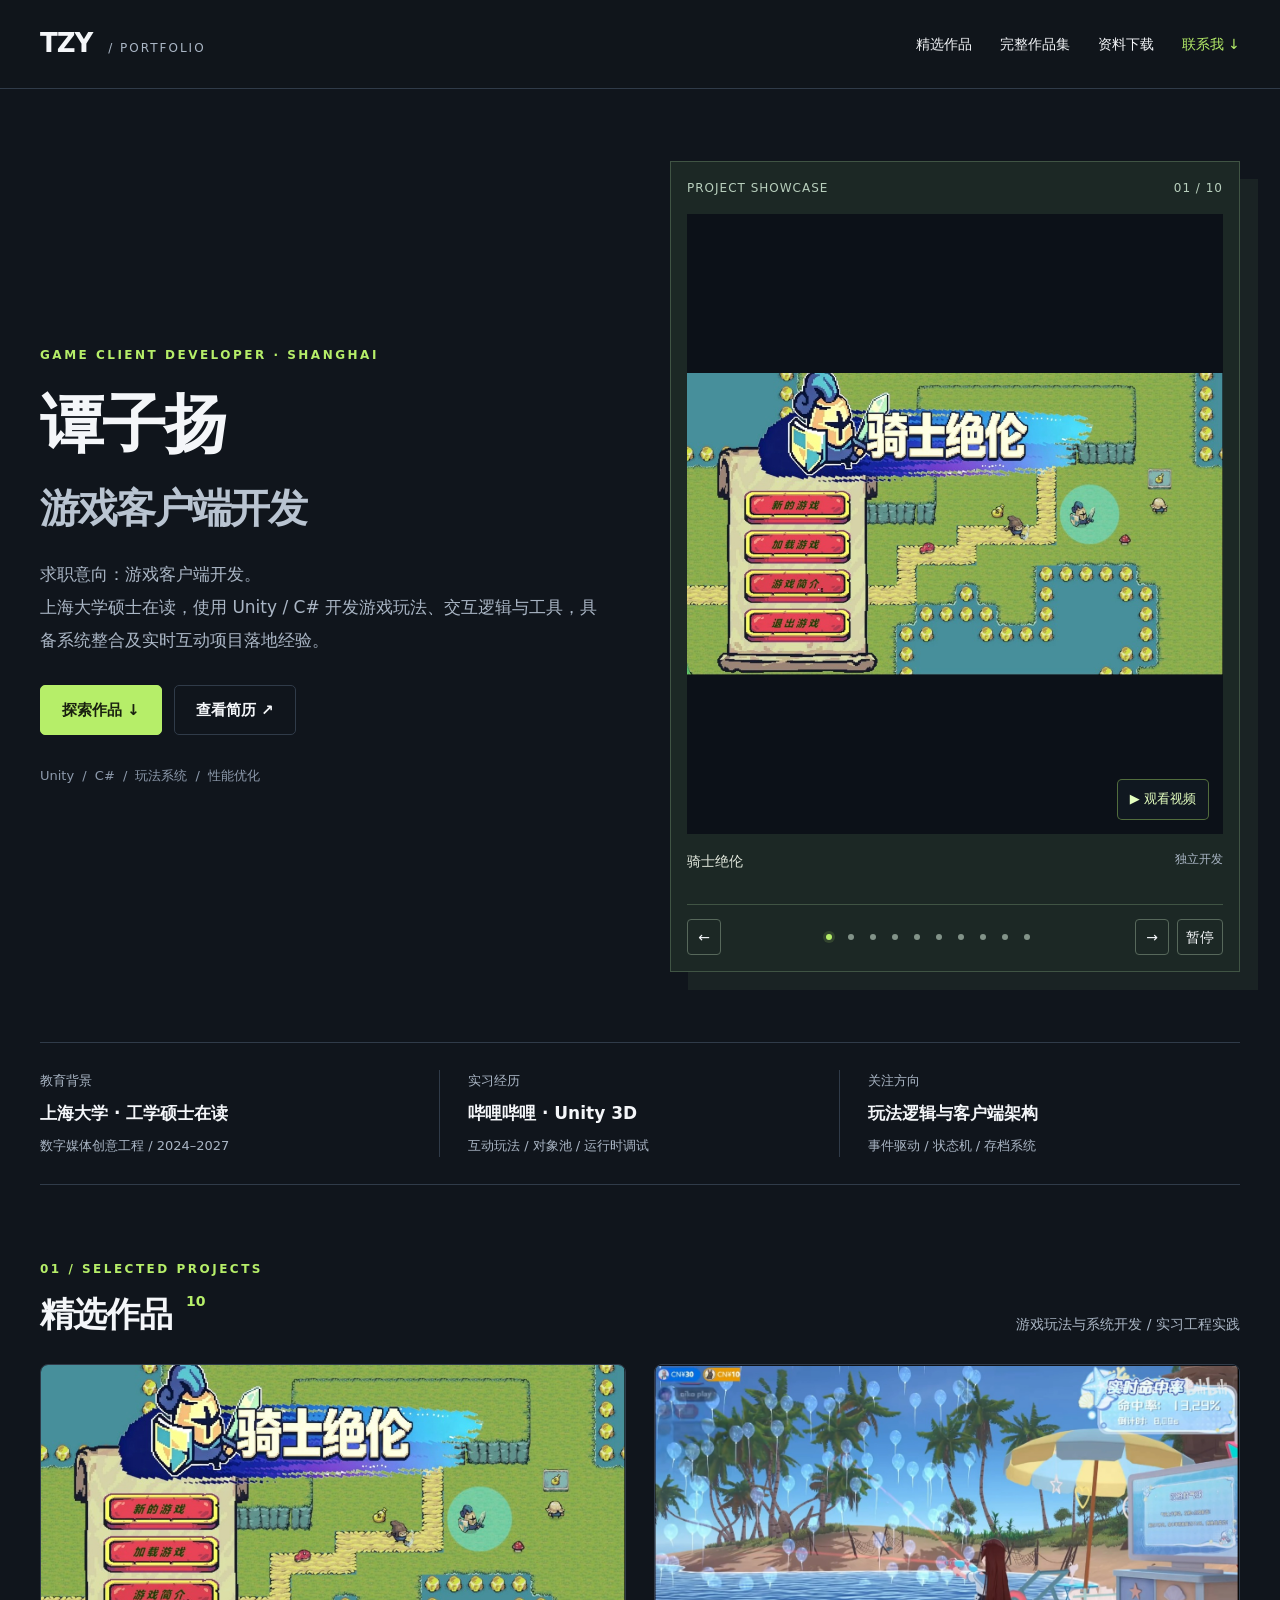
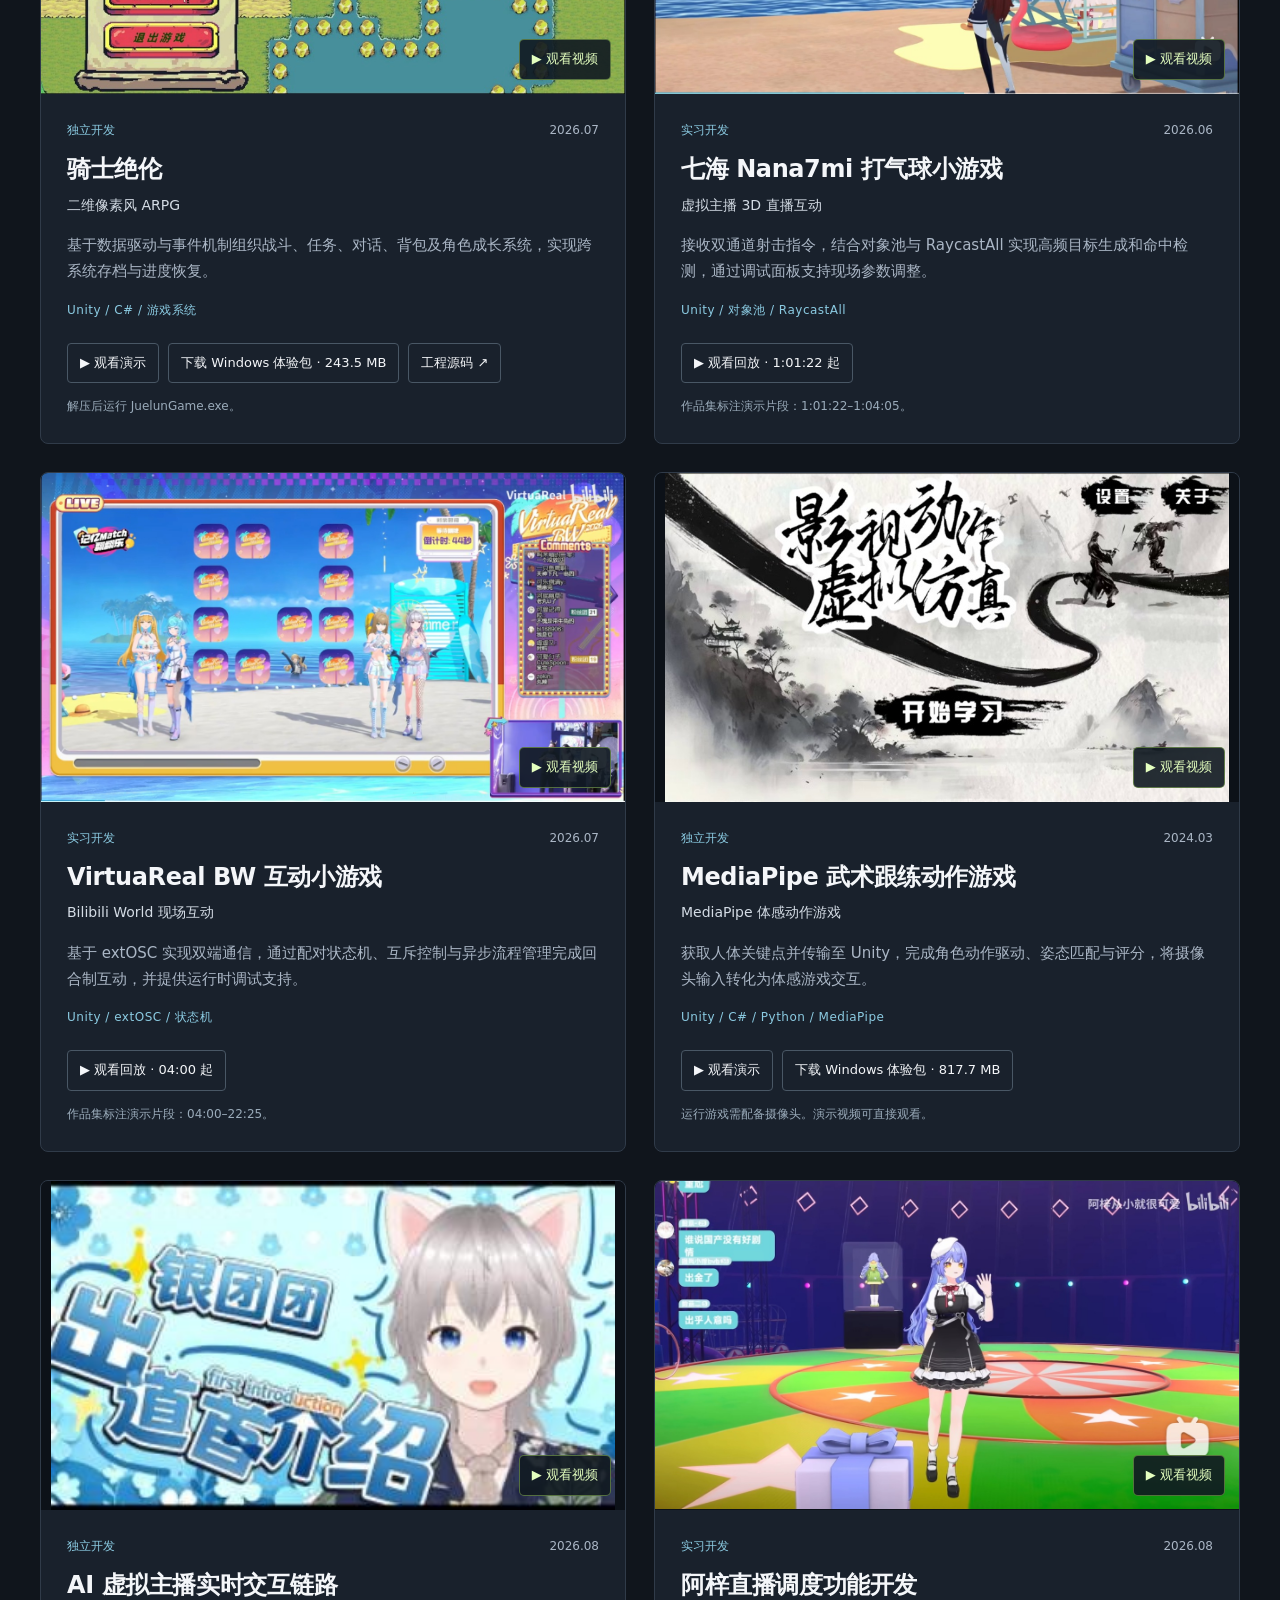
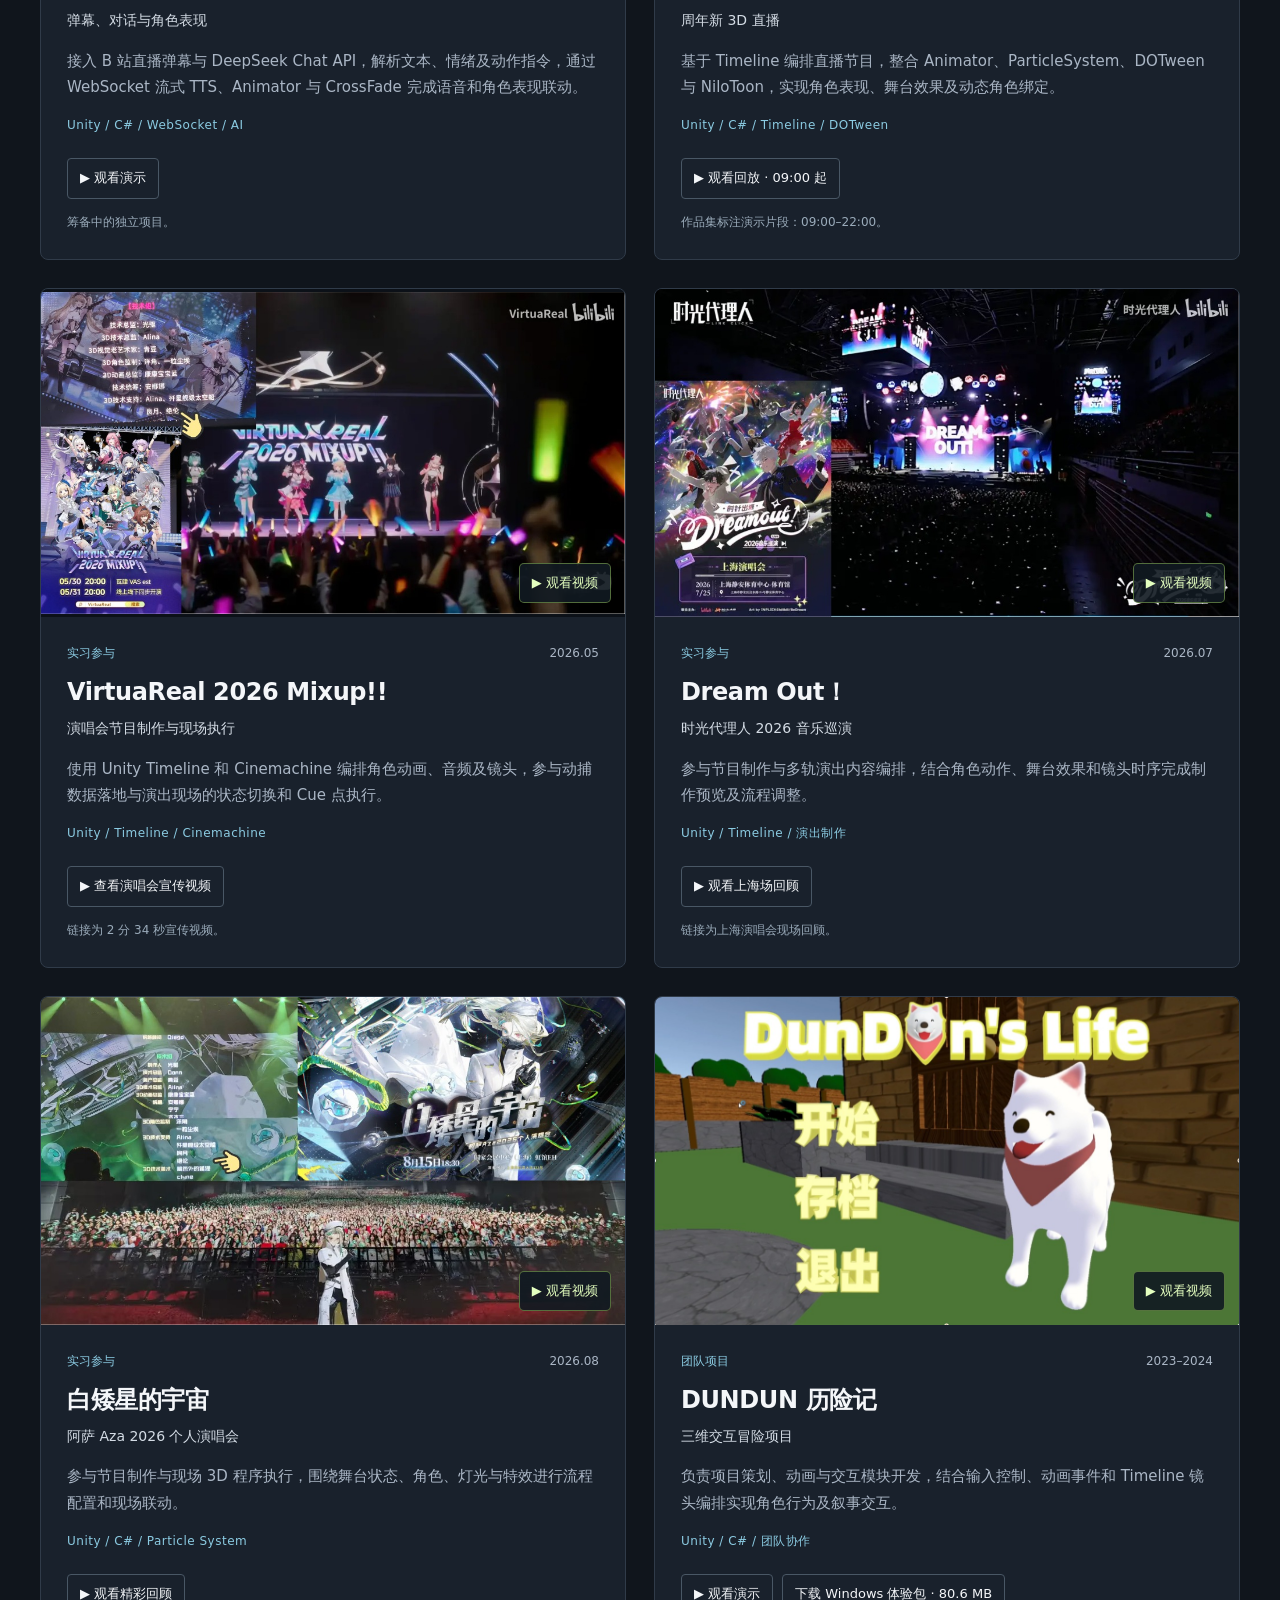
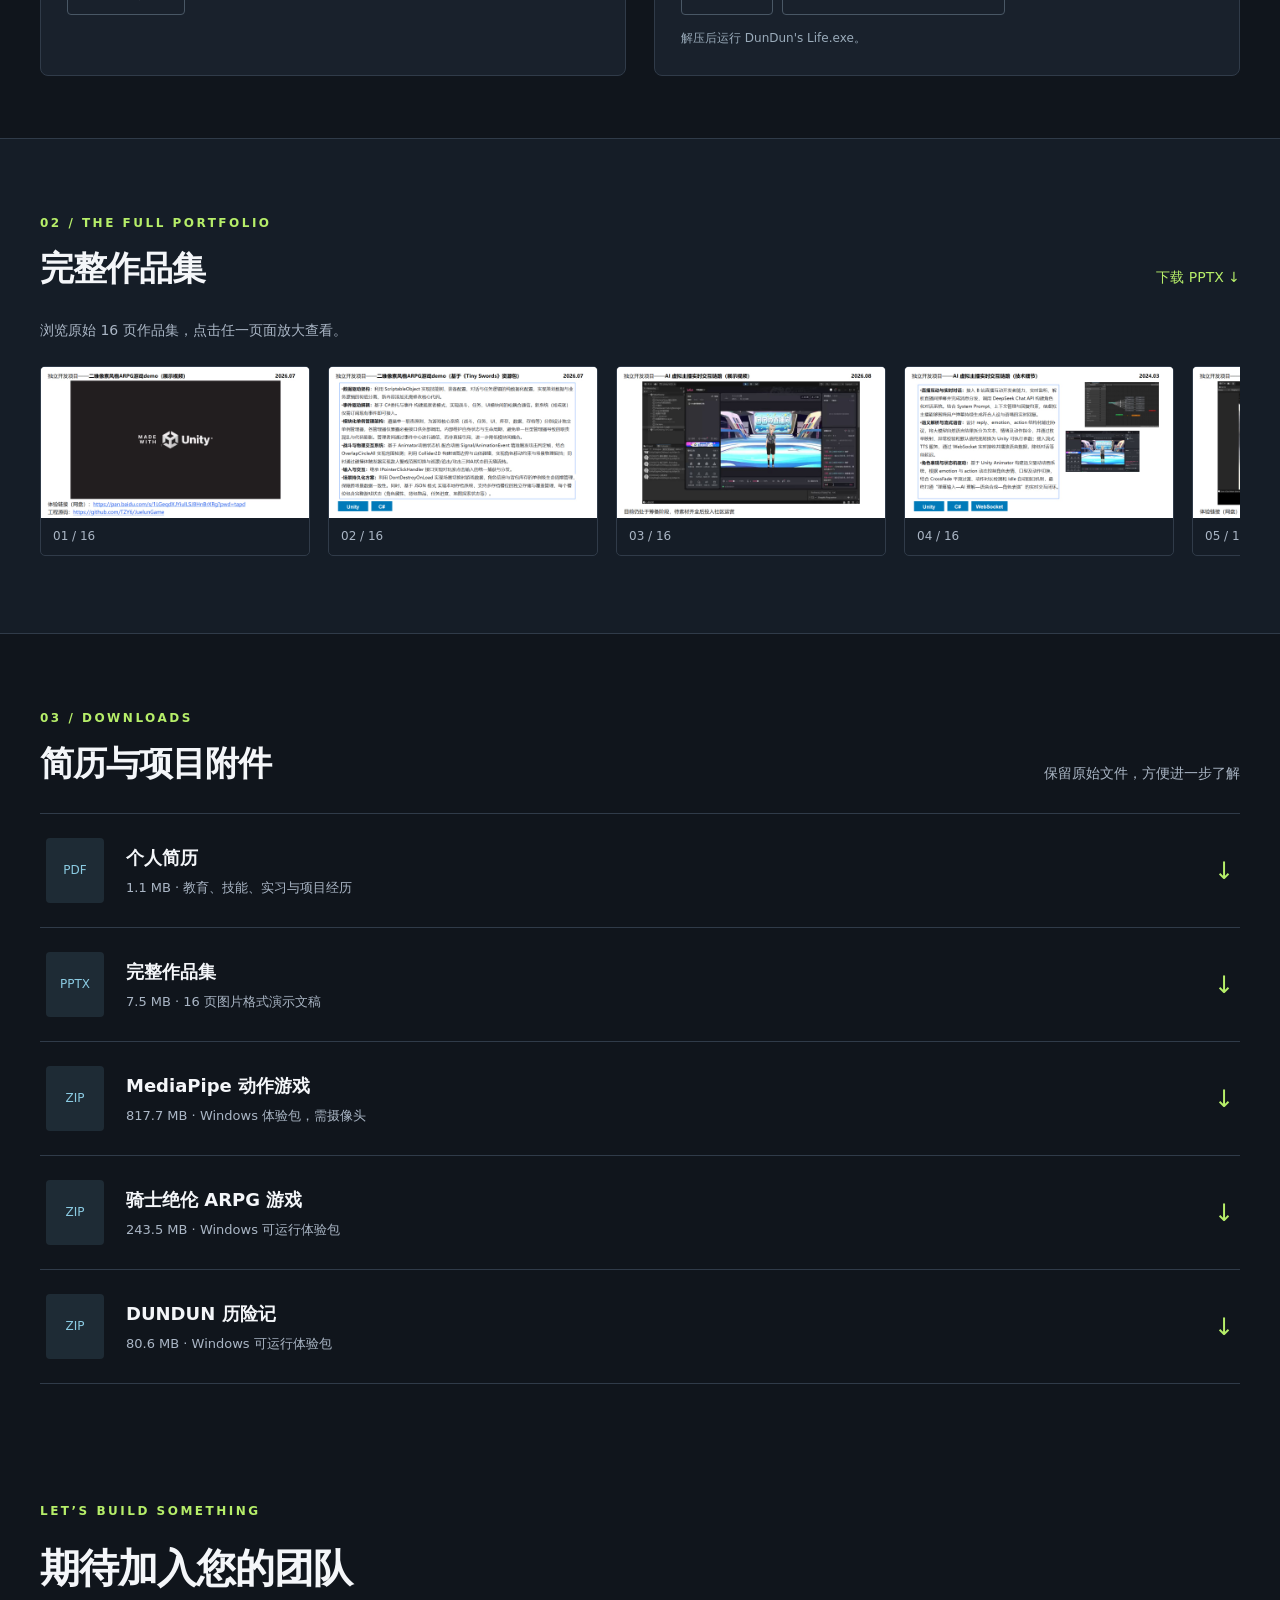
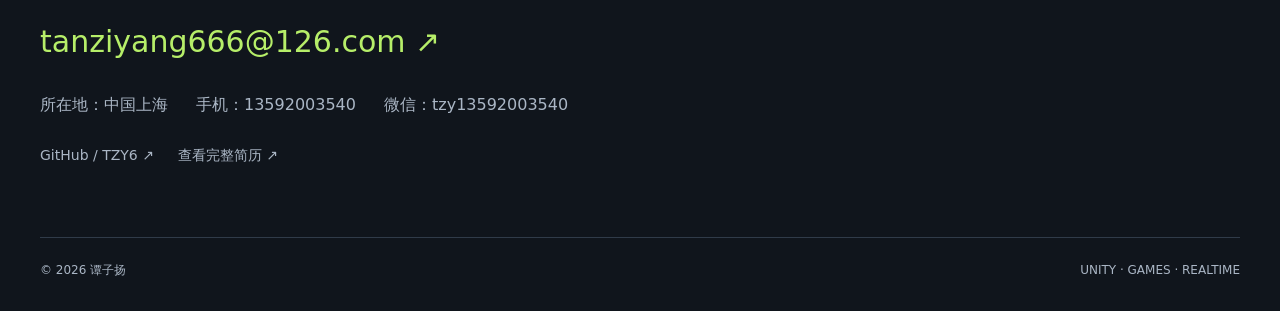
==== commit 406fe9d1: "Reorder portfolio projects and homepage carousel" ====
--- a/index.html
+++ b/index.html
@@ -2,8 +2,8 @@
 <a class="skip" href="#projects">跳到作品</a><header><nav class="wrap"><a href="#" class="brand">TZY<span> / PORTFOLIO</span></a><div class="nav-links"><a href="#projects">精选作品</a><a href="#portfolio">完整作品集</a><a href="#downloads">资料下载</a><a href="#contact" class="contact-nav">联系我 ↓</a></div></nav></header>
 <main><section class="hero wrap"><div class="hero-copy"><p class="eyebrow">GAME CLIENT DEVELOPER · SHANGHAI</p><h1>谭子扬<span>游戏客户端开发</span></h1><p class="lead">求职意向：游戏客户端开发。<br>上海大学硕士在读，使用 Unity / C# 开发游戏玩法、交互逻辑与工具，具备系统整合及实时互动项目落地经验。</p><div class="hero-actions"><a class="primary" href="#projects">探索作品 ↓</a><a class="secondary" href="files/resume.pdf?v=c3546fbded1a" target="_blank" rel="noopener">查看简历 ↗</a></div><div class="hero-tags">Unity / C# / 玩法系统 / 性能优化</div></div><div class="hero-art carousel" id="project-carousel" role="region" aria-roledescription="轮播" aria-label="项目视频预览"><div class="art-top"><span>PROJECT SHOWCASE</span><span id="carousel-count">01 / 10</span></div><a id="carousel-link" class="carousel-preview" href="watch-arpg.html" aria-label="观看骑士绝伦视频"><img id="carousel-image" class="hero-image" src="assets/cover-01.jpg" alt="骑士绝伦项目预览" width="900" height="620"><span class="cover-play" aria-hidden="true">▶ 观看视频</span></a><div class="art-bottom"><span id="carousel-title">骑士绝伦</span><span id="carousel-kind">独立开发</span></div><div class="carousel-controls"><button id="carousel-prev" type="button" aria-label="上一个项目">←</button><div class="carousel-dots" role="group" aria-label="选择项目"></div><button id="carousel-next" type="button" aria-label="下一个项目">→</button><button id="carousel-pause" type="button" aria-label="暂停自动轮播" aria-pressed="false">暂停</button></div><span class="sr-only" id="carousel-status" role="status" aria-live="polite"></span></div></section>
 <div class="experience wrap"><div><span>教育背景</span><strong>上海大学 · 工学硕士在读</strong><small>数字媒体创意工程 / 2024–2027</small></div><div><span>实习经历</span><strong>哔哩哔哩 · Unity 3D</strong><small>互动玩法 / 对象池 / 运行时调试</small></div><div><span>关注方向</span><strong>玩法逻辑与客户端架构</strong><small>事件驱动 / 状态机 / 存档系统</small></div></div>
-<section class="wrap section" id="projects"><div class="section-head"><div><p class="eyebrow">01 / SELECTED PROJECTS</p><h2>精选作品<span>10</span></h2></div><p>游戏玩法与系统开发 / 实习工程实践</p></div><div class="projects"><article class="project" id="arpg"><a class="cover" href="watch-arpg.html" aria-label="观看骑士绝伦视频"><img src="assets/cover-01.jpg" alt="骑士绝伦作品画面" loading="lazy" width="800" height="450"><span class="cover-play" aria-hidden="true">▶ 观看视频</span></a><div class="project-body"><div class="meta"><span>独立开发</span><span>2026.07</span></div><h3>骑士绝伦</h3><div class="project-sub">二维像素风 ARPG</div><p>基于数据驱动与事件机制组织战斗、任务、对话、背包及角色成长系统，实现跨系统存档与进度恢复。</p><div class="tech">Unity / C# / 游戏系统</div><div class="project-actions"><a class="action" href="watch-arpg.html">▶ 观看演示</a><a class="action" href="https://github.com/TZY6/TZY6.github.io/releases/download/portfolio-assets-2026-09/arpg-demo.zip" download>下载 Windows 体验包 · 243.5 MB</a><a class="action" href="https://github.com/TZY6/JuelunGame" target="_blank" rel="noopener noreferrer">工程源码 ↗</a></div><p class="note">解压后运行 JuelunGame.exe。</p></div></article><article class="project" id="ai"><a class="cover" href="watch-ai.html" aria-label="观看AI 虚拟主播实时交互链路视频"><img src="assets/cover-17.jpg" alt="AI 虚拟主播实时交互链路作品画面" loading="lazy" width="800" height="450"><span class="cover-play" aria-hidden="true">▶ 观看视频</span></a><div class="project-body"><div class="meta"><span>独立开发</span><span>2026.08</span></div><h3>AI 虚拟主播实时交互链路</h3><div class="project-sub">弹幕、对话与角色表现</div><p>接入 B 站直播弹幕与 DeepSeek Chat API，解析文本、情绪及动作指令，通过 WebSocket 流式 TTS、Animator 与 CrossFade 完成语音和角色表现联动。</p><div class="tech">Unity / C# / WebSocket / AI</div><div class="project-actions"><a class="action" href="watch-ai.html">▶ 观看演示</a></div><p class="note">筹备中的独立项目。</p></div></article><article class="project" id="mediapipe"><a class="cover" href="watch.html" aria-label="观看MediaPipe 武术跟练动作游戏视频"><img src="assets/cover-03.jpg" alt="MediaPipe 武术跟练动作游戏作品画面" loading="lazy" width="800" height="450"><span class="cover-play" aria-hidden="true">▶ 观看视频</span></a><div class="project-body"><div class="meta"><span>独立开发</span><span>2024.03</span></div><h3>MediaPipe 武术跟练动作游戏</h3><div class="project-sub">MediaPipe 体感动作游戏</div><p>获取人体关键点并传输至 Unity，完成角色动作驱动、姿态匹配与评分，将摄像头输入转化为体感游戏交互。</p><div class="tech">Unity / C# / Python / MediaPipe</div><div class="project-actions"><a class="action" href="watch.html">▶ 观看演示</a><a class="action" href="https://github.com/TZY6/TZY6.github.io/releases/download/portfolio-assets-2026-09/mediapipe-game.zip" download>下载 Windows 体验包 · 817.7 MB</a></div><p class="note">运行游戏需配备摄像头。演示视频可直接观看。</p></div></article><article class="project" id="bw"><a class="cover" href="https://www.bilibili.com/video/BV1pvKg6DEw5/?t=240" target="_blank" rel="noopener noreferrer" aria-label="观看VirtuaReal BW 互动小游戏视频"><img src="assets/cover-05.jpg" alt="VirtuaReal BW 互动小游戏作品画面" loading="lazy" width="800" height="450"><span class="cover-play" aria-hidden="true">▶ 观看视频</span></a><div class="project-body"><div class="meta"><span>实习开发</span><span>2026.07</span></div><h3>VirtuaReal BW 互动小游戏</h3><div class="project-sub">Bilibili World 现场互动</div><p>基于 extOSC 实现双端通信，通过配对状态机、互斥控制与异步流程管理完成回合制互动，并提供运行时调试支持。</p><div class="tech">Unity / extOSC / 状态机</div><div class="project-actions"><a class="action" href="https://www.bilibili.com/video/BV1pvKg6DEw5/?t=240" target="_blank" rel="noopener noreferrer">▶ 观看回放 · 04:00 起</a></div><p class="note">作品集标注演示片段：04:00–22:25。</p></div></article><article class="project" id="nana"><a class="cover" href="https://www.bilibili.com/video/BV1Vija6dEW9/?p=1&amp;t=3682" target="_blank" rel="noopener noreferrer" aria-label="观看七海 Nana7mi 打气球小游戏视频"><img src="assets/cover-07.jpg" alt="七海 Nana7mi 打气球小游戏作品画面" loading="lazy" width="800" height="450"><span class="cover-play" aria-hidden="true">▶ 观看视频</span></a><div class="project-body"><div class="meta"><span>实习开发</span><span>2026.06</span></div><h3>七海 Nana7mi 打气球小游戏</h3><div class="project-sub">虚拟主播 3D 直播互动</div><p>接收双通道射击指令，结合对象池与 RaycastAll 实现高频目标生成和命中检测，通过调试面板支持现场参数调整。</p><div class="tech">Unity / 对象池 / RaycastAll</div><div class="project-actions"><a class="action" href="https://www.bilibili.com/video/BV1Vija6dEW9/?p=1&amp;t=3682" target="_blank" rel="noopener noreferrer">▶ 观看回放 · 1:01:22 起</a></div><p class="note">作品集标注演示片段：1:01:22–1:04:05。</p></div></article><article class="project" id="azusa"><a class="cover" href="https://www.bilibili.com/video/BV1QHtN66EXs/?t=540" target="_blank" rel="noopener noreferrer" aria-label="观看阿梓直播调度功能开发视频"><img src="assets/cover-18.jpg" alt="阿梓直播调度功能开发作品画面" loading="lazy" width="800" height="450"><span class="cover-play" aria-hidden="true">▶ 观看视频</span></a><div class="project-body"><div class="meta"><span>实习开发</span><span>2026.08</span></div><h3>阿梓直播调度功能开发</h3><div class="project-sub">周年新 3D 直播</div><p>基于 Timeline 编排直播节目，整合 Animator、ParticleSystem、DOTween 与 NiloToon，实现角色表现、舞台效果及动态角色绑定。</p><div class="tech">Unity / C# / Timeline / DOTween</div><div class="project-actions"><a class="action" href="https://www.bilibili.com/video/BV1QHtN66EXs/?t=540" target="_blank" rel="noopener noreferrer">▶ 观看回放 · 09:00 起</a></div><p class="note">作品集标注演示片段：09:00–22:00。</p></div></article><article class="project" id="mixup"><a class="cover" href="https://www.bilibili.com/video/BV1kxojBfERs/" target="_blank" rel="noopener noreferrer" aria-label="观看VirtuaReal 2026 Mixup!!视频"><img src="assets/cover-09.jpg" alt="VirtuaReal 2026 Mixup!!作品画面" loading="lazy" width="800" height="450"><span class="cover-play" aria-hidden="true">▶ 观看视频</span></a><div class="project-body"><div class="meta"><span>实习参与</span><span>2026.05</span></div><h3>VirtuaReal 2026 Mixup!!</h3><div class="project-sub">演唱会节目制作与现场执行</div><p>使用 Unity Timeline 和 Cinemachine 编排角色动画、音频及镜头，参与动捕数据落地与演出现场的状态切换和 Cue 点执行。</p><div class="tech">Unity / Timeline / Cinemachine</div><div class="project-actions"><a class="action" href="https://www.bilibili.com/video/BV1kxojBfERs/" target="_blank" rel="noopener noreferrer">▶ 查看演唱会宣传视频</a></div><p class="note">链接为 2 分 34 秒宣传视频。</p></div></article><article class="project" id="dream"><a class="cover" href="https://www.bilibili.com/video/BV1sB336KENE/" target="_blank" rel="noopener noreferrer" aria-label="观看Dream Out！视频"><img src="assets/cover-10.jpg" alt="Dream Out！作品画面" loading="lazy" width="800" height="450"><span class="cover-play" aria-hidden="true">▶ 观看视频</span></a><div class="project-body"><div class="meta"><span>实习参与</span><span>2026.07</span></div><h3>Dream Out！</h3><div class="project-sub">时光代理人 2026 音乐巡演</div><p>参与节目制作与多轨演出内容编排，结合角色动作、舞台效果和镜头时序完成制作预览及流程调整。</p><div class="tech">Unity / Timeline / 演出制作</div><div class="project-actions"><a class="action" href="https://www.bilibili.com/video/BV1sB336KENE/" target="_blank" rel="noopener noreferrer">▶ 观看上海场回顾</a></div><p class="note">链接为上海演唱会现场回顾。</p></div></article><article class="project" id="aza"><a class="cover" href="https://www.bilibili.com/video/BV1UAh36ZE3q/" target="_blank" rel="noopener noreferrer" aria-label="观看白矮星的宇宙视频"><img src="assets/cover-11.jpg" alt="白矮星的宇宙作品画面" loading="lazy" width="800" height="450"><span class="cover-play" aria-hidden="true">▶ 观看视频</span></a><div class="project-body"><div class="meta"><span>实习参与</span><span>2026.08</span></div><h3>白矮星的宇宙</h3><div class="project-sub">阿萨 Aza 2026 个人演唱会</div><p>参与节目制作与现场 3D 程序执行，围绕舞台状态、角色、灯光与特效进行流程配置和现场联动。</p><div class="tech">Unity / C# / Particle System</div><div class="project-actions"><a class="action" href="https://www.bilibili.com/video/BV1UAh36ZE3q/" target="_blank" rel="noopener noreferrer">▶ 观看精彩回顾</a></div><p class="note"></p></div></article><article class="project" id="dundun"><a class="cover" href="watch-dundun.html" aria-label="观看DUNDUN 历险记视频"><img src="assets/cover-12.jpg" alt="DUNDUN 历险记作品画面" loading="lazy" width="800" height="450"><span class="cover-play" aria-hidden="true">▶ 观看视频</span></a><div class="project-body"><div class="meta"><span>团队项目</span><span>2023–2024</span></div><h3>DUNDUN 历险记</h3><div class="project-sub">三维交互冒险项目</div><p>负责项目策划、动画与交互模块开发，结合输入控制、动画事件和 Timeline 镜头编排实现角色行为及叙事交互。</p><div class="tech">Unity / C# / 团队协作</div><div class="project-actions"><a class="action" href="watch-dundun.html">▶ 观看演示</a><a class="action" href="https://github.com/TZY6/TZY6.github.io/releases/download/portfolio-assets-2026-09/dundun-game.zip" download>下载 Windows 体验包 · 80.6 MB</a></div><p class="note">解压后运行 DunDun's Life.exe。</p></div></article></div></section>
+<section class="wrap section" id="projects"><div class="section-head"><div><p class="eyebrow">01 / SELECTED PROJECTS</p><h2>精选作品<span>10</span></h2></div><p>游戏玩法与系统开发 / 实习工程实践</p></div><div class="projects"><article class="project" id="arpg"><a class="cover" href="watch-arpg.html" aria-label="观看骑士绝伦视频"><img src="assets/cover-01.jpg" alt="骑士绝伦作品画面" loading="lazy" width="800" height="450"><span class="cover-play" aria-hidden="true">▶ 观看视频</span></a><div class="project-body"><div class="meta"><span>独立开发</span><span>2026.07</span></div><h3>骑士绝伦</h3><div class="project-sub">二维像素风 ARPG</div><p>基于数据驱动与事件机制组织战斗、任务、对话、背包及角色成长系统，实现跨系统存档与进度恢复。</p><div class="tech">Unity / C# / 游戏系统</div><div class="project-actions"><a class="action" href="watch-arpg.html">▶ 观看演示</a><a class="action" href="https://github.com/TZY6/TZY6.github.io/releases/download/portfolio-assets-2026-09/arpg-demo.zip" download>下载 Windows 体验包 · 243.5 MB</a><a class="action" href="https://github.com/TZY6/JuelunGame" target="_blank" rel="noopener noreferrer">工程源码 ↗</a></div><p class="note">解压后运行 JuelunGame.exe。</p></div></article><article class="project" id="nana"><a class="cover" href="https://www.bilibili.com/video/BV1Vija6dEW9/?p=1&amp;t=3682" target="_blank" rel="noopener noreferrer" aria-label="观看七海 Nana7mi 打气球小游戏视频"><img src="assets/cover-07.jpg" alt="七海 Nana7mi 打气球小游戏作品画面" loading="lazy" width="800" height="450"><span class="cover-play" aria-hidden="true">▶ 观看视频</span></a><div class="project-body"><div class="meta"><span>实习开发</span><span>2026.06</span></div><h3>七海 Nana7mi 打气球小游戏</h3><div class="project-sub">虚拟主播 3D 直播互动</div><p>接收双通道射击指令，结合对象池与 RaycastAll 实现高频目标生成和命中检测，通过调试面板支持现场参数调整。</p><div class="tech">Unity / 对象池 / RaycastAll</div><div class="project-actions"><a class="action" href="https://www.bilibili.com/video/BV1Vija6dEW9/?p=1&amp;t=3682" target="_blank" rel="noopener noreferrer">▶ 观看回放 · 1:01:22 起</a></div><p class="note">作品集标注演示片段：1:01:22–1:04:05。</p></div></article><article class="project" id="bw"><a class="cover" href="https://www.bilibili.com/video/BV1pvKg6DEw5/?t=240" target="_blank" rel="noopener noreferrer" aria-label="观看VirtuaReal BW 互动小游戏视频"><img src="assets/cover-05.jpg" alt="VirtuaReal BW 互动小游戏作品画面" loading="lazy" width="800" height="450"><span class="cover-play" aria-hidden="true">▶ 观看视频</span></a><div class="project-body"><div class="meta"><span>实习开发</span><span>2026.07</span></div><h3>VirtuaReal BW 互动小游戏</h3><div class="project-sub">Bilibili World 现场互动</div><p>基于 extOSC 实现双端通信，通过配对状态机、互斥控制与异步流程管理完成回合制互动，并提供运行时调试支持。</p><div class="tech">Unity / extOSC / 状态机</div><div class="project-actions"><a class="action" href="https://www.bilibili.com/video/BV1pvKg6DEw5/?t=240" target="_blank" rel="noopener noreferrer">▶ 观看回放 · 04:00 起</a></div><p class="note">作品集标注演示片段：04:00–22:25。</p></div></article><article class="project" id="mediapipe"><a class="cover" href="watch.html" aria-label="观看MediaPipe 武术跟练动作游戏视频"><img src="assets/cover-03.jpg" alt="MediaPipe 武术跟练动作游戏作品画面" loading="lazy" width="800" height="450"><span class="cover-play" aria-hidden="true">▶ 观看视频</span></a><div class="project-body"><div class="meta"><span>独立开发</span><span>2024.03</span></div><h3>MediaPipe 武术跟练动作游戏</h3><div class="project-sub">MediaPipe 体感动作游戏</div><p>获取人体关键点并传输至 Unity，完成角色动作驱动、姿态匹配与评分，将摄像头输入转化为体感游戏交互。</p><div class="tech">Unity / C# / Python / MediaPipe</div><div class="project-actions"><a class="action" href="watch.html">▶ 观看演示</a><a class="action" href="https://github.com/TZY6/TZY6.github.io/releases/download/portfolio-assets-2026-09/mediapipe-game.zip" download>下载 Windows 体验包 · 817.7 MB</a></div><p class="note">运行游戏需配备摄像头。演示视频可直接观看。</p></div></article><article class="project" id="ai"><a class="cover" href="watch-ai.html" aria-label="观看AI 虚拟主播实时交互链路视频"><img src="assets/cover-17.jpg" alt="AI 虚拟主播实时交互链路作品画面" loading="lazy" width="800" height="450"><span class="cover-play" aria-hidden="true">▶ 观看视频</span></a><div class="project-body"><div class="meta"><span>独立开发</span><span>2026.08</span></div><h3>AI 虚拟主播实时交互链路</h3><div class="project-sub">弹幕、对话与角色表现</div><p>接入 B 站直播弹幕与 DeepSeek Chat API，解析文本、情绪及动作指令，通过 WebSocket 流式 TTS、Animator 与 CrossFade 完成语音和角色表现联动。</p><div class="tech">Unity / C# / WebSocket / AI</div><div class="project-actions"><a class="action" href="watch-ai.html">▶ 观看演示</a></div><p class="note">筹备中的独立项目。</p></div></article><article class="project" id="azusa"><a class="cover" href="https://www.bilibili.com/video/BV1QHtN66EXs/?t=540" target="_blank" rel="noopener noreferrer" aria-label="观看阿梓直播调度功能开发视频"><img src="assets/cover-18.jpg" alt="阿梓直播调度功能开发作品画面" loading="lazy" width="800" height="450"><span class="cover-play" aria-hidden="true">▶ 观看视频</span></a><div class="project-body"><div class="meta"><span>实习开发</span><span>2026.08</span></div><h3>阿梓直播调度功能开发</h3><div class="project-sub">周年新 3D 直播</div><p>基于 Timeline 编排直播节目，整合 Animator、ParticleSystem、DOTween 与 NiloToon，实现角色表现、舞台效果及动态角色绑定。</p><div class="tech">Unity / C# / Timeline / DOTween</div><div class="project-actions"><a class="action" href="https://www.bilibili.com/video/BV1QHtN66EXs/?t=540" target="_blank" rel="noopener noreferrer">▶ 观看回放 · 09:00 起</a></div><p class="note">作品集标注演示片段：09:00–22:00。</p></div></article><article class="project" id="mixup"><a class="cover" href="https://www.bilibili.com/video/BV1kxojBfERs/" target="_blank" rel="noopener noreferrer" aria-label="观看VirtuaReal 2026 Mixup!!视频"><img src="assets/cover-09.jpg" alt="VirtuaReal 2026 Mixup!!作品画面" loading="lazy" width="800" height="450"><span class="cover-play" aria-hidden="true">▶ 观看视频</span></a><div class="project-body"><div class="meta"><span>实习参与</span><span>2026.05</span></div><h3>VirtuaReal 2026 Mixup!!</h3><div class="project-sub">演唱会节目制作与现场执行</div><p>使用 Unity Timeline 和 Cinemachine 编排角色动画、音频及镜头，参与动捕数据落地与演出现场的状态切换和 Cue 点执行。</p><div class="tech">Unity / Timeline / Cinemachine</div><div class="project-actions"><a class="action" href="https://www.bilibili.com/video/BV1kxojBfERs/" target="_blank" rel="noopener noreferrer">▶ 查看演唱会宣传视频</a></div><p class="note">链接为 2 分 34 秒宣传视频。</p></div></article><article class="project" id="dream"><a class="cover" href="https://www.bilibili.com/video/BV1sB336KENE/" target="_blank" rel="noopener noreferrer" aria-label="观看Dream Out！视频"><img src="assets/cover-10.jpg" alt="Dream Out！作品画面" loading="lazy" width="800" height="450"><span class="cover-play" aria-hidden="true">▶ 观看视频</span></a><div class="project-body"><div class="meta"><span>实习参与</span><span>2026.07</span></div><h3>Dream Out！</h3><div class="project-sub">时光代理人 2026 音乐巡演</div><p>参与节目制作与多轨演出内容编排，结合角色动作、舞台效果和镜头时序完成制作预览及流程调整。</p><div class="tech">Unity / Timeline / 演出制作</div><div class="project-actions"><a class="action" href="https://www.bilibili.com/video/BV1sB336KENE/" target="_blank" rel="noopener noreferrer">▶ 观看上海场回顾</a></div><p class="note">链接为上海演唱会现场回顾。</p></div></article><article class="project" id="aza"><a class="cover" href="https://www.bilibili.com/video/BV1UAh36ZE3q/" target="_blank" rel="noopener noreferrer" aria-label="观看白矮星的宇宙视频"><img src="assets/cover-11.jpg" alt="白矮星的宇宙作品画面" loading="lazy" width="800" height="450"><span class="cover-play" aria-hidden="true">▶ 观看视频</span></a><div class="project-body"><div class="meta"><span>实习参与</span><span>2026.08</span></div><h3>白矮星的宇宙</h3><div class="project-sub">阿萨 Aza 2026 个人演唱会</div><p>参与节目制作与现场 3D 程序执行，围绕舞台状态、角色、灯光与特效进行流程配置和现场联动。</p><div class="tech">Unity / C# / Particle System</div><div class="project-actions"><a class="action" href="https://www.bilibili.com/video/BV1UAh36ZE3q/" target="_blank" rel="noopener noreferrer">▶ 观看精彩回顾</a></div><p class="note"></p></div></article><article class="project" id="dundun"><a class="cover" href="watch-dundun.html" aria-label="观看DUNDUN 历险记视频"><img src="assets/cover-12.jpg" alt="DUNDUN 历险记作品画面" loading="lazy" width="800" height="450"><span class="cover-play" aria-hidden="true">▶ 观看视频</span></a><div class="project-body"><div class="meta"><span>团队项目</span><span>2023–2024</span></div><h3>DUNDUN 历险记</h3><div class="project-sub">三维交互冒险项目</div><p>负责项目策划、动画与交互模块开发，结合输入控制、动画事件和 Timeline 镜头编排实现角色行为及叙事交互。</p><div class="tech">Unity / C# / 团队协作</div><div class="project-actions"><a class="action" href="watch-dundun.html">▶ 观看演示</a><a class="action" href="https://github.com/TZY6/TZY6.github.io/releases/download/portfolio-assets-2026-09/dundun-game.zip" download>下载 Windows 体验包 · 80.6 MB</a></div><p class="note">解压后运行 DunDun's Life.exe。</p></div></article></div></section>
 <section class="section portfolio-section" id="portfolio"><div class="wrap"><div class="section-head"><div><p class="eyebrow">02 / THE FULL PORTFOLIO</p><h2>完整作品集</h2></div><a href="files/portfolio.pptx" class="text-link" download>下载 PPTX ↓</a></div><p class="section-intro">浏览原始 16 页作品集，点击任一页面放大查看。</p><div class="slides"><button class="slide-thumb" data-slide="1" aria-label="打开作品集第 1 页"><img src="assets/page-01.jpg" alt="作品集第 1 页" loading="lazy" width="320" height="180"><span>01 / 16</span></button><button class="slide-thumb" data-slide="2" aria-label="打开作品集第 2 页"><img src="assets/page-02.jpg" alt="作品集第 2 页" loading="lazy" width="320" height="180"><span>02 / 16</span></button><button class="slide-thumb" data-slide="3" aria-label="打开作品集第 3 页"><img src="assets/page-03.jpg" alt="作品集第 3 页" loading="lazy" width="320" height="180"><span>03 / 16</span></button><button class="slide-thumb" data-slide="4" aria-label="打开作品集第 4 页"><img src="assets/page-04.jpg" alt="作品集第 4 页" loading="lazy" width="320" height="180"><span>04 / 16</span></button><button class="slide-thumb" data-slide="5" aria-label="打开作品集第 5 页"><img src="assets/page-05.jpg" alt="作品集第 5 页" loading="lazy" width="320" height="180"><span>05 / 16</span></button><button class="slide-thumb" data-slide="6" aria-label="打开作品集第 6 页"><img src="assets/page-06.jpg" alt="作品集第 6 页" loading="lazy" width="320" height="180"><span>06 / 16</span></button><button class="slide-thumb" data-slide="7" aria-label="打开作品集第 7 页"><img src="assets/page-07.jpg" alt="作品集第 7 页" loading="lazy" width="320" height="180"><span>07 / 16</span></button><button class="slide-thumb" data-slide="8" aria-label="打开作品集第 8 页"><img src="assets/page-08.jpg" alt="作品集第 8 页" loading="lazy" width="320" height="180"><span>08 / 16</span></button><button class="slide-thumb" data-slide="9" aria-label="打开作品集第 9 页"><img src="assets/page-09.jpg" alt="作品集第 9 页" loading="lazy" width="320" height="180"><span>09 / 16</span></button><button class="slide-thumb" data-slide="10" aria-label="打开作品集第 10 页"><img src="assets/page-10.jpg" alt="作品集第 10 页" loading="lazy" width="320" height="180"><span>10 / 16</span></button><button class="slide-thumb" data-slide="11" aria-label="打开作品集第 11 页"><img src="assets/page-11.jpg" alt="作品集第 11 页" loading="lazy" width="320" height="180"><span>11 / 16</span></button><button class="slide-thumb" data-slide="12" aria-label="打开作品集第 12 页"><img src="assets/page-12.jpg" alt="作品集第 12 页" loading="lazy" width="320" height="180"><span>12 / 16</span></button><button class="slide-thumb" data-slide="13" aria-label="打开作品集第 13 页"><img src="assets/page-13.jpg" alt="作品集第 13 页" loading="lazy" width="320" height="180"><span>13 / 16</span></button><button class="slide-thumb" data-slide="14" aria-label="打开作品集第 14 页"><img src="assets/page-14.jpg" alt="作品集第 14 页" loading="lazy" width="320" height="180"><span>14 / 16</span></button><button class="slide-thumb" data-slide="15" aria-label="打开作品集第 15 页"><img src="assets/page-15.jpg" alt="作品集第 15 页" loading="lazy" width="320" height="180"><span>15 / 16</span></button><button class="slide-thumb" data-slide="16" aria-label="打开作品集第 16 页"><img src="assets/page-16.jpg" alt="作品集第 16 页" loading="lazy" width="320" height="180"><span>16 / 16</span></button></div></div></section>
 <section class="wrap section" id="downloads"><div class="section-head"><div><p class="eyebrow">03 / DOWNLOADS</p><h2>简历与项目附件</h2></div><p>保留原始文件，方便进一步了解</p></div><div class="downloads"><a class="download-row" href="files/resume.pdf?v=c3546fbded1a" download><span class="filetype">PDF</span><span><strong>个人简历</strong><small>1.1 MB · 教育、技能、实习与项目经历</small></span><span class="download-icon" aria-label="下载">↓</span></a><a class="download-row" href="files/portfolio.pptx" download><span class="filetype">PPTX</span><span><strong>完整作品集</strong><small>7.5 MB · 16 页图片格式演示文稿</small></span><span class="download-icon" aria-label="下载">↓</span></a><a class="download-row" href="https://github.com/TZY6/TZY6.github.io/releases/download/portfolio-assets-2026-09/mediapipe-game.zip" download><span class="filetype">ZIP</span><span><strong>MediaPipe 动作游戏</strong><small>817.7 MB · Windows 体验包，需摄像头</small></span><span class="download-icon" aria-label="下载">↓</span></a><a class="download-row" href="https://github.com/TZY6/TZY6.github.io/releases/download/portfolio-assets-2026-09/arpg-demo.zip" download><span class="filetype">ZIP</span><span><strong>骑士绝伦 ARPG 游戏</strong><small>243.5 MB · Windows 可运行体验包</small></span><span class="download-icon" aria-label="下载">↓</span></a><a class="download-row" href="https://github.com/TZY6/TZY6.github.io/releases/download/portfolio-assets-2026-09/dundun-game.zip" download><span class="filetype">ZIP</span><span><strong>DUNDUN 历险记</strong><small>80.6 MB · Windows 可运行体验包</small></span><span class="download-icon" aria-label="下载">↓</span></a></div></section>
 <section class="wrap contact" id="contact"><p class="eyebrow">LET’S BUILD SOMETHING</p><h2>期待加入您的团队</h2><a class="email" href="mailto:tanziyang666@126.com">tanziyang666@126.com ↗</a><div class="contact-details"><span>所在地：中国上海</span><a href="tel:13592003540">手机：13592003540</a><span>微信：<span class="wechat-id">tzy13592003540</span></span></div><div class="contact-links"><a href="https://github.com/TZY6" target="_blank" rel="noopener noreferrer">GitHub / TZY6 ↗</a><a href="files/resume.pdf?v=c3546fbded1a" target="_blank" rel="noopener">查看完整简历 ↗</a></div></section></main><footer class="wrap"><span>© 2026 谭子扬</span><span>UNITY · GAMES · REALTIME</span></footer>
-<dialog id="viewer" aria-labelledby="viewer-title"><div class="viewer-toolbar"><span id="viewer-title">作品集</span><button id="close-viewer" aria-label="关闭作品集预览">关闭 ×</button></div><div class="viewer-image"><img id="slide-image" alt=""></div><div class="viewer-bottom"><button id="prev-slide">← 上一页</button><a id="original-slide" target="_blank" rel="noopener">查看原图 ↗</a><button id="next-slide">下一页 →</button></div></dialog><script src="app.js"></script><script id="carousel-data" type="application/json">[{"title": "骑士绝伦", "kind": "独立开发", "image": "assets/cover-01.jpg", "url": "watch-arpg.html"}, {"title": "AI 虚拟主播实时交互链路", "kind": "独立开发", "image": "assets/cover-17.jpg", "url": "watch-ai.html"}, {"title": "MediaPipe 武术跟练动作游戏", "kind": "独立开发", "image": "assets/cover-03.jpg", "url": "watch.html"}, {"title": "VirtuaReal BW 互动小游戏", "kind": "实习开发", "image": "assets/cover-05.jpg", "url": "https://www.bilibili.com/video/BV1pvKg6DEw5/?t=240"}, {"title": "七海 Nana7mi 打气球小游戏", "kind": "实习开发", "image": "assets/cover-07.jpg", "url": "https://www.bilibili.com/video/BV1Vija6dEW9/?p=1&t=3682"}, {"title": "阿梓直播调度功能开发", "kind": "实习开发", "image": "assets/cover-18.jpg", "url": "https://www.bilibili.com/video/BV1QHtN66EXs/?t=540"}, {"title": "VirtuaReal 2026 Mixup!!", "kind": "实习参与", "image": "assets/cover-09.jpg", "url": "https://www.bilibili.com/video/BV1kxojBfERs/"}, {"title": "Dream Out！", "kind": "实习参与", "image": "assets/cover-10.jpg", "url": "https://www.bilibili.com/video/BV1sB336KENE/"}, {"title": "白矮星的宇宙", "kind": "实习参与", "image": "assets/cover-11.jpg", "url": "https://www.bilibili.com/video/BV1UAh36ZE3q/"}, {"title": "DUNDUN 历险记", "kind": "团队项目", "image": "assets/cover-12.jpg", "url": "watch-dundun.html"}]</script><script src="carousel.js"></script></body></html>+<dialog id="viewer" aria-labelledby="viewer-title"><div class="viewer-toolbar"><span id="viewer-title">作品集</span><button id="close-viewer" aria-label="关闭作品集预览">关闭 ×</button></div><div class="viewer-image"><img id="slide-image" alt=""></div><div class="viewer-bottom"><button id="prev-slide">← 上一页</button><a id="original-slide" target="_blank" rel="noopener">查看原图 ↗</a><button id="next-slide">下一页 →</button></div></dialog><script src="app.js"></script><script id="carousel-data" type="application/json">[{"title": "骑士绝伦", "kind": "独立开发", "image": "assets/cover-01.jpg", "url": "watch-arpg.html"}, {"title": "七海 Nana7mi 打气球小游戏", "kind": "实习开发", "image": "assets/cover-07.jpg", "url": "https://www.bilibili.com/video/BV1Vija6dEW9/?p=1&t=3682"}, {"title": "VirtuaReal BW 互动小游戏", "kind": "实习开发", "image": "assets/cover-05.jpg", "url": "https://www.bilibili.com/video/BV1pvKg6DEw5/?t=240"}, {"title": "MediaPipe 武术跟练动作游戏", "kind": "独立开发", "image": "assets/cover-03.jpg", "url": "watch.html"}, {"title": "AI 虚拟主播实时交互链路", "kind": "独立开发", "image": "assets/cover-17.jpg", "url": "watch-ai.html"}, {"title": "阿梓直播调度功能开发", "kind": "实习开发", "image": "assets/cover-18.jpg", "url": "https://www.bilibili.com/video/BV1QHtN66EXs/?t=540"}, {"title": "VirtuaReal 2026 Mixup!!", "kind": "实习参与", "image": "assets/cover-09.jpg", "url": "https://www.bilibili.com/video/BV1kxojBfERs/"}, {"title": "Dream Out！", "kind": "实习参与", "image": "assets/cover-10.jpg", "url": "https://www.bilibili.com/video/BV1sB336KENE/"}, {"title": "白矮星的宇宙", "kind": "实习参与", "image": "assets/cover-11.jpg", "url": "https://www.bilibili.com/video/BV1UAh36ZE3q/"}, {"title": "DUNDUN 历险记", "kind": "团队项目", "image": "assets/cover-12.jpg", "url": "watch-dundun.html"}]</script><script src="carousel.js"></script></body></html>
